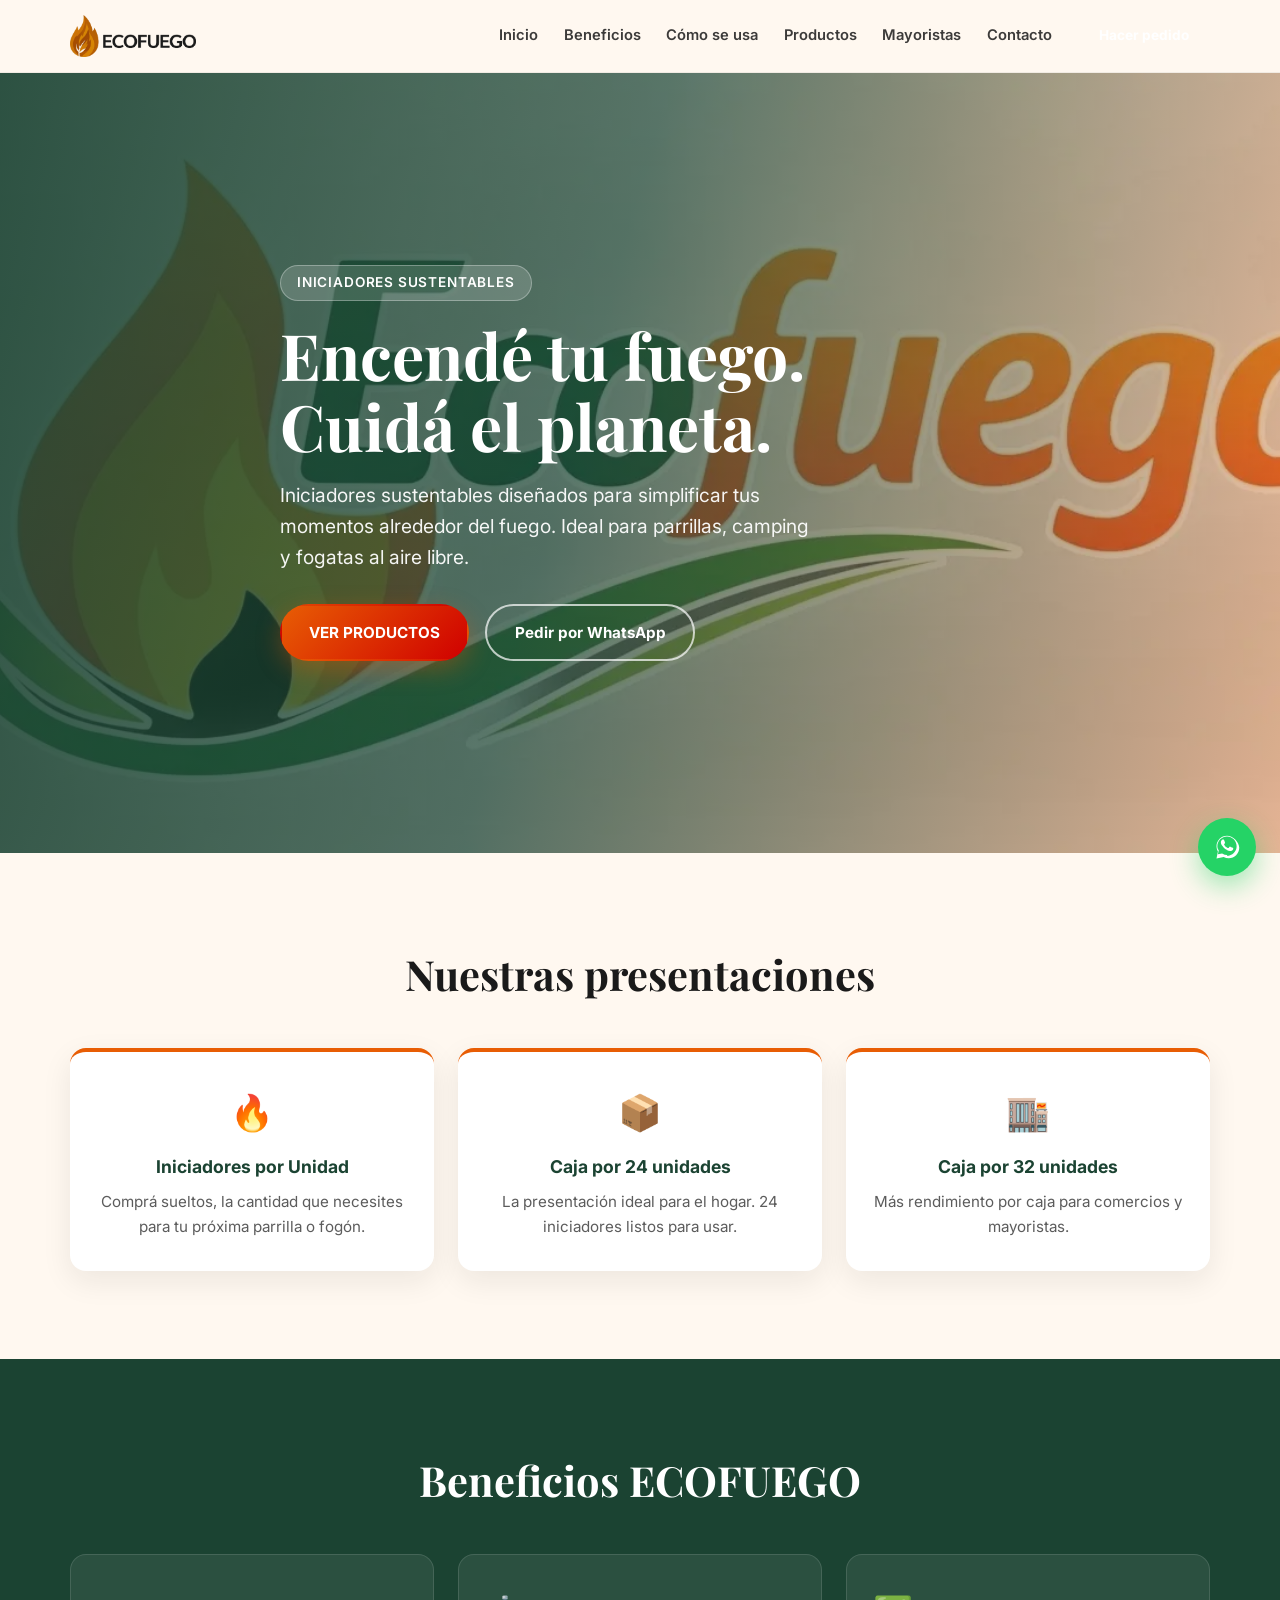
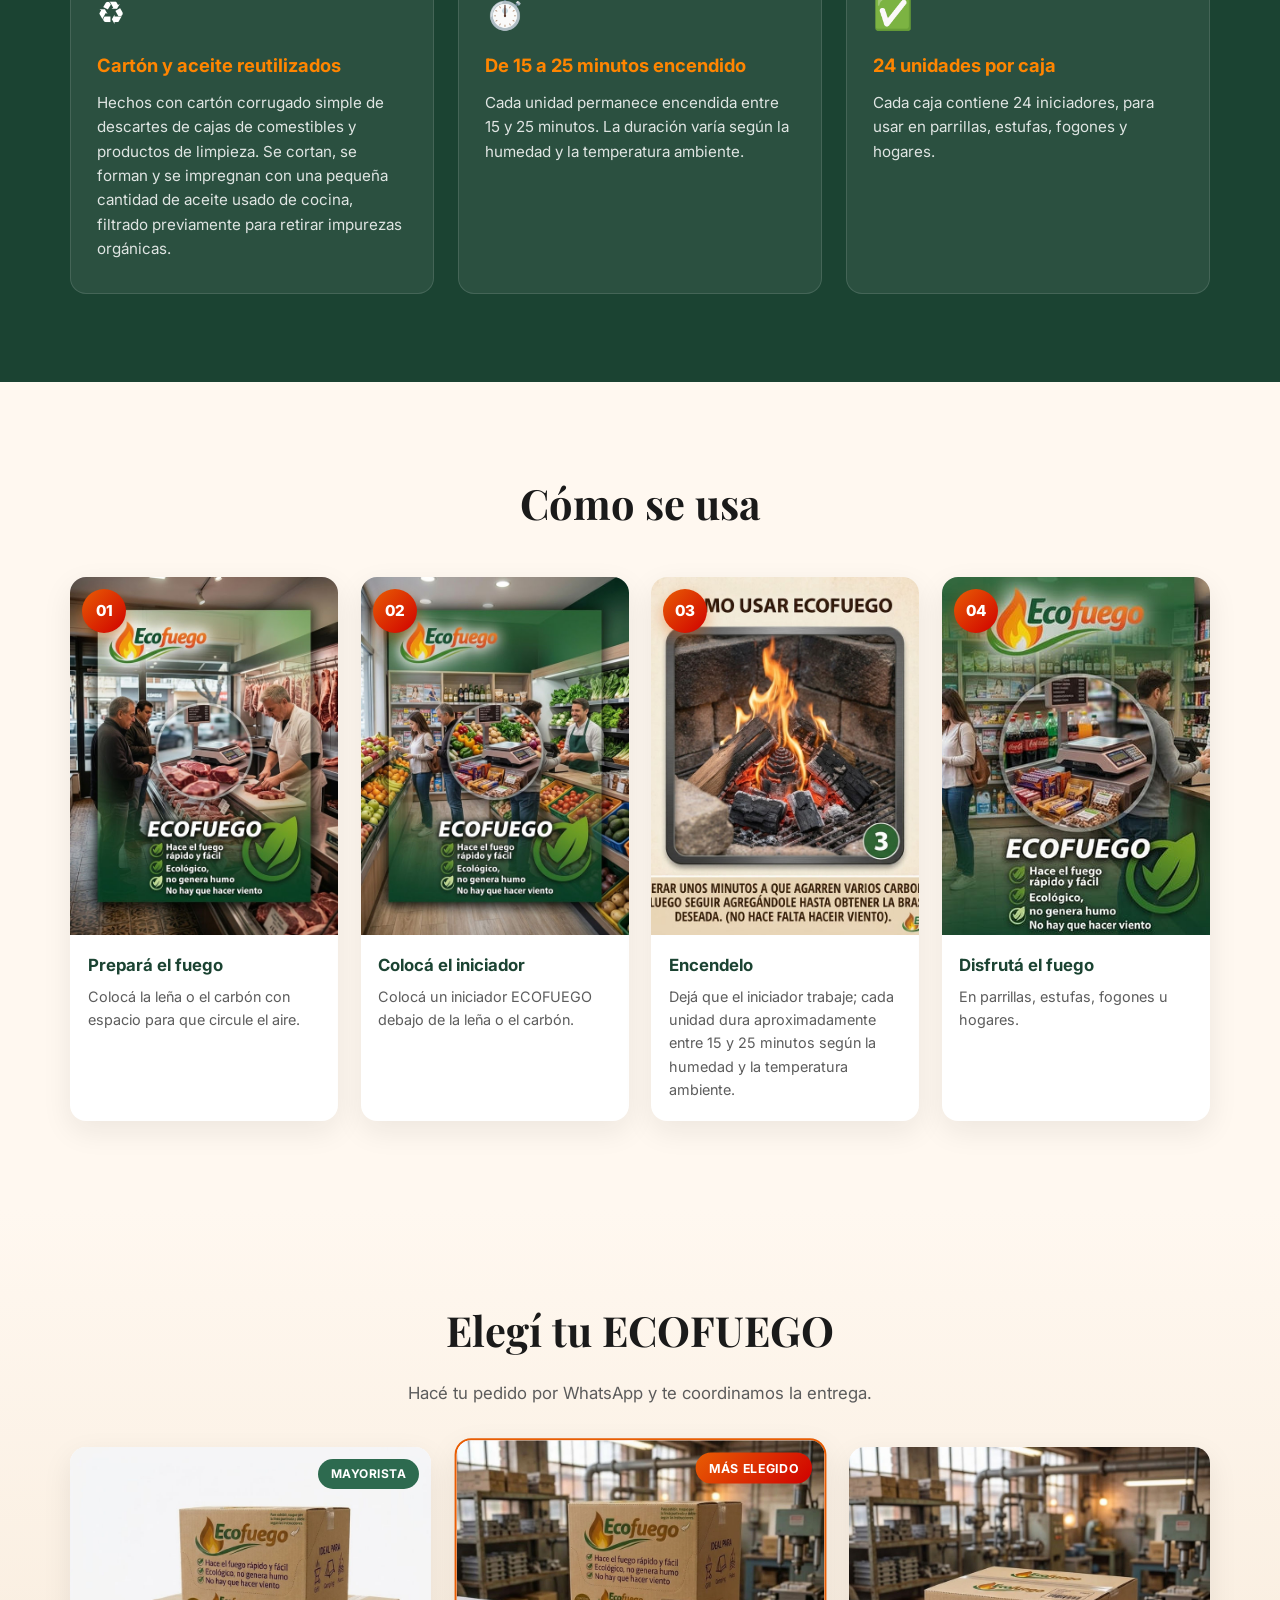
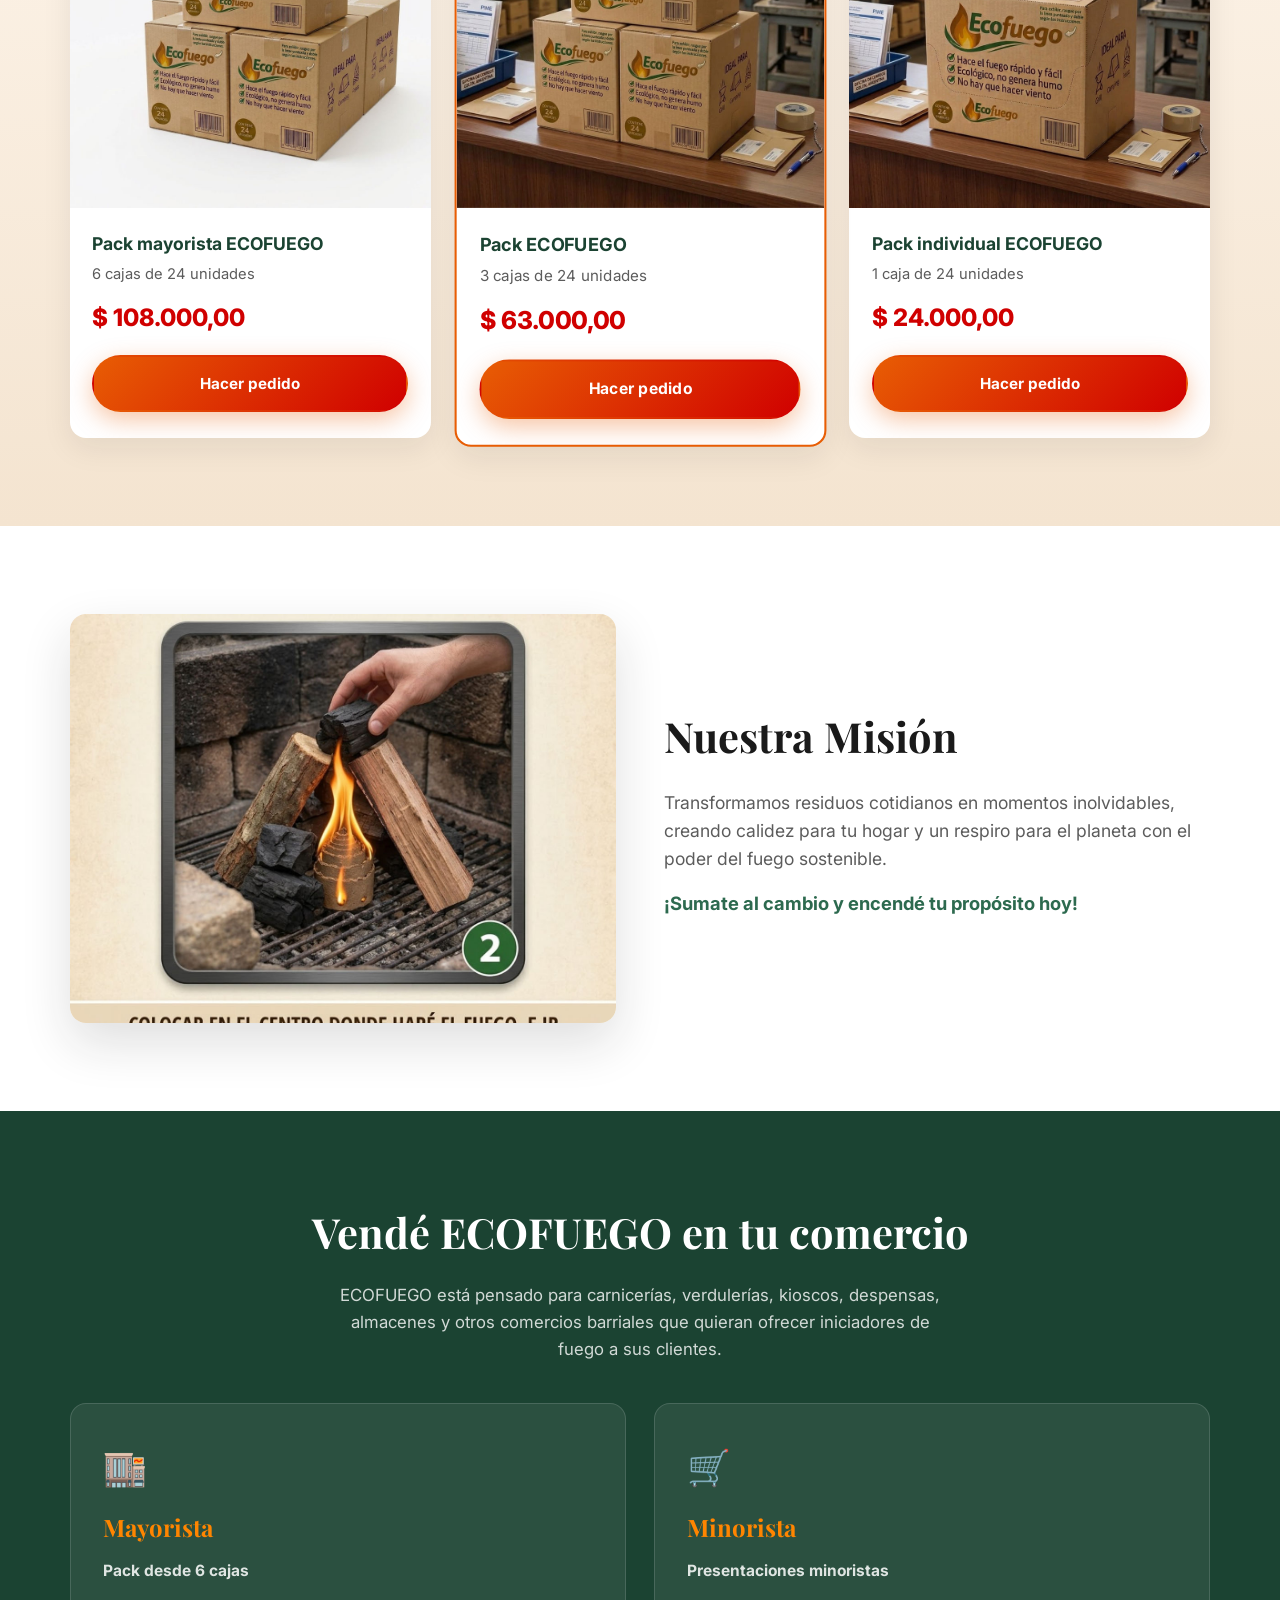
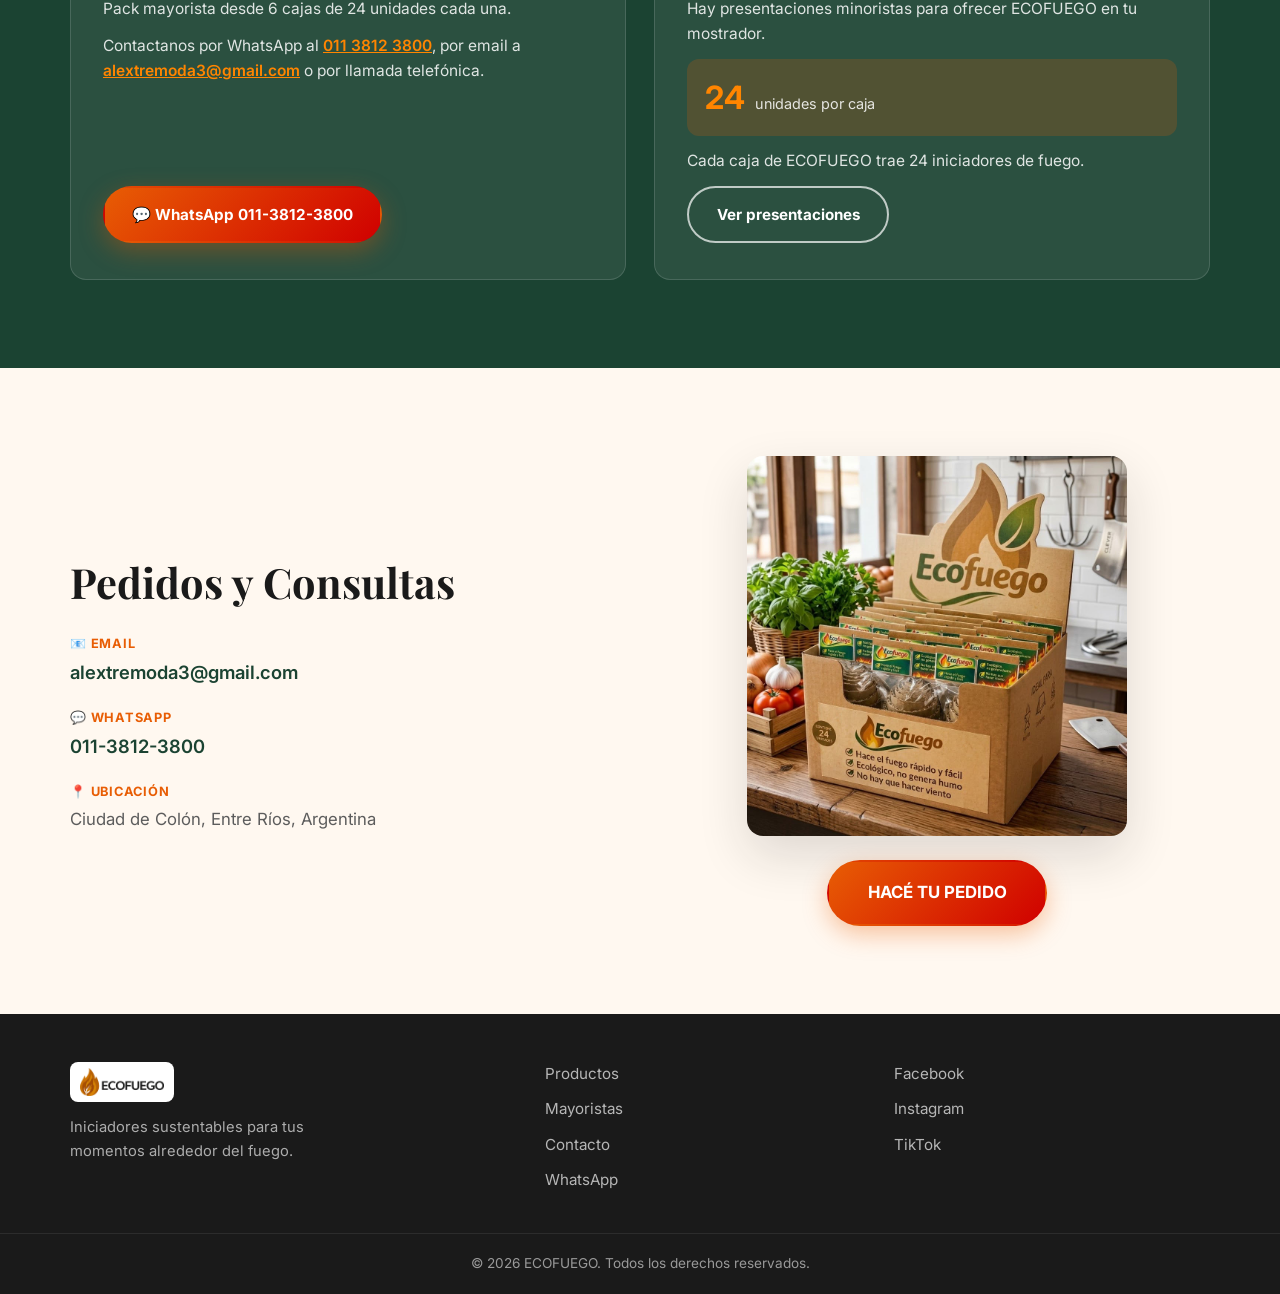
==== index.html @ 83bfecd5 "ECOFUEGO landing estática (migración desde Wix)" ====
<!DOCTYPE html>
<html lang="es">
<head>
  <meta charset="UTF-8">
  <meta name="viewport" content="width=device-width, initial-scale=1.0">
  <title>ECOFUEGO — Iniciadores sustentables para tu fuego</title>
  <meta name="description" content="Iniciadores sustentables diseñados para simplificar tus momentos alrededor del fuego. Ideal para parrillas, camping y fogatas al aire libre. Hechos con cartón y aceite reciclado.">
  <meta property="og:title" content="ECOFUEGO — Iniciadores sustentables">
  <meta property="og:description" content="Cartón y aceite reutilizados. De 15 a 25 minutos de encendido. 24 unidades por caja.">
  <meta property="og:image" content="assets/pack-6.jpg">
  <meta property="og:type" content="website">
  <link rel="icon" type="image/png" href="assets/logo.png">
  <link rel="preconnect" href="https://fonts.googleapis.com">
  <link rel="preconnect" href="https://fonts.gstatic.com" crossorigin>
  <link href="https://fonts.googleapis.com/css2?family=Inter:wght@400;500;600;700;800&family=Playfair+Display:wght@700;800&display=swap" rel="stylesheet">
  <link rel="stylesheet" href="css/styles.css">
</head>
<body>

  <header class="header" id="header">
    <div class="container header__inner">
      <a href="#inicio" class="header__logo">
        <img src="assets/logo.png" alt="ECOFUEGO" width="140" height="46">
      </a>
      <nav class="nav" id="nav">
        <a href="#inicio" class="nav__link">Inicio</a>
        <a href="#beneficios" class="nav__link">Beneficios</a>
        <a href="#como-se-usa" class="nav__link">Cómo se usa</a>
        <a href="#productos" class="nav__link">Productos</a>
        <a href="#mayoristas" class="nav__link">Mayoristas</a>
        <a href="#contacto" class="nav__link">Contacto</a>
        <a href="https://wa.me/5491138123800?text=Hola%20ECOFUEGO%2C%20quiero%20hacer%20un%20pedido" class="btn btn--sm nav__cta" target="_blank" rel="noopener">Hacer pedido</a>
      </nav>
      <button class="header__burger" id="burger" aria-label="Abrir menú" aria-expanded="false">
        <span></span><span></span><span></span>
      </button>
    </div>
  </header>

  <main>

    <!-- HERO -->
    <section class="hero" id="inicio">
      <div class="hero__bg">
        <img src="assets/hero.webp" alt="" aria-hidden="true">
      </div>
      <div class="container hero__content">
        <p class="hero__eyebrow">Iniciadores sustentables</p>
        <h1 class="hero__title">Encendé tu fuego.<br>Cuidá el planeta.</h1>
        <p class="hero__text">Iniciadores sustentables diseñados para simplificar tus momentos alrededor del fuego. Ideal para parrillas, camping y fogatas al aire libre.</p>
        <div class="hero__actions">
          <a href="#productos" class="btn btn--primary">VER PRODUCTOS</a>
          <a href="https://wa.me/5491138123800?text=Hola%20ECOFUEGO%2C%20quiero%20hacer%20un%20pedido" class="btn btn--ghost" target="_blank" rel="noopener">Pedir por WhatsApp</a>
        </div>
      </div>
    </section>

    <!-- PRESENTACIONES -->
    <section class="section presentations" id="presentaciones">
      <div class="container">
        <h2 class="section__title">Nuestras presentaciones</h2>
        <div class="presentations__grid">
          <article class="presentation-card">
            <div class="presentation-card__icon">🔥</div>
            <h3>Iniciadores por Unidad</h3>
            <p>Comprá sueltos, la cantidad que necesites para tu próxima parrilla o fogón.</p>
          </article>
          <article class="presentation-card">
            <div class="presentation-card__icon">📦</div>
            <h3>Caja por 24 unidades</h3>
            <p>La presentación ideal para el hogar. 24 iniciadores listos para usar.</p>
          </article>
          <article class="presentation-card">
            <div class="presentation-card__icon">🏬</div>
            <h3>Caja por 32 unidades</h3>
            <p>Más rendimiento por caja para comercios y mayoristas.</p>
          </article>
        </div>
      </div>
    </section>

    <!-- BENEFICIOS -->
    <section class="section section--dark benefits" id="beneficios">
      <div class="container">
        <h2 class="section__title section__title--light">Beneficios ECOFUEGO</h2>
        <div class="benefits__grid">
          <article class="benefit-card">
            <div class="benefit-card__num">♻️</div>
            <h3>Cartón y aceite reutilizados</h3>
            <p>Hechos con cartón corrugado simple de descartes de cajas de comestibles y productos de limpieza. Se cortan, se forman y se impregnan con una pequeña cantidad de aceite usado de cocina, filtrado previamente para retirar impurezas orgánicas.</p>
          </article>
          <article class="benefit-card">
            <div class="benefit-card__num">⏱️</div>
            <h3>De 15 a 25 minutos encendido</h3>
            <p>Cada unidad permanece encendida entre 15 y 25 minutos. La duración varía según la humedad y la temperatura ambiente.</p>
          </article>
          <article class="benefit-card">
            <div class="benefit-card__num">✅</div>
            <h3>24 unidades por caja</h3>
            <p>Cada caja contiene 24 iniciadores, para usar en parrillas, estufas, fogones y hogares.</p>
          </article>
        </div>
      </div>
    </section>

    <!-- CÓMO SE USA -->
    <section class="section how" id="como-se-usa">
      <div class="container">
        <h2 class="section__title">Cómo se usa</h2>
        <div class="how__grid">
          <article class="how-step">
            <div class="how-step__img">
              <img src="assets/how-1.jpg" alt="Prepará el fuego" loading="lazy">
              <span class="how-step__num">01</span>
            </div>
            <h3>Prepará el fuego</h3>
            <p>Colocá la leña o el carbón con espacio para que circule el aire.</p>
          </article>
          <article class="how-step">
            <div class="how-step__img">
              <img src="assets/how-2.jpg" alt="Colocá el iniciador" loading="lazy">
              <span class="how-step__num">02</span>
            </div>
            <h3>Colocá el iniciador</h3>
            <p>Colocá un iniciador ECOFUEGO debajo de la leña o el carbón.</p>
          </article>
          <article class="how-step">
            <div class="how-step__img">
              <img src="assets/how-3.jpg" alt="Encendelo" loading="lazy">
              <span class="how-step__num">03</span>
            </div>
            <h3>Encendelo</h3>
            <p>Dejá que el iniciador trabaje; cada unidad dura aproximadamente entre 15 y 25 minutos según la humedad y la temperatura ambiente.</p>
          </article>
          <article class="how-step">
            <div class="how-step__img">
              <img src="assets/how-4.jpg" alt="Disfrutá el fuego" loading="lazy">
              <span class="how-step__num">04</span>
            </div>
            <h3>Disfrutá el fuego</h3>
            <p>En parrillas, estufas, fogones u hogares.</p>
          </article>
        </div>
      </div>
    </section>

    <!-- PRODUCTOS -->
    <section class="section section--warm products" id="productos">
      <div class="container">
        <h2 class="section__title">Elegí tu ECOFUEGO</h2>
        <p class="section__subtitle">Hacé tu pedido por WhatsApp y te coordinamos la entrega.</p>
        <div class="products__grid">
          <article class="product-card">
            <div class="product-card__img">
              <img src="assets/pack-6.jpg" alt="Pack mayorista ECOFUEGO - 6 cajas de 24 unidades" loading="lazy">
              <span class="product-card__badge">Mayorista</span>
            </div>
            <div class="product-card__body">
              <h3>Pack mayorista ECOFUEGO</h3>
              <p class="product-card__desc">6 cajas de 24 unidades</p>
              <p class="product-card__price">$ 108.000,00</p>
              <a href="https://wa.me/5491138123800?text=Hola%20ECOFUEGO%2C%20quiero%20el%20Pack%20mayorista%20(6%20cajas)" class="btn btn--primary btn--block" target="_blank" rel="noopener">Hacer pedido</a>
            </div>
          </article>
          <article class="product-card product-card--featured">
            <div class="product-card__img">
              <img src="assets/pack-3.jpg" alt="Pack ECOFUEGO - 3 cajas de 24 unidades" loading="lazy">
              <span class="product-card__badge product-card__badge--hot">Más elegido</span>
            </div>
            <div class="product-card__body">
              <h3>Pack ECOFUEGO</h3>
              <p class="product-card__desc">3 cajas de 24 unidades</p>
              <p class="product-card__price">$ 63.000,00</p>
              <a href="https://wa.me/5491138123800?text=Hola%20ECOFUEGO%2C%20quiero%20el%20Pack%20(3%20cajas)" class="btn btn--primary btn--block" target="_blank" rel="noopener">Hacer pedido</a>
            </div>
          </article>
          <article class="product-card">
            <div class="product-card__img">
              <img src="assets/pack-1.jpg" alt="Pack individual ECOFUEGO - 1 caja" loading="lazy">
            </div>
            <div class="product-card__body">
              <h3>Pack individual ECOFUEGO</h3>
              <p class="product-card__desc">1 caja de 24 unidades</p>
              <p class="product-card__price">$ 24.000,00</p>
              <a href="https://wa.me/5491138123800?text=Hola%20ECOFUEGO%2C%20quiero%201%20caja" class="btn btn--primary btn--block" target="_blank" rel="noopener">Hacer pedido</a>
            </div>
          </article>
        </div>
      </div>
    </section>

    <!-- MISIÓN -->
    <section class="section mission">
      <div class="container mission__grid">
        <div class="mission__img">
          <img src="assets/mission.jpg" alt="Ecofuego - fuego sostenible" loading="lazy">
        </div>
        <div class="mission__text">
          <h2 class="section__title section__title--left">Nuestra Misión</h2>
          <p>Transformamos residuos cotidianos en momentos inolvidables, creando calidez para tu hogar y un respiro para el planeta con el poder del fuego sostenible.</p>
          <p class="mission__cta">¡Sumate al cambio y encendé tu propósito hoy!</p>
        </div>
      </div>
    </section>

    <!-- MAYORISTAS / COMERCIOS -->
    <section class="section section--dark wholesale" id="mayoristas">
      <div class="container">
        <h2 class="section__title section__title--light">Vendé ECOFUEGO en tu comercio</h2>
        <p class="section__subtitle section__subtitle--light">ECOFUEGO está pensado para carnicerías, verdulerías, kioscos, despensas, almacenes y otros comercios barriales que quieran ofrecer iniciadores de fuego a sus clientes.</p>
        <div class="wholesale__grid">
          <article class="wholesale-card">
            <div class="wholesale-card__icon">🏬</div>
            <h3>Mayorista</h3>
            <p class="wholesale-card__highlight">Pack desde 6 cajas</p>
            <p>Pack mayorista desde 6 cajas de 24 unidades cada una.</p>
            <p>Contactanos por WhatsApp al <a href="https://wa.me/5491138123800" target="_blank" rel="noopener">011 3812 3800</a>, por email a <a href="mailto:alextremoda3@gmail.com">alextremoda3@gmail.com</a> o por llamada telefónica.</p>
            <a href="https://wa.me/5491138123800?text=Hola%20ECOFUEGO%2C%20quiero%20info%20mayorista" class="btn btn--primary" target="_blank" rel="noopener">💬 WhatsApp 011-3812-3800</a>
          </article>
          <article class="wholesale-card">
            <div class="wholesale-card__icon">🛒</div>
            <h3>Minorista</h3>
            <p class="wholesale-card__highlight">Presentaciones minoristas</p>
            <p>Hay presentaciones minoristas para ofrecer ECOFUEGO en tu mostrador.</p>
            <div class="wholesale-card__stat">
              <strong>24</strong>
              <span>unidades por caja</span>
            </div>
            <p>Cada caja de ECOFUEGO trae 24 iniciadores de fuego.</p>
            <a href="#productos" class="btn btn--ghost">Ver presentaciones</a>
          </article>
        </div>
      </div>
    </section>

    <!-- CONTACTO -->
    <section class="section contact" id="contacto">
      <div class="container contact__grid">
        <div class="contact__info">
          <h2 class="section__title section__title--left">Pedidos y Consultas</h2>
          <ul class="contact__list">
            <li>
              <span class="contact__label">📧 Email</span>
              <a href="mailto:alextremoda3@gmail.com">alextremoda3@gmail.com</a>
            </li>
            <li>
              <span class="contact__label">💬 WhatsApp</span>
              <a href="https://wa.me/5491138123800" target="_blank" rel="noopener">011-3812-3800</a>
            </li>
            <li>
              <span class="contact__label">📍 Ubicación</span>
              <span>Ciudad de Colón, Entre Ríos, Argentina</span>
            </li>
          </ul>
        </div>
        <div class="contact__cta">
          <img src="assets/product-extra.jpg" alt="ECOFUEGO" loading="lazy" class="contact__img">
          <a href="https://wa.me/5491138123800?text=Hola%20ECOFUEGO%2C%20quiero%20hacer%20un%20pedido" class="btn btn--primary btn--lg" target="_blank" rel="noopener">HACÉ TU PEDIDO</a>
        </div>
      </div>
    </section>

  </main>

  <footer class="footer">
    <div class="container footer__inner">
      <div class="footer__brand">
        <img src="assets/logo.png" alt="ECOFUEGO" width="120" height="40">
        <p>Iniciadores sustentables para tus momentos alrededor del fuego.</p>
      </div>
      <div class="footer__links">
        <a href="#productos">Productos</a>
        <a href="#mayoristas">Mayoristas</a>
        <a href="#contacto">Contacto</a>
        <a href="https://wa.me/5491138123800" target="_blank" rel="noopener">WhatsApp</a>
      </div>
      <div class="footer__social">
        <a href="#" aria-label="Facebook" rel="noopener">Facebook</a>
        <a href="#" aria-label="Instagram" rel="noopener">Instagram</a>
        <a href="#" aria-label="TikTok" rel="noopener">TikTok</a>
      </div>
    </div>
    <div class="footer__bottom">
      <div class="container">
        <p>© 2026 ECOFUEGO. Todos los derechos reservados.</p>
      </div>
    </div>
  </footer>

  <!-- WhatsApp flotante -->
  <a href="https://wa.me/5491138123800?text=Hola%20ECOFUEGO%2C%20quiero%20hacer%20un%20pedido" class="whatsapp-float" target="_blank" rel="noopener" aria-label="Escribir por WhatsApp">
    <svg viewBox="0 0 32 32" width="28" height="28" fill="currentColor" aria-hidden="true"><path d="M16 3C9.4 3 4 8.4 4 15c0 2.1.6 4.2 1.6 6L4 29l8.2-1.6c1.8.9 3.7 1.4 5.8 1.4 6.6 0 12-5.4 12-12S22.6 3 16 3zm0 22c-1.8 0-3.6-.5-5.1-1.4l-.4-.2-4.9 1 1-4.7-.2-.4C5.4 18 5 16.5 5 15 5 9 10 4 16 4s11 5 11 11-5 11-11 11zm6.1-8.3c-.3-.2-2-1-2.3-1.1-.3-.1-.5-.2-.8.2-.2.3-.9 1.1-1.1 1.3-.2.2-.4.2-.7.1-.3-.2-1.4-.5-2.6-1.6-1-.9-1.6-1.9-1.8-2.3-.2-.3 0-.5.1-.7l.5-.6c.2-.2.2-.3.3-.6.1-.2 0-.4 0-.6-.1-.2-.8-2-1.1-2.7-.3-.7-.6-.6-.8-.6h-.7c-.2 0-.6.1-.9.4-.3.3-1.2 1.2-1.2 2.9s1.2 3.4 1.4 3.6c.2.2 2.5 3.8 6 5.3.8.4 1.5.6 2 .7.8.3 1.6.2 2.2.1.7-.1 2-.8 2.3-1.6.3-.8.3-1.5.2-1.6-.1-.2-.3-.3-.6-.4z"/></svg>
  </a>

  <script src="js/main.js"></script>
</body>
</html>
---- css/styles.css ----
/* ===== ECOFUEGO — styles ===== */
:root {
  --fire: #e85d04;
  --fire-dark: #d00000;
  --ember: #ff8500;
  --green: #2d6a4f;
  --green-dark: #1b4332;
  --cream: #fff8f0;
  --sand: #f4e4d0;
  --ink: #1a1a1a;
  --muted: #5c5c5c;
  --white: #ffffff;
  --radius: 16px;
  --shadow: 0 10px 30px rgba(26, 26, 26, 0.08);
  --shadow-lg: 0 20px 50px rgba(26, 26, 26, 0.14);
  --font-body: "Inter", system-ui, sans-serif;
  --font-display: "Playfair Display", Georgia, serif;
}

* { margin: 0; padding: 0; box-sizing: border-box; }

html { scroll-behavior: smooth; }

body {
  font-family: var(--font-body);
  color: var(--ink);
  background: var(--cream);
  line-height: 1.6;
  -webkit-font-smoothing: antialiased;
}

img { max-width: 100%; display: block; }
a { color: inherit; }

.container {
  width: min(1140px, 92%);
  margin-inline: auto;
}

/* ===== Buttons ===== */
.btn {
  display: inline-flex;
  align-items: center;
  justify-content: center;
  gap: 0.5rem;
  padding: 0.9rem 1.7rem;
  border-radius: 999px;
  font-weight: 700;
  font-size: 0.95rem;
  text-decoration: none;
  border: 2px solid transparent;
  cursor: pointer;
  transition: transform 0.2s, box-shadow 0.2s, background 0.2s, color 0.2s;
}
.btn:hover { transform: translateY(-2px); }
.btn--primary {
  background: linear-gradient(135deg, var(--fire), var(--fire-dark));
  color: var(--white);
  box-shadow: 0 8px 24px rgba(232, 93, 4, 0.35);
}
.btn--primary:hover { box-shadow: 0 12px 30px rgba(232, 93, 4, 0.45); }
.btn--ghost {
  background: transparent;
  color: var(--white);
  border-color: rgba(255, 255, 255, 0.7);
}
.btn--ghost:hover { background: rgba(255, 255, 255, 0.12); }
.btn--sm { padding: 0.55rem 1.2rem; font-size: 0.85rem; }
.btn--lg { padding: 1.1rem 2.4rem; font-size: 1.05rem; }
.btn--block { width: 100%; }

/* ===== Header ===== */
.header {
  position: sticky;
  top: 0;
  z-index: 100;
  background: rgba(255, 248, 240, 0.92);
  backdrop-filter: blur(12px);
  border-bottom: 1px solid rgba(26, 26, 26, 0.06);
}
.header__inner {
  display: flex;
  align-items: center;
  justify-content: space-between;
  height: 72px;
}
.header__logo img { height: 42px; width: auto; }
.nav {
  display: flex;
  align-items: center;
  gap: 1.6rem;
}
.nav__link {
  text-decoration: none;
  font-weight: 600;
  font-size: 0.92rem;
  color: var(--ink);
  opacity: 0.85;
  transition: color 0.2s, opacity 0.2s;
}
.nav__link:hover { color: var(--fire); opacity: 1; }
.nav__cta { color: var(--white) !important; opacity: 1; }

.header__burger {
  display: none;
  flex-direction: column;
  gap: 5px;
  background: none;
  border: 0;
  cursor: pointer;
  padding: 8px;
}
.header__burger span {
  width: 26px;
  height: 3px;
  background: var(--ink);
  border-radius: 2px;
  transition: transform 0.25s, opacity 0.25s;
}
.header__burger.is-active span:nth-child(1) { transform: translateY(8px) rotate(45deg); }
.header__burger.is-active span:nth-child(2) { opacity: 0; }
.header__burger.is-active span:nth-child(3) { transform: translateY(-8px) rotate(-45deg); }

/* ===== Hero ===== */
.hero {
  position: relative;
  min-height: clamp(520px, 88vh, 780px);
  display: flex;
  align-items: center;
  color: var(--white);
  overflow: hidden;
}
.hero__bg {
  position: absolute;
  inset: 0;
  z-index: 0;
}
.hero__bg img {
  width: 100%;
  height: 100%;
  object-fit: cover;
}
.hero__bg::after {
  content: "";
  position: absolute;
  inset: 0;
  background: linear-gradient(105deg, rgba(27, 67, 50, 0.92) 0%, rgba(27, 67, 50, 0.72) 45%, rgba(232, 93, 4, 0.35) 100%);
}
.hero__content {
  position: relative;
  z-index: 1;
  padding-block: 5rem;
  max-width: 720px;
}
.hero__eyebrow {
  display: inline-block;
  background: rgba(255, 255, 255, 0.16);
  border: 1px solid rgba(255, 255, 255, 0.3);
  padding: 0.4rem 1rem;
  border-radius: 999px;
  font-size: 0.85rem;
  font-weight: 600;
  letter-spacing: 0.06em;
  text-transform: uppercase;
  margin-bottom: 1.2rem;
}
.hero__title {
  font-family: var(--font-display);
  font-size: clamp(2.4rem, 6vw, 4rem);
  line-height: 1.1;
  margin-bottom: 1.2rem;
}
.hero__text {
  font-size: clamp(1rem, 2vw, 1.2rem);
  opacity: 0.94;
  margin-bottom: 2rem;
  max-width: 540px;
}
.hero__actions {
  display: flex;
  flex-wrap: wrap;
  gap: 1rem;
}

/* ===== Sections ===== */
.section { padding-block: clamp(3.5rem, 7vw, 5.5rem); }
.section--dark {
  background: var(--green-dark);
  color: var(--white);
}
.section--warm {
  background: linear-gradient(180deg, var(--cream), var(--sand));
}
.section__title {
  font-family: var(--font-display);
  font-size: clamp(1.8rem, 4vw, 2.6rem);
  text-align: center;
  margin-bottom: 2.5rem;
  color: var(--ink);
}
.section__title--light { color: var(--white); }
.section__title--left { text-align: left; margin-bottom: 1.2rem; }
.section__subtitle {
  text-align: center;
  color: var(--muted);
  max-width: 620px;
  margin: -1.5rem auto 2.5rem;
  font-size: 1.05rem;
}
.section__subtitle--light { color: rgba(255, 255, 255, 0.8); }

/* ===== Presentaciones ===== */
.presentations__grid {
  display: grid;
  grid-template-columns: repeat(3, 1fr);
  gap: 1.5rem;
}
.presentation-card {
  background: var(--white);
  border-radius: var(--radius);
  padding: 2rem 1.6rem;
  text-align: center;
  box-shadow: var(--shadow);
  transition: transform 0.25s, box-shadow 0.25s;
  border-top: 4px solid var(--fire);
}
.presentation-card:hover {
  transform: translateY(-6px);
  box-shadow: var(--shadow-lg);
}
.presentation-card__icon {
  font-size: 2.2rem;
  margin-bottom: 0.8rem;
}
.presentation-card h3 {
  font-size: 1.1rem;
  margin-bottom: 0.6rem;
  color: var(--green-dark);
}
.presentation-card p {
  color: var(--muted);
  font-size: 0.95rem;
}

/* ===== Beneficios ===== */
.benefits__grid {
  display: grid;
  grid-template-columns: repeat(3, 1fr);
  gap: 1.5rem;
}
.benefit-card {
  background: rgba(255, 255, 255, 0.07);
  border: 1px solid rgba(255, 255, 255, 0.12);
  border-radius: var(--radius);
  padding: 2rem 1.6rem;
  transition: background 0.25s;
}
.benefit-card:hover { background: rgba(255, 255, 255, 0.12); }
.benefit-card__num { font-size: 2rem; margin-bottom: 0.8rem; }
.benefit-card h3 {
  font-size: 1.15rem;
  margin-bottom: 0.7rem;
  color: var(--ember);
}
.benefit-card p {
  font-size: 0.95rem;
  color: rgba(255, 255, 255, 0.85);
}

/* ===== Cómo se usa ===== */
.how__grid {
  display: grid;
  grid-template-columns: repeat(4, 1fr);
  gap: 1.4rem;
}
.how-step {
  background: var(--white);
  border-radius: var(--radius);
  overflow: hidden;
  box-shadow: var(--shadow);
  transition: transform 0.25s;
}
.how-step:hover { transform: translateY(-6px); }
.how-step__img {
  position: relative;
  aspect-ratio: 3 / 4;
  overflow: hidden;
}
.how-step__img img {
  width: 100%;
  height: 100%;
  object-fit: cover;
}
.how-step__num {
  position: absolute;
  top: 12px;
  left: 12px;
  background: linear-gradient(135deg, var(--fire), var(--fire-dark));
  color: var(--white);
  font-weight: 800;
  font-size: 0.95rem;
  width: 44px;
  height: 44px;
  border-radius: 50%;
  display: grid;
  place-items: center;
  box-shadow: 0 6px 16px rgba(232, 93, 4, 0.4);
}
.how-step h3 {
  font-size: 1.05rem;
  padding: 1.1rem 1.1rem 0.4rem;
  color: var(--green-dark);
}
.how-step p {
  font-size: 0.9rem;
  color: var(--muted);
  padding: 0 1.1rem 1.3rem;
}

/* ===== Productos ===== */
.products__grid {
  display: grid;
  grid-template-columns: repeat(3, 1fr);
  gap: 1.8rem;
}
.product-card {
  background: var(--white);
  border-radius: var(--radius);
  overflow: hidden;
  box-shadow: var(--shadow);
  display: flex;
  flex-direction: column;
  transition: transform 0.25s, box-shadow 0.25s;
}
.product-card:hover {
  transform: translateY(-8px);
  box-shadow: var(--shadow-lg);
}
.product-card--featured {
  border: 2px solid var(--fire);
  transform: scale(1.03);
}
.product-card--featured:hover { transform: scale(1.03) translateY(-8px); }
.product-card__img {
  position: relative;
  aspect-ratio: 1;
  overflow: hidden;
  background: var(--sand);
}
.product-card__img img {
  width: 100%;
  height: 100%;
  object-fit: cover;
  transition: transform 0.4s;
}
.product-card:hover .product-card__img img { transform: scale(1.05); }
.product-card__badge {
  position: absolute;
  top: 12px;
  right: 12px;
  background: var(--green);
  color: var(--white);
  font-size: 0.75rem;
  font-weight: 700;
  padding: 0.35rem 0.8rem;
  border-radius: 999px;
  text-transform: uppercase;
  letter-spacing: 0.04em;
}
.product-card__badge--hot {
  background: linear-gradient(135deg, var(--fire), var(--fire-dark));
}
.product-card__body {
  padding: 1.4rem 1.4rem 1.6rem;
  display: flex;
  flex-direction: column;
  flex: 1;
}
.product-card__body h3 {
  font-size: 1.1rem;
  color: var(--green-dark);
  margin-bottom: 0.3rem;
}
.product-card__desc {
  color: var(--muted);
  font-size: 0.92rem;
  margin-bottom: 0.8rem;
}
.product-card__price {
  font-size: 1.5rem;
  font-weight: 800;
  color: var(--fire-dark);
  margin-bottom: 1.1rem;
}
.product-card__body .btn { margin-top: auto; }

/* ===== Misión ===== */
.mission { background: var(--white); }
.mission__grid {
  display: grid;
  grid-template-columns: 1fr 1fr;
  gap: 3rem;
  align-items: center;
}
.mission__img img {
  border-radius: var(--radius);
  box-shadow: var(--shadow-lg);
  width: 100%;
  height: 100%;
  object-fit: cover;
  aspect-ratio: 4 / 3;
}
.mission__text p {
  font-size: 1.1rem;
  color: var(--muted);
  margin-bottom: 1rem;
}
.mission__cta {
  font-weight: 700;
  color: var(--green) !important;
  font-size: 1.15rem !important;
}

/* ===== Wholesale ===== */
.wholesale__grid {
  display: grid;
  grid-template-columns: 1fr 1fr;
  gap: 1.8rem;
}
.wholesale-card {
  background: rgba(255, 255, 255, 0.07);
  border: 1px solid rgba(255, 255, 255, 0.14);
  border-radius: var(--radius);
  padding: 2.2rem 2rem;
  display: flex;
  flex-direction: column;
  gap: 0.8rem;
}
.wholesale-card__icon { font-size: 2.2rem; }
.wholesale-card h3 {
  font-family: var(--font-display);
  font-size: 1.5rem;
  color: var(--ember);
}
.wholesale-card__highlight {
  font-weight: 700;
  font-size: 1.05rem;
}
.wholesale-card p {
  color: rgba(255, 255, 255, 0.85);
  font-size: 0.97rem;
}
.wholesale-card a:not(.btn) {
  color: var(--ember);
  font-weight: 600;
}
.wholesale-card .btn { margin-top: auto; align-self: flex-start; }
.wholesale-card__stat {
  display: flex;
  align-items: baseline;
  gap: 0.6rem;
  background: rgba(232, 93, 4, 0.2);
  border-radius: 12px;
  padding: 0.8rem 1.1rem;
}
.wholesale-card__stat strong {
  font-size: 2rem;
  color: var(--ember);
}
.wholesale-card__stat span {
  color: rgba(255, 255, 255, 0.85);
  font-size: 0.9rem;
}

/* ===== Contacto ===== */
.contact { background: var(--cream); }
.contact__grid {
  display: grid;
  grid-template-columns: 1fr 1fr;
  gap: 3rem;
  align-items: center;
}
.contact__list {
  list-style: none;
  display: flex;
  flex-direction: column;
  gap: 1.3rem;
}
.contact__label {
  display: block;
  font-size: 0.8rem;
  font-weight: 700;
  text-transform: uppercase;
  letter-spacing: 0.06em;
  color: var(--fire);
  margin-bottom: 0.2rem;
}
.contact__list a {
  font-size: 1.15rem;
  font-weight: 600;
  color: var(--green-dark);
  text-decoration: none;
}
.contact__list a:hover { color: var(--fire); }
.contact__list span:not(.contact__label) {
  font-size: 1.05rem;
  color: var(--muted);
}
.contact__cta {
  display: flex;
  flex-direction: column;
  align-items: center;
  gap: 1.5rem;
}
.contact__img {
  border-radius: var(--radius);
  box-shadow: var(--shadow-lg);
  max-width: 380px;
  width: 100%;
  aspect-ratio: 1;
  object-fit: cover;
}

/* ===== Footer ===== */
.footer {
  background: var(--ink);
  color: rgba(255, 255, 255, 0.85);
  padding-top: 3rem;
}
.footer__inner {
  display: grid;
  grid-template-columns: 1.4fr 1fr 1fr;
  gap: 2rem;
  padding-bottom: 2.5rem;
}
.footer__brand img {
  height: 40px;
  width: auto;
  background: var(--white);
  padding: 6px 10px;
  border-radius: 8px;
  margin-bottom: 0.9rem;
}
.footer__brand p {
  font-size: 0.92rem;
  opacity: 0.75;
  max-width: 300px;
}
.footer__links, .footer__social {
  display: flex;
  flex-direction: column;
  gap: 0.7rem;
}
.footer__links a, .footer__social a {
  text-decoration: none;
  font-size: 0.95rem;
  opacity: 0.8;
  transition: opacity 0.2s, color 0.2s;
}
.footer__links a:hover, .footer__social a:hover {
  opacity: 1;
  color: var(--ember);
}
.footer__bottom {
  border-top: 1px solid rgba(255, 255, 255, 0.12);
  padding-block: 1.2rem;
  text-align: center;
  font-size: 0.85rem;
  opacity: 0.65;
}

/* ===== WhatsApp float ===== */
.whatsapp-float {
  position: fixed;
  bottom: 24px;
  right: 24px;
  z-index: 90;
  width: 58px;
  height: 58px;
  border-radius: 50%;
  background: #25d366;
  color: var(--white);
  display: grid;
  place-items: center;
  box-shadow: 0 10px 28px rgba(37, 211, 102, 0.45);
  transition: transform 0.25s;
}
.whatsapp-float:hover { transform: scale(1.08); }

/* ===== Responsive ===== */
@media (max-width: 960px) {
  .presentations__grid,
  .benefits__grid,
  .products__grid { grid-template-columns: 1fr 1fr; }
  .how__grid { grid-template-columns: 1fr 1fr; }
  .mission__grid,
  .contact__grid,
  .wholesale__grid { grid-template-columns: 1fr; }
  .footer__inner { grid-template-columns: 1fr 1fr; }
  .product-card--featured { transform: none; }
  .product-card--featured:hover { transform: translateY(-8px); }
}

@media (max-width: 720px) {
  .nav {
    position: fixed;
    inset: 72px 0 auto 0;
    background: var(--cream);
    flex-direction: column;
    padding: 1.5rem;
    gap: 1.1rem;
    border-bottom: 1px solid rgba(26, 26, 26, 0.08);
    transform: translateY(-130%);
    opacity: 0;
    pointer-events: none;
    transition: transform 0.3s, opacity 0.3s;
    box-shadow: var(--shadow);
  }
  .nav.is-open {
    transform: translateY(0);
    opacity: 1;
    pointer-events: auto;
  }
  .header__burger { display: flex; }

  .presentations__grid,
  .benefits__grid,
  .products__grid,
  .how__grid { grid-template-columns: 1fr; }

  .footer__inner { grid-template-columns: 1fr; }
  .hero__content { padding-block: 4rem; }
}
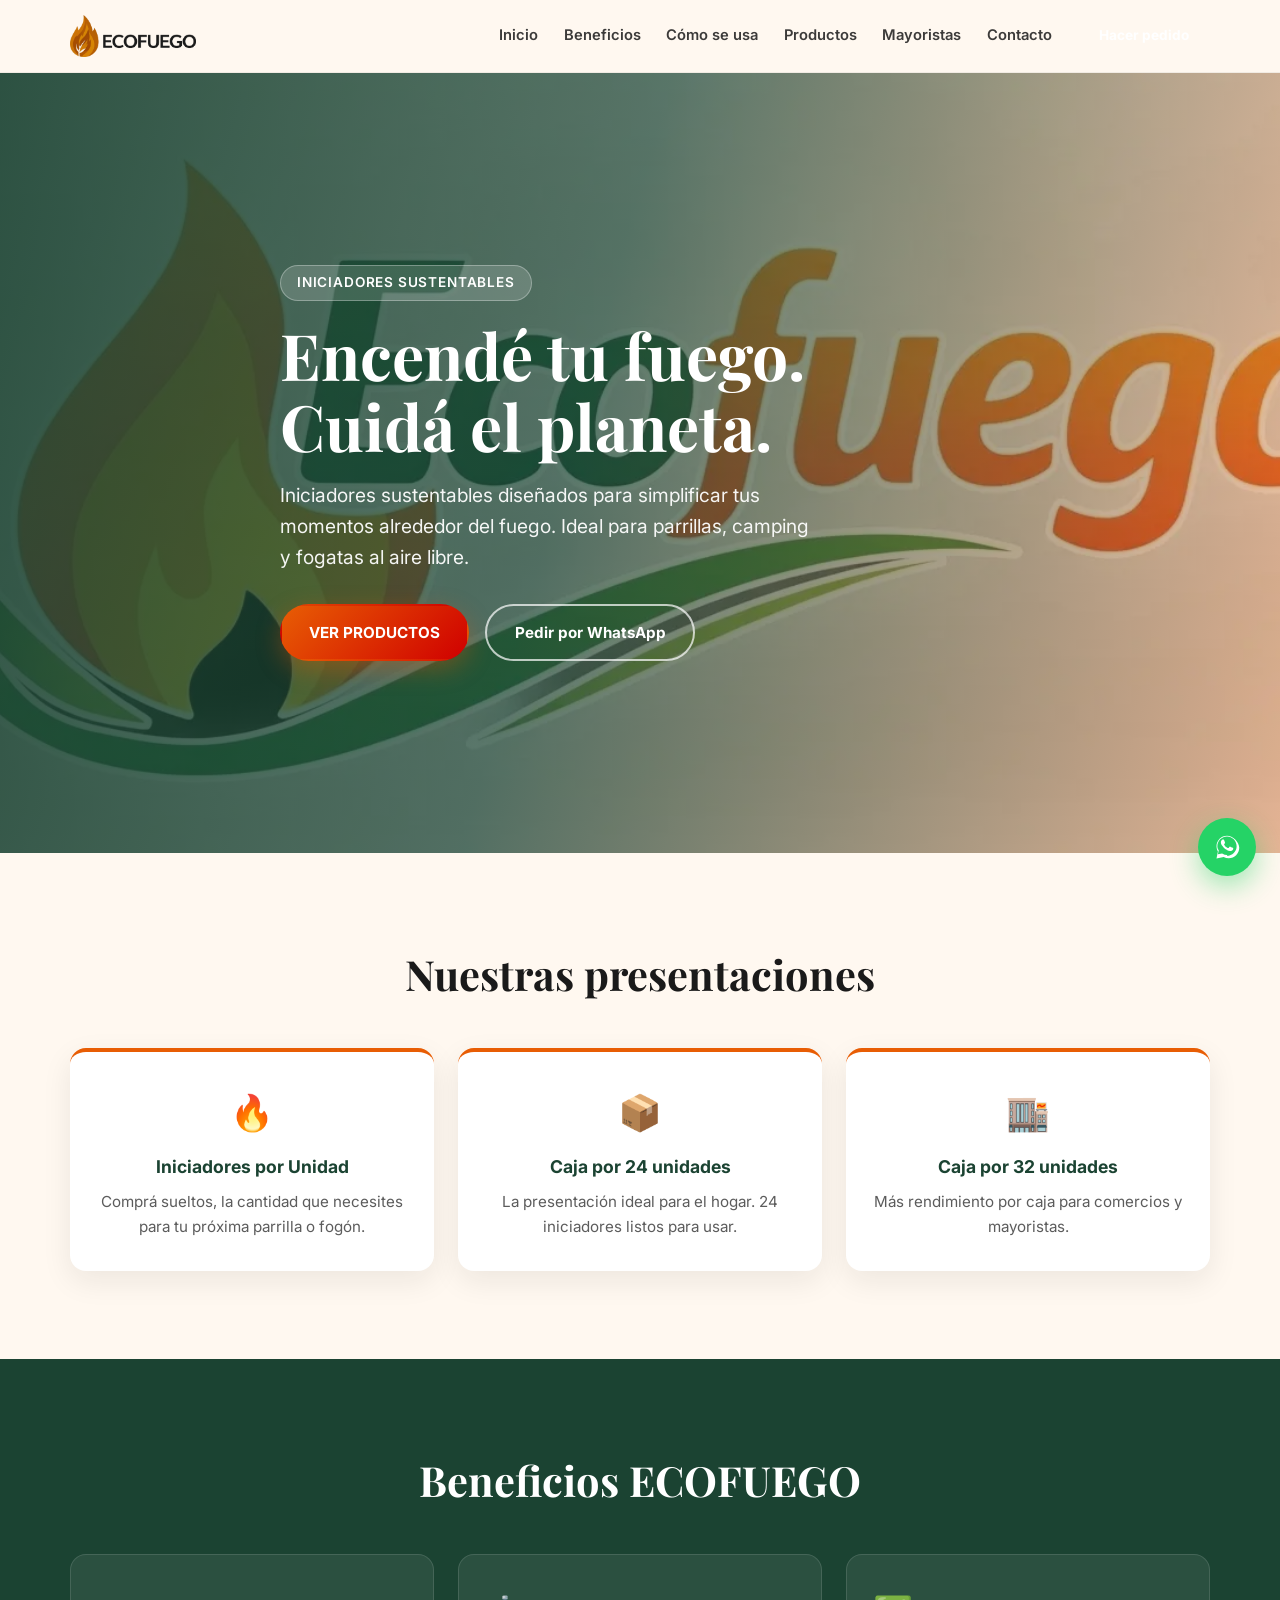
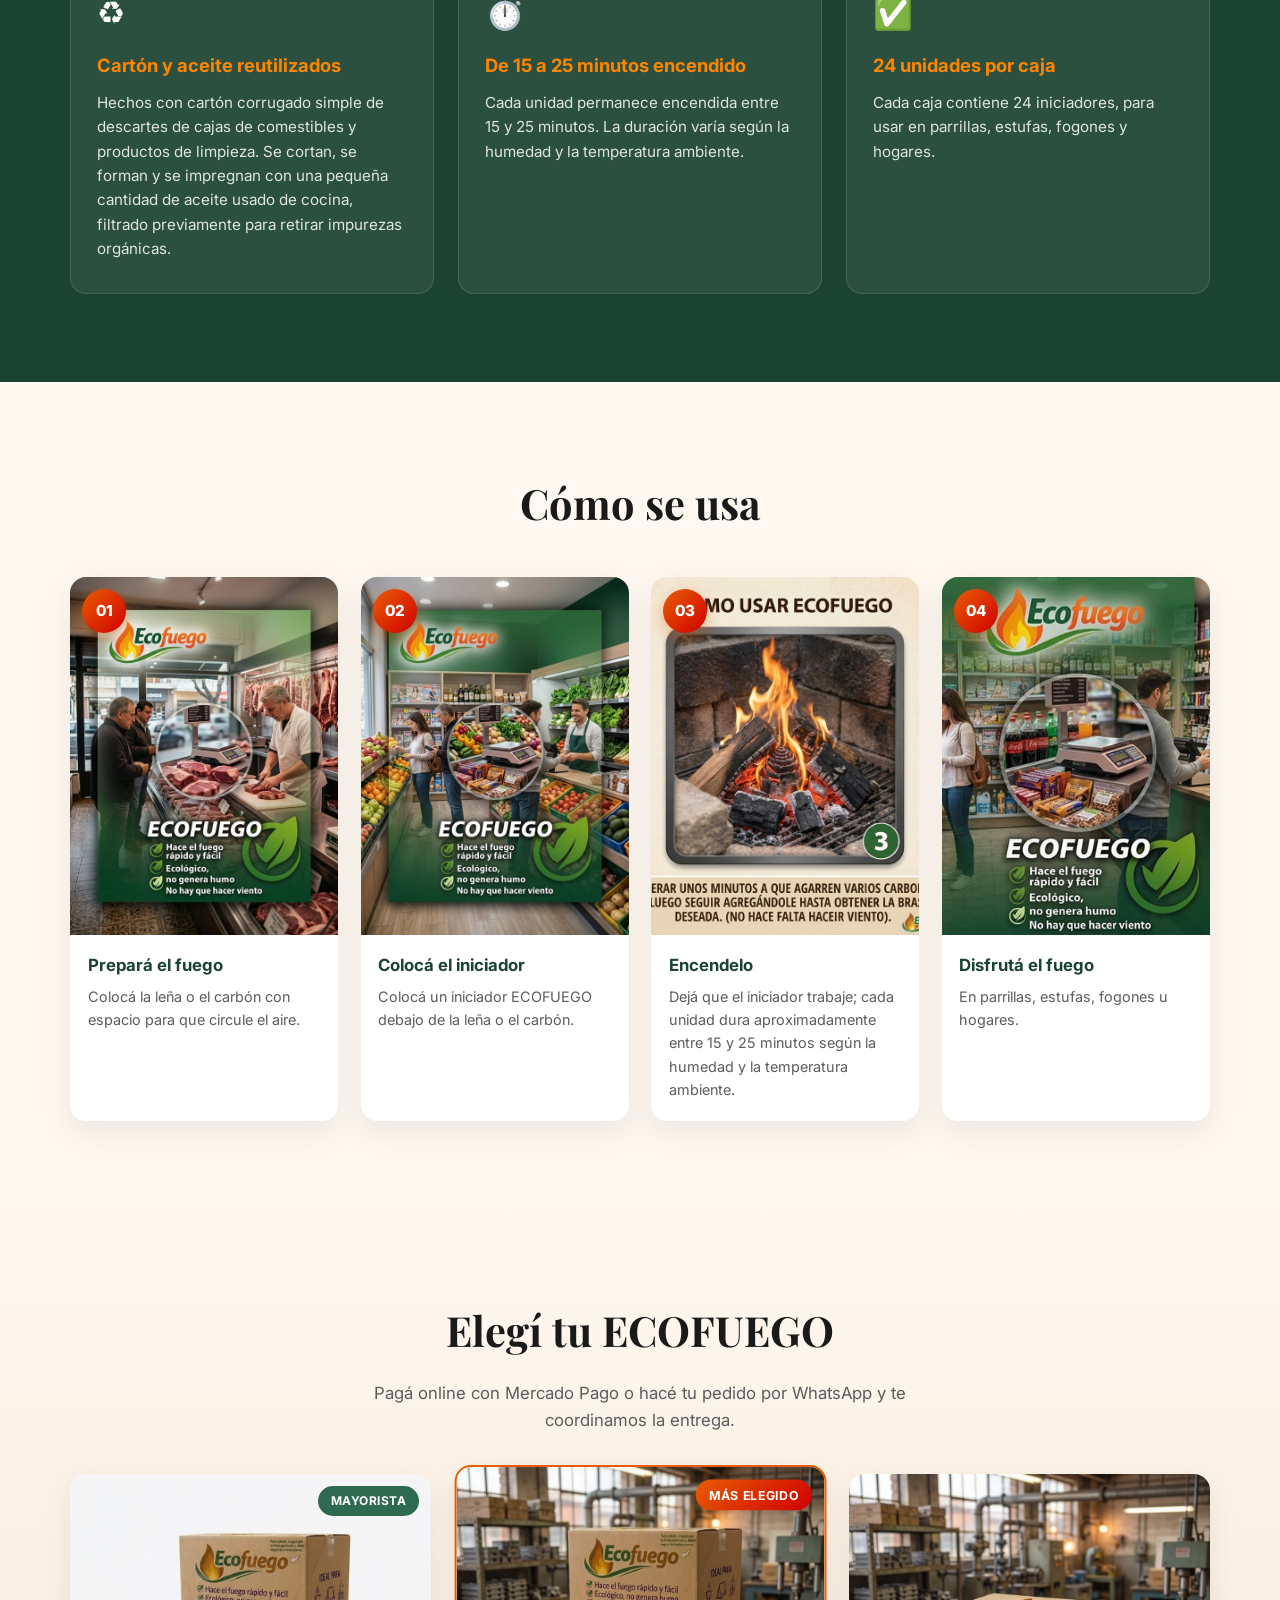
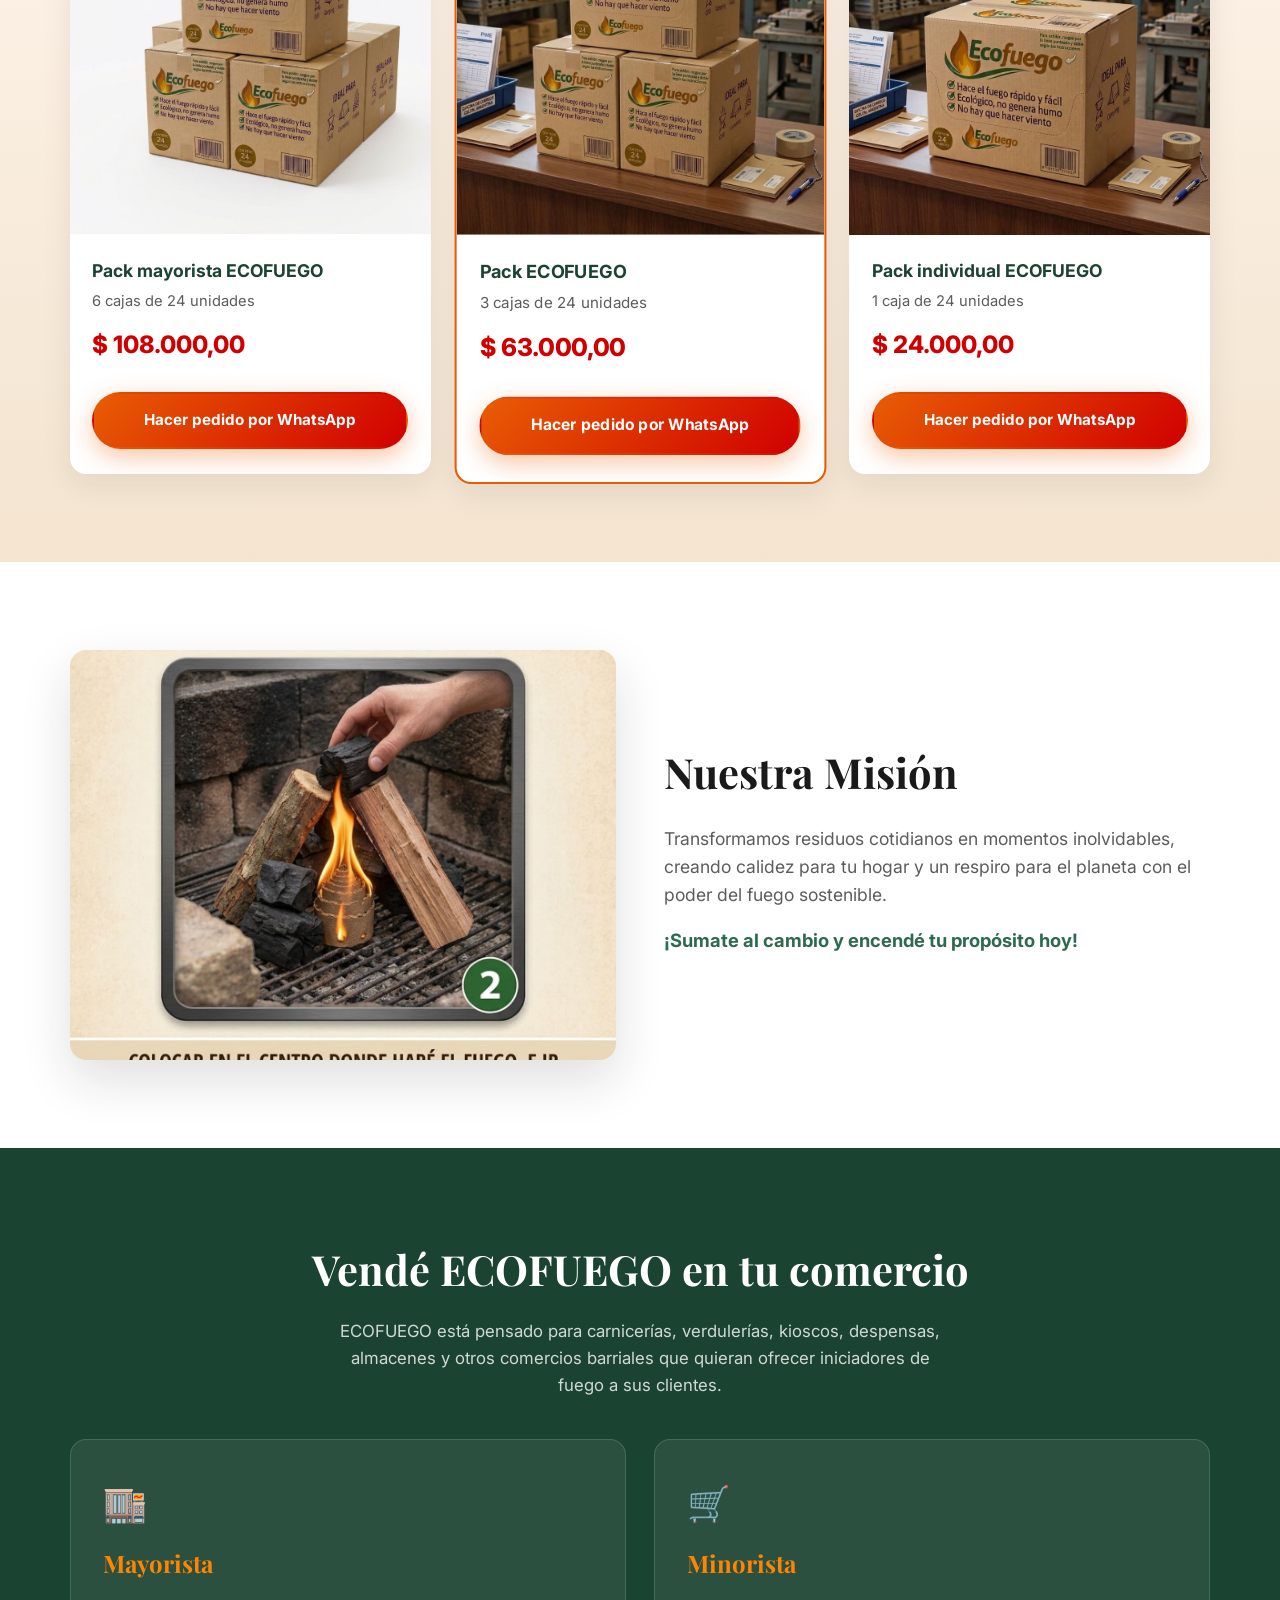
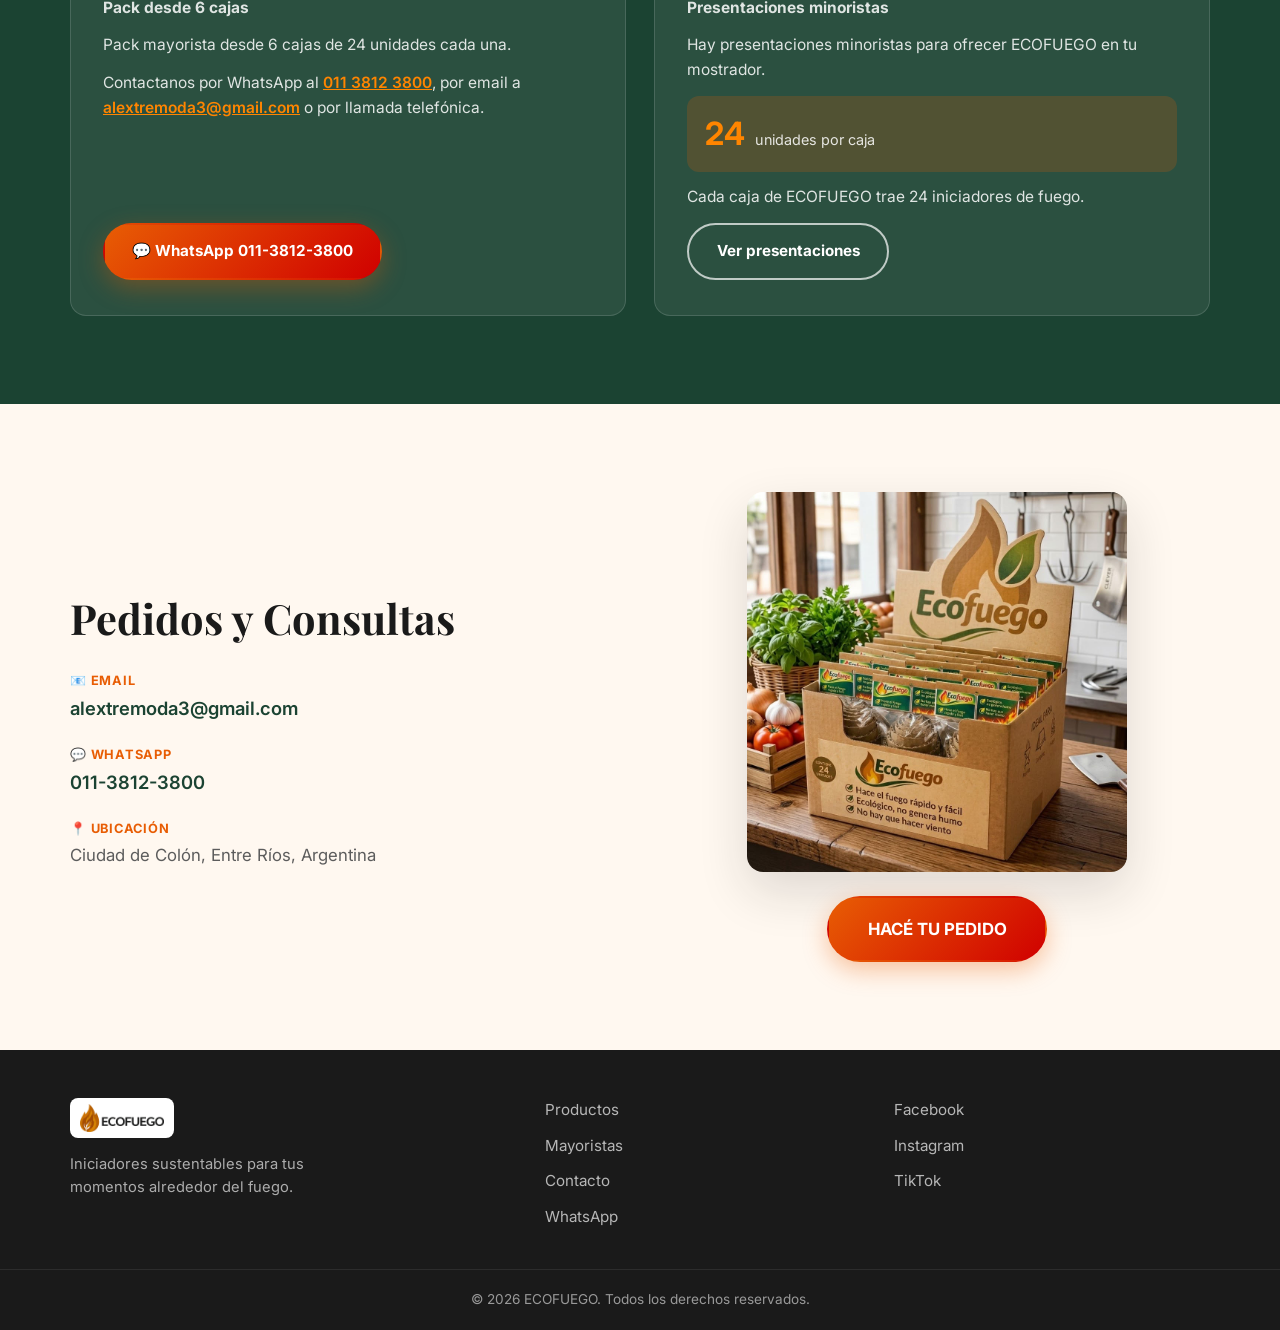
==== commit 0cbd9b40: "Agregar botones de Mercado Pago configurables (mp-config.js)" ====
--- a/index.html
+++ b/index.html
@@ -148,7 +148,7 @@
     <section class="section section--warm products" id="productos">
       <div class="container">
         <h2 class="section__title">Elegí tu ECOFUEGO</h2>
-        <p class="section__subtitle">Hacé tu pedido por WhatsApp y te coordinamos la entrega.</p>
+        <p class="section__subtitle">Pagá online con Mercado Pago o hacé tu pedido por WhatsApp y te coordinamos la entrega.</p>
         <div class="products__grid">
           <article class="product-card">
             <div class="product-card__img">
@@ -159,7 +159,8 @@
               <h3>Pack mayorista ECOFUEGO</h3>
               <p class="product-card__desc">6 cajas de 24 unidades</p>
               <p class="product-card__price">$ 108.000,00</p>
-              <a href="https://wa.me/5491138123800?text=Hola%20ECOFUEGO%2C%20quiero%20el%20Pack%20mayorista%20(6%20cajas)" class="btn btn--primary btn--block" target="_blank" rel="noopener">Hacer pedido</a>
+              <a href="#" class="btn btn--mp btn--block" data-mp="pack6" hidden target="_blank" rel="noopener">💳 Pagar con Mercado Pago</a>
+              <a href="https://wa.me/5491138123800?text=Hola%20ECOFUEGO%2C%20quiero%20el%20Pack%20mayorista%20(6%20cajas)" class="btn btn--primary btn--block" target="_blank" rel="noopener">Hacer pedido por WhatsApp</a>
             </div>
           </article>
           <article class="product-card product-card--featured">
@@ -171,7 +172,8 @@
               <h3>Pack ECOFUEGO</h3>
               <p class="product-card__desc">3 cajas de 24 unidades</p>
               <p class="product-card__price">$ 63.000,00</p>
-              <a href="https://wa.me/5491138123800?text=Hola%20ECOFUEGO%2C%20quiero%20el%20Pack%20(3%20cajas)" class="btn btn--primary btn--block" target="_blank" rel="noopener">Hacer pedido</a>
+              <a href="#" class="btn btn--mp btn--block" data-mp="pack3" hidden target="_blank" rel="noopener">💳 Pagar con Mercado Pago</a>
+              <a href="https://wa.me/5491138123800?text=Hola%20ECOFUEGO%2C%20quiero%20el%20Pack%20(3%20cajas)" class="btn btn--primary btn--block" target="_blank" rel="noopener">Hacer pedido por WhatsApp</a>
             </div>
           </article>
           <article class="product-card">
@@ -182,7 +184,8 @@
               <h3>Pack individual ECOFUEGO</h3>
               <p class="product-card__desc">1 caja de 24 unidades</p>
               <p class="product-card__price">$ 24.000,00</p>
-              <a href="https://wa.me/5491138123800?text=Hola%20ECOFUEGO%2C%20quiero%201%20caja" class="btn btn--primary btn--block" target="_blank" rel="noopener">Hacer pedido</a>
+              <a href="#" class="btn btn--mp btn--block" data-mp="caja1" hidden target="_blank" rel="noopener">💳 Pagar con Mercado Pago</a>
+              <a href="https://wa.me/5491138123800?text=Hola%20ECOFUEGO%2C%20quiero%201%20caja" class="btn btn--primary btn--block" target="_blank" rel="noopener">Hacer pedido por WhatsApp</a>
             </div>
           </article>
         </div>
@@ -292,6 +295,7 @@
     <svg viewBox="0 0 32 32" width="28" height="28" fill="currentColor" aria-hidden="true"><path d="M16 3C9.4 3 4 8.4 4 15c0 2.1.6 4.2 1.6 6L4 29l8.2-1.6c1.8.9 3.7 1.4 5.8 1.4 6.6 0 12-5.4 12-12S22.6 3 16 3zm0 22c-1.8 0-3.6-.5-5.1-1.4l-.4-.2-4.9 1 1-4.7-.2-.4C5.4 18 5 16.5 5 15 5 9 10 4 16 4s11 5 11 11-5 11-11 11zm6.1-8.3c-.3-.2-2-1-2.3-1.1-.3-.1-.5-.2-.8.2-.2.3-.9 1.1-1.1 1.3-.2.2-.4.2-.7.1-.3-.2-1.4-.5-2.6-1.6-1-.9-1.6-1.9-1.8-2.3-.2-.3 0-.5.1-.7l.5-.6c.2-.2.2-.3.3-.6.1-.2 0-.4 0-.6-.1-.2-.8-2-1.1-2.7-.3-.7-.6-.6-.8-.6h-.7c-.2 0-.6.1-.9.4-.3.3-1.2 1.2-1.2 2.9s1.2 3.4 1.4 3.6c.2.2 2.5 3.8 6 5.3.8.4 1.5.6 2 .7.8.3 1.6.2 2.2.1.7-.1 2-.8 2.3-1.6.3-.8.3-1.5.2-1.6-.1-.2-.3-.3-.6-.4z"/></svg>
   </a>
 
+  <script src="js/mp-config.js"></script>
   <script src="js/main.js"></script>
 </body>
 </html>
--- a/css/styles.css
+++ b/css/styles.css
@@ -68,6 +68,14 @@
 .btn--sm { padding: 0.55rem 1.2rem; font-size: 0.85rem; }
 .btn--lg { padding: 1.1rem 2.4rem; font-size: 1.05rem; }
 .btn--block { width: 100%; }
+.btn--mp {
+  background: linear-gradient(135deg, #009ee3, #007eb5);
+  color: var(--white);
+  box-shadow: 0 8px 24px rgba(0, 158, 227, 0.35);
+}
+.btn--mp:hover { box-shadow: 0 12px 30px rgba(0, 158, 227, 0.45); }
+.btn[hidden] { display: none; }
+.product-card__body .btn + .btn { margin-top: 0.6rem; }
 
 /* ===== Header ===== */
 .header {
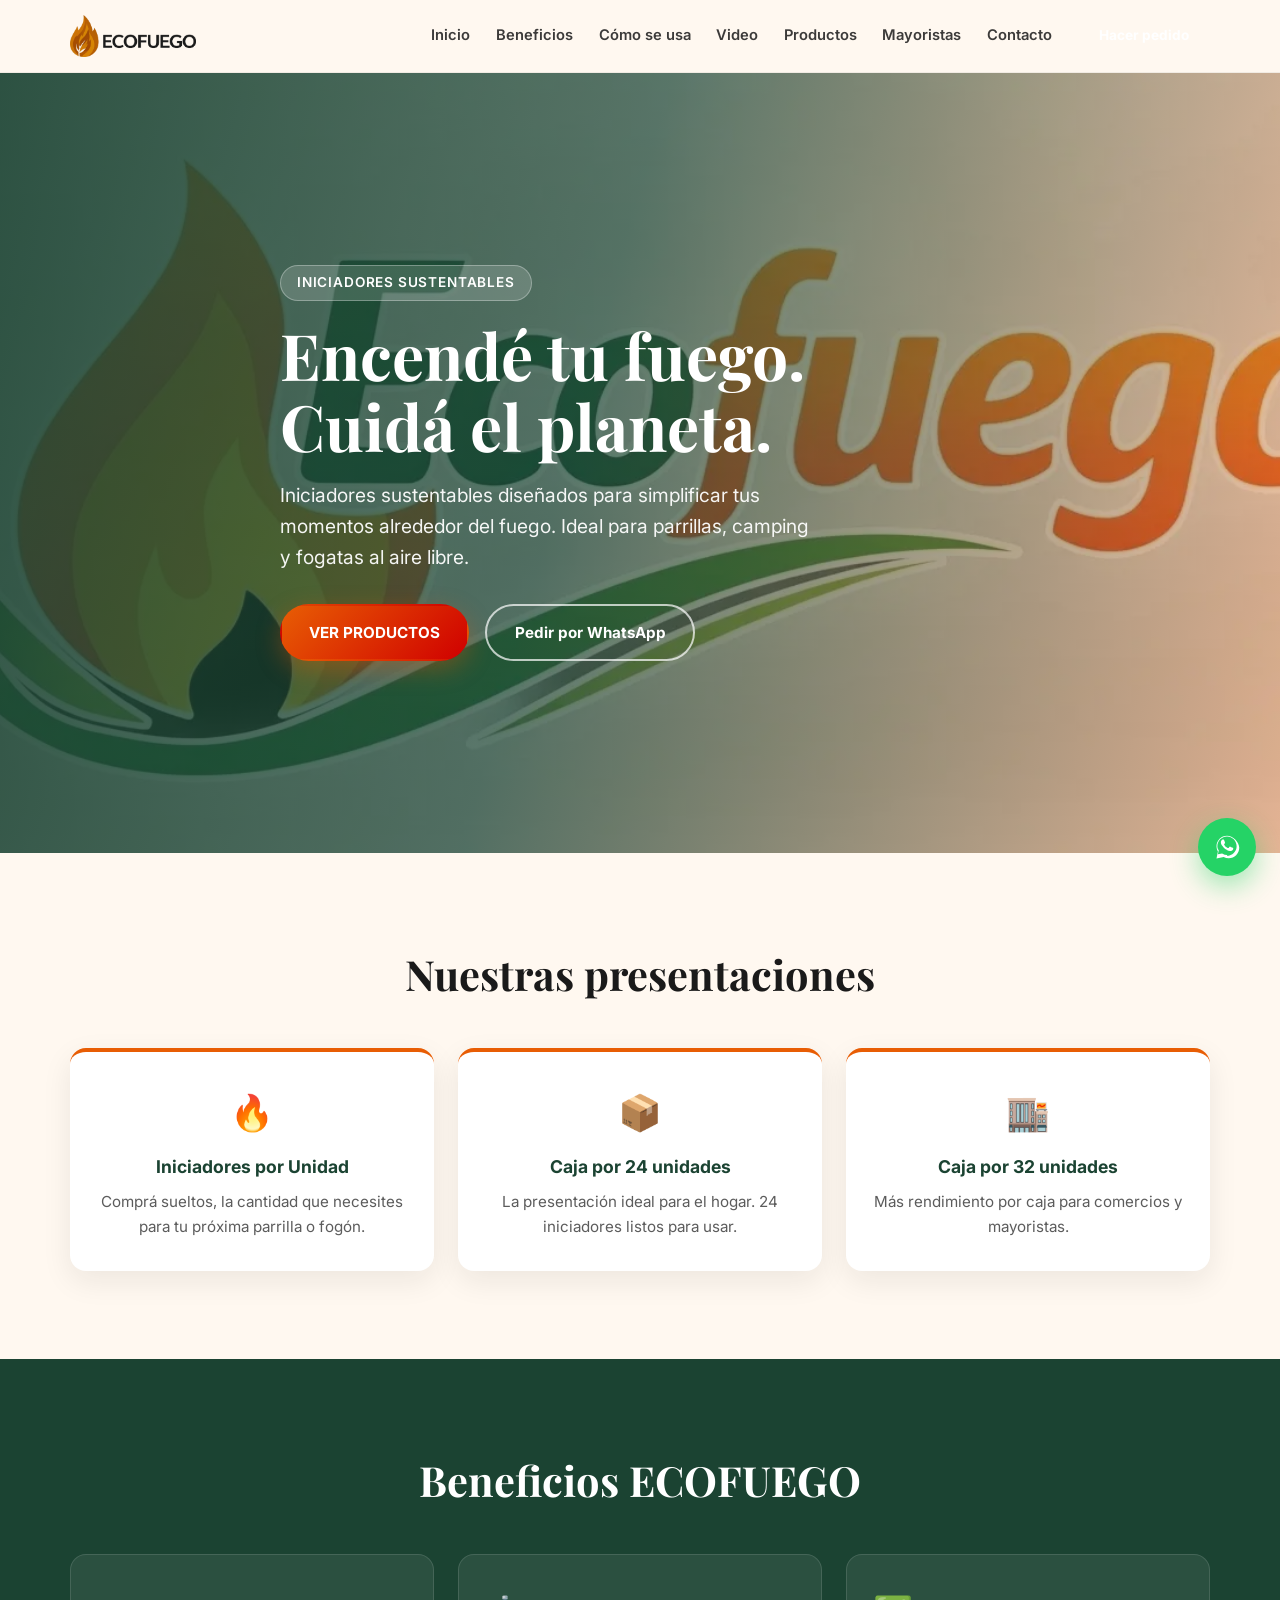
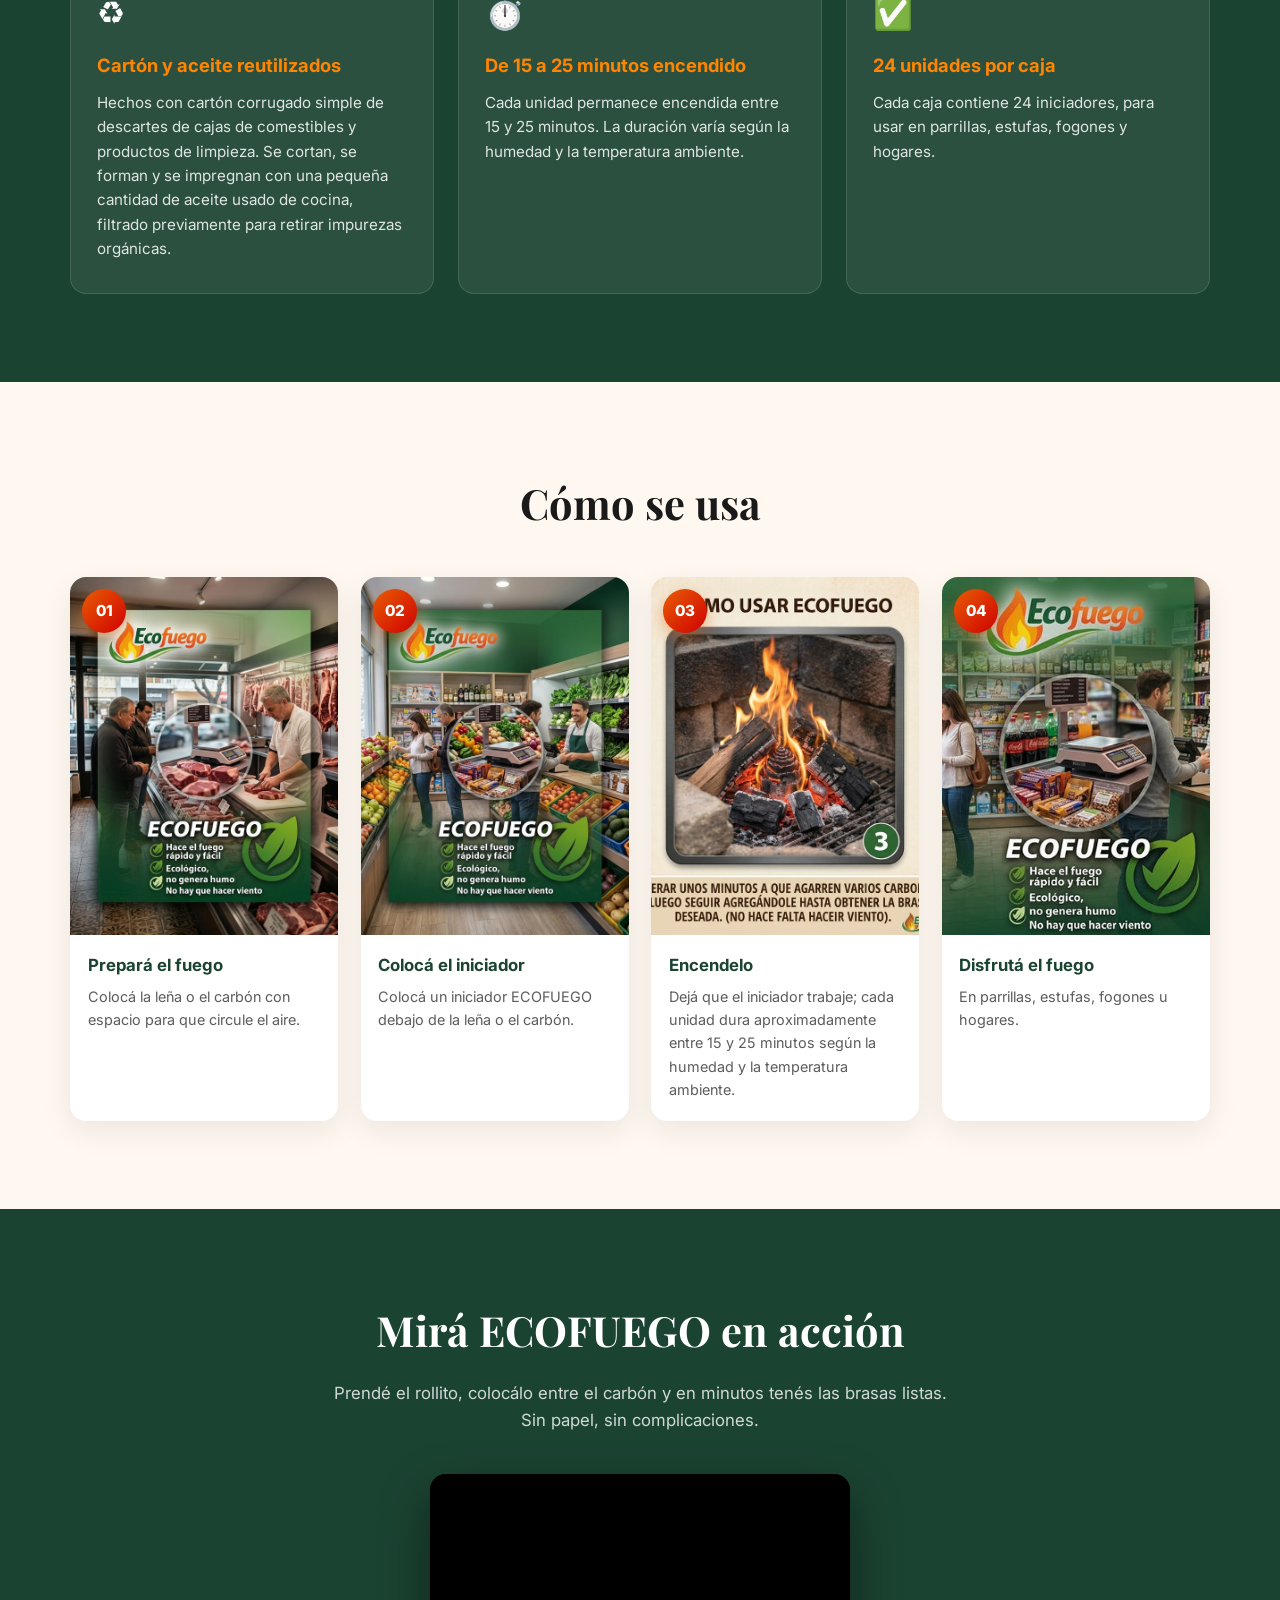
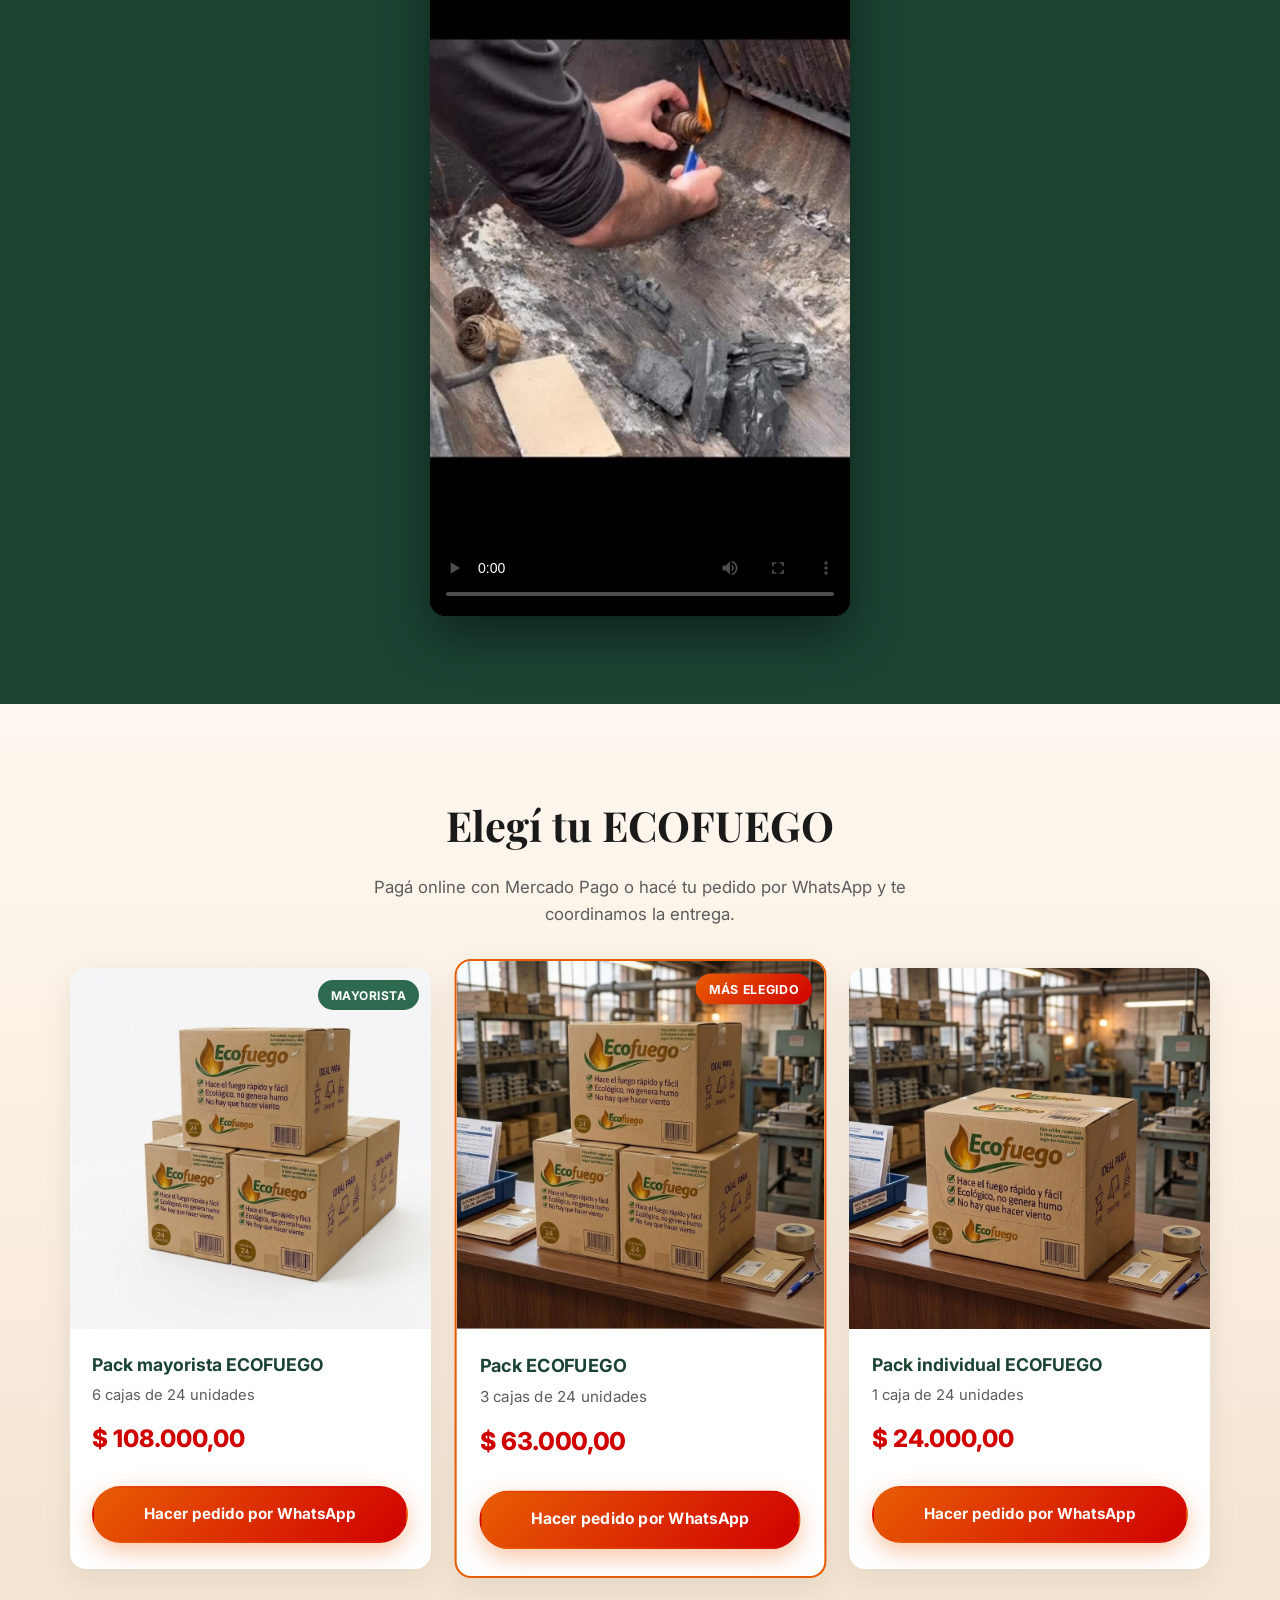
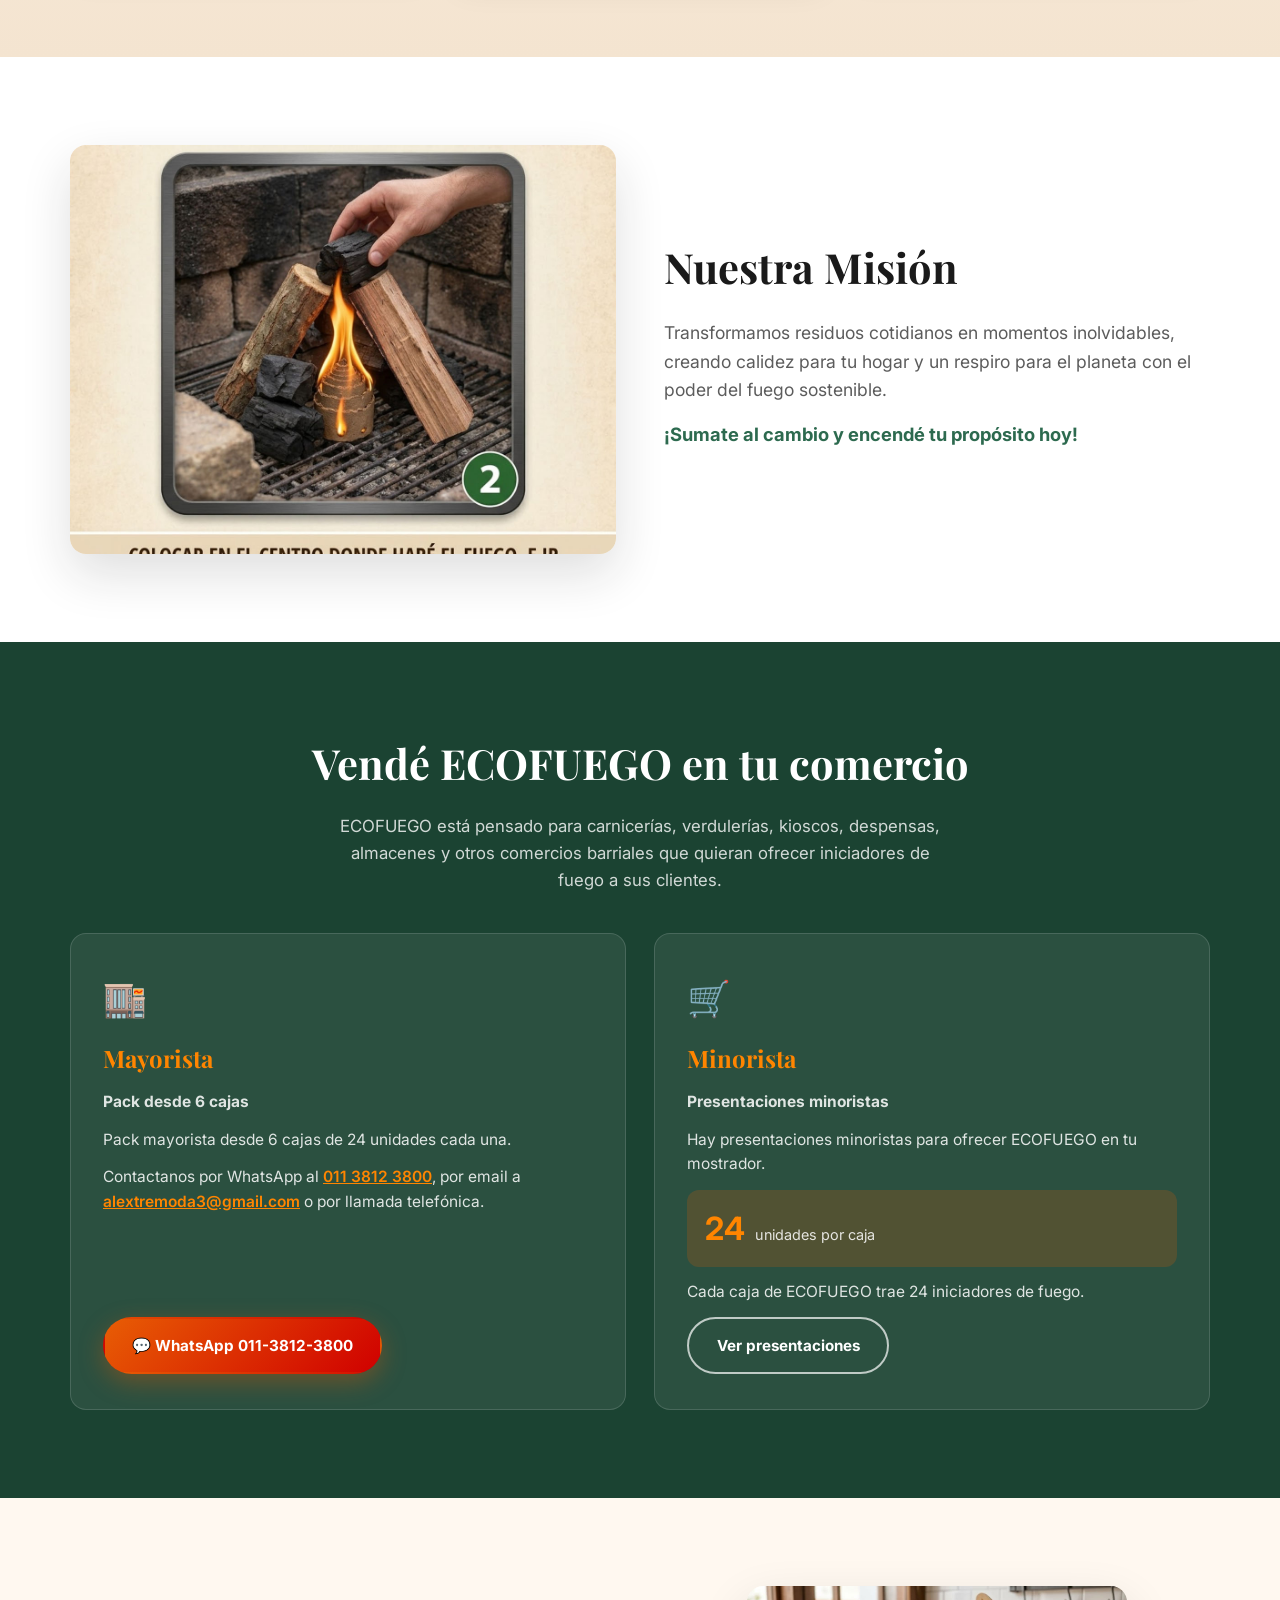
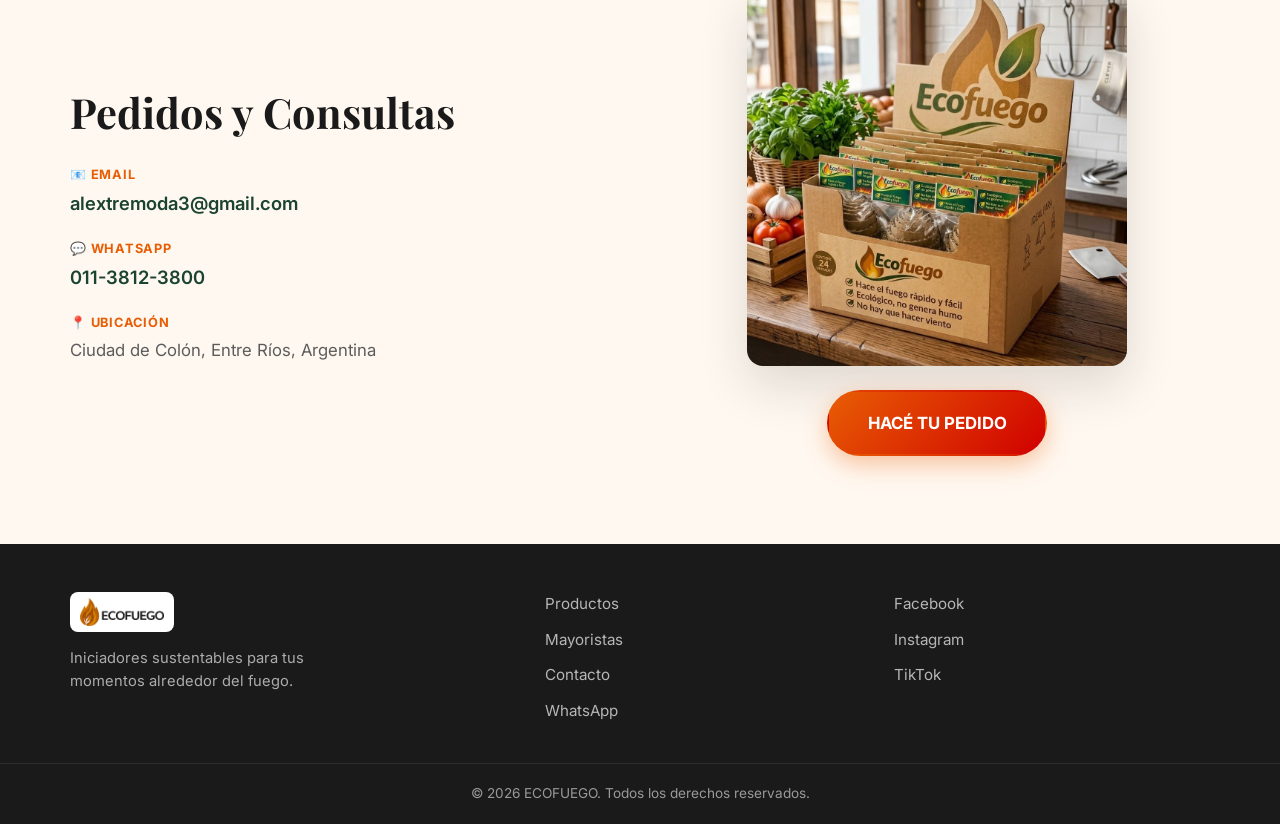
==== commit 8614271f: "Agregar seccion video demo (comprimido 5.2MB→1.5MB + poster)" ====
--- a/index.html
+++ b/index.html
@@ -26,6 +26,7 @@
         <a href="#inicio" class="nav__link">Inicio</a>
         <a href="#beneficios" class="nav__link">Beneficios</a>
         <a href="#como-se-usa" class="nav__link">Cómo se usa</a>
+        <a href="#video" class="nav__link">Video</a>
         <a href="#productos" class="nav__link">Productos</a>
         <a href="#mayoristas" class="nav__link">Mayoristas</a>
         <a href="#contacto" class="nav__link">Contacto</a>
@@ -140,6 +141,20 @@
             <h3>Disfrutá el fuego</h3>
             <p>En parrillas, estufas, fogones u hogares.</p>
           </article>
+        </div>
+      </div>
+    </section>
+
+    <!-- VIDEO -->
+    <section class="section section--dark video" id="video">
+      <div class="container">
+        <h2 class="section__title section__title--light">Mirá ECOFUEGO en acción</h2>
+        <p class="section__subtitle section__subtitle--light">Prendé el rollito, colocálo entre el carbón y en minutos tenés las brasas listas. Sin papel, sin complicaciones.</p>
+        <div class="video__wrap">
+          <video class="video__player" controls playsinline preload="metadata" poster="assets/demo-poster.jpg">
+            <source src="assets/demo.mp4" type="video/mp4">
+            Tu navegador no soporta la reproducción de video.
+          </video>
         </div>
       </div>
     </section>
--- a/css/styles.css
+++ b/css/styles.css
@@ -639,3 +639,16 @@
   .footer__inner { grid-template-columns: 1fr; }
   .hero__content { padding-block: 4rem; }
 }
+
+/* ===== Video demo ===== */
+.video__wrap {
+  max-width: 420px;
+  margin: 2.5rem auto 0;
+}
+.video__player {
+  display: block;
+  width: 100%;
+  border-radius: 16px;
+  box-shadow: 0 20px 50px rgba(0, 0, 0, 0.45);
+  background: #000;
+}
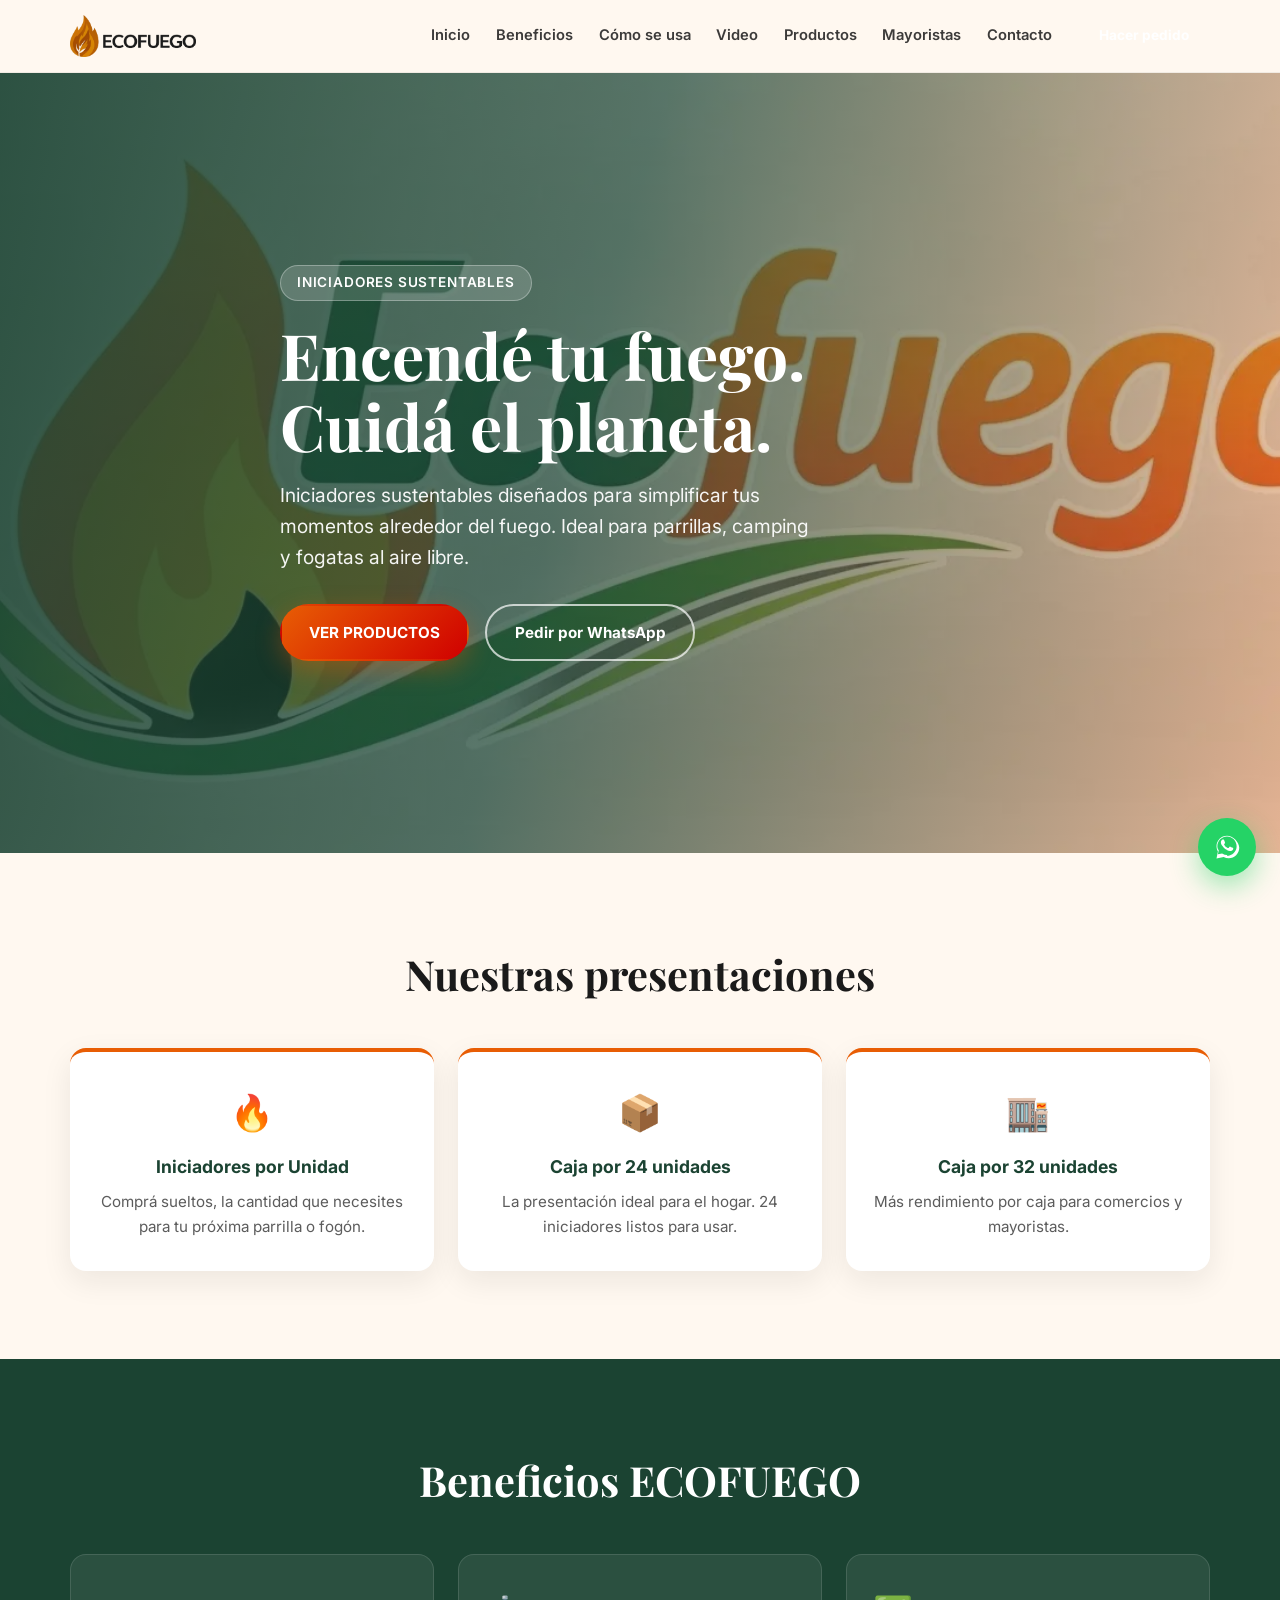
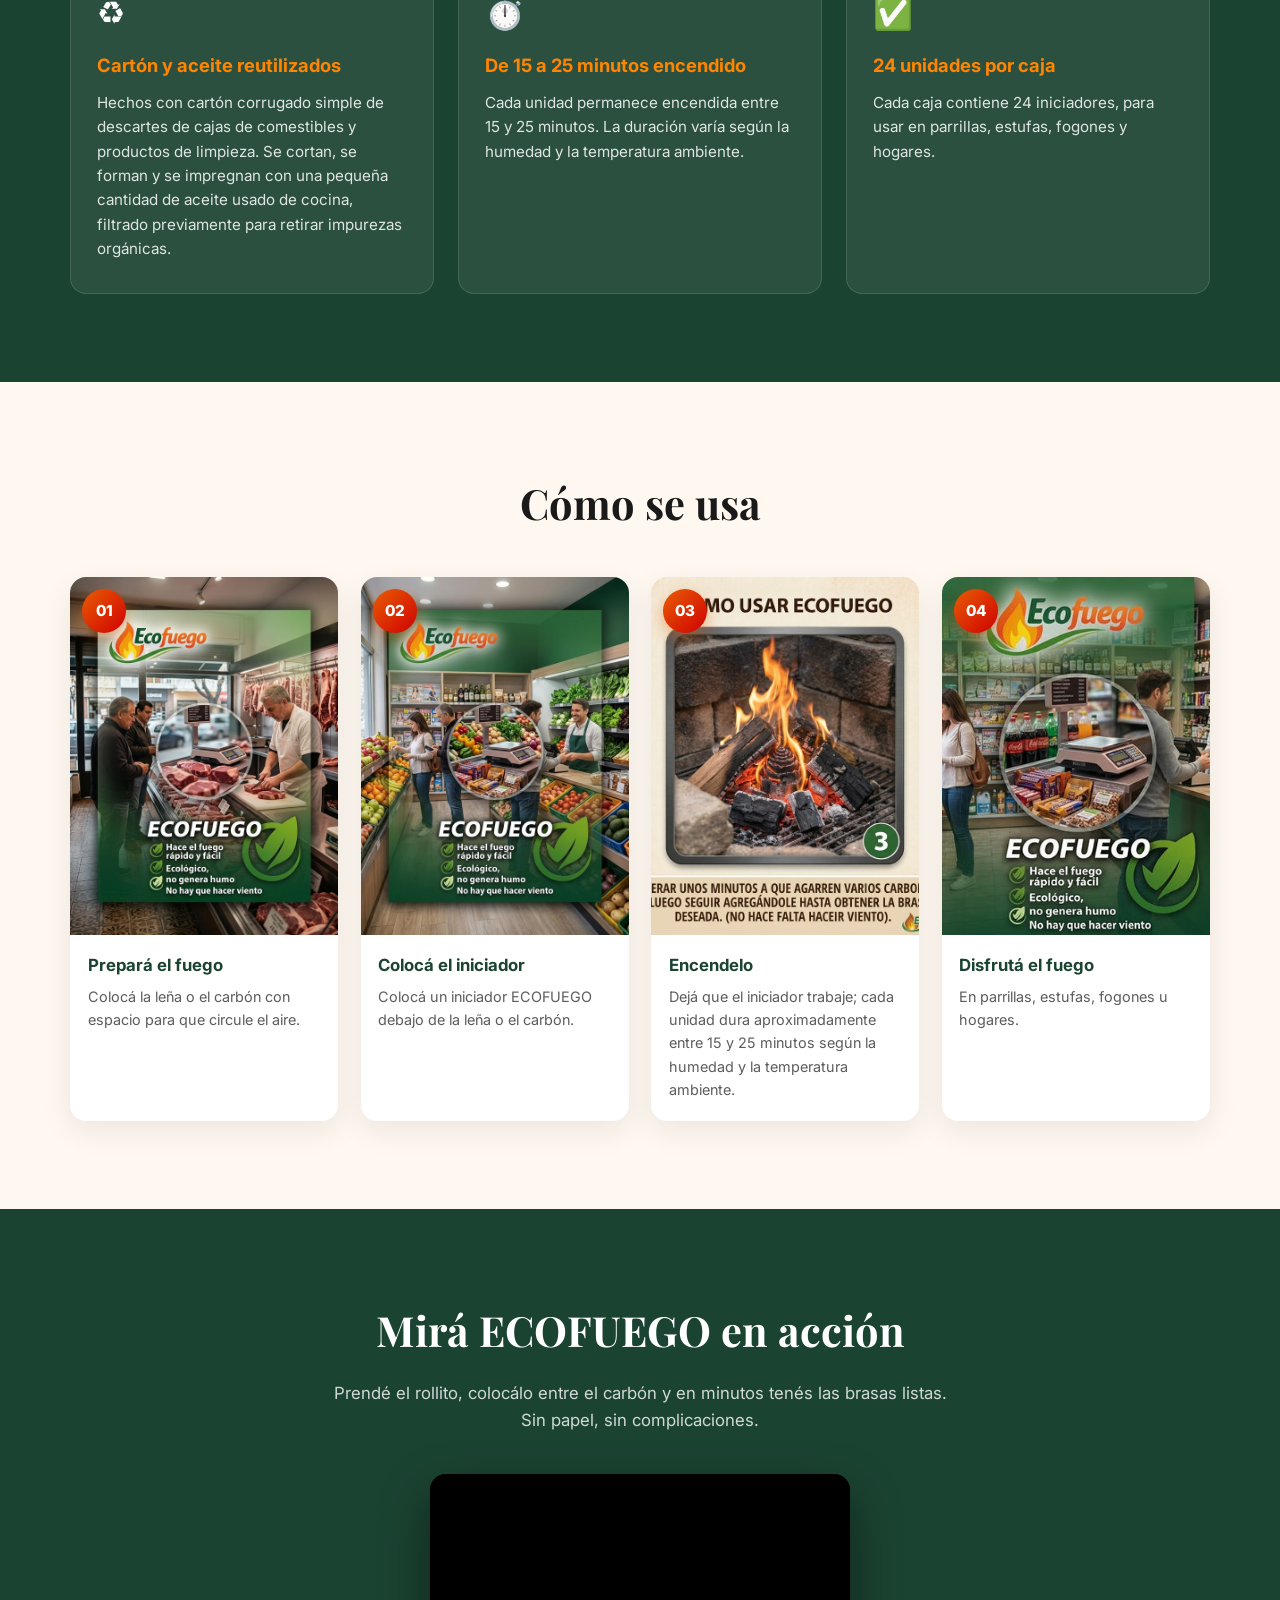
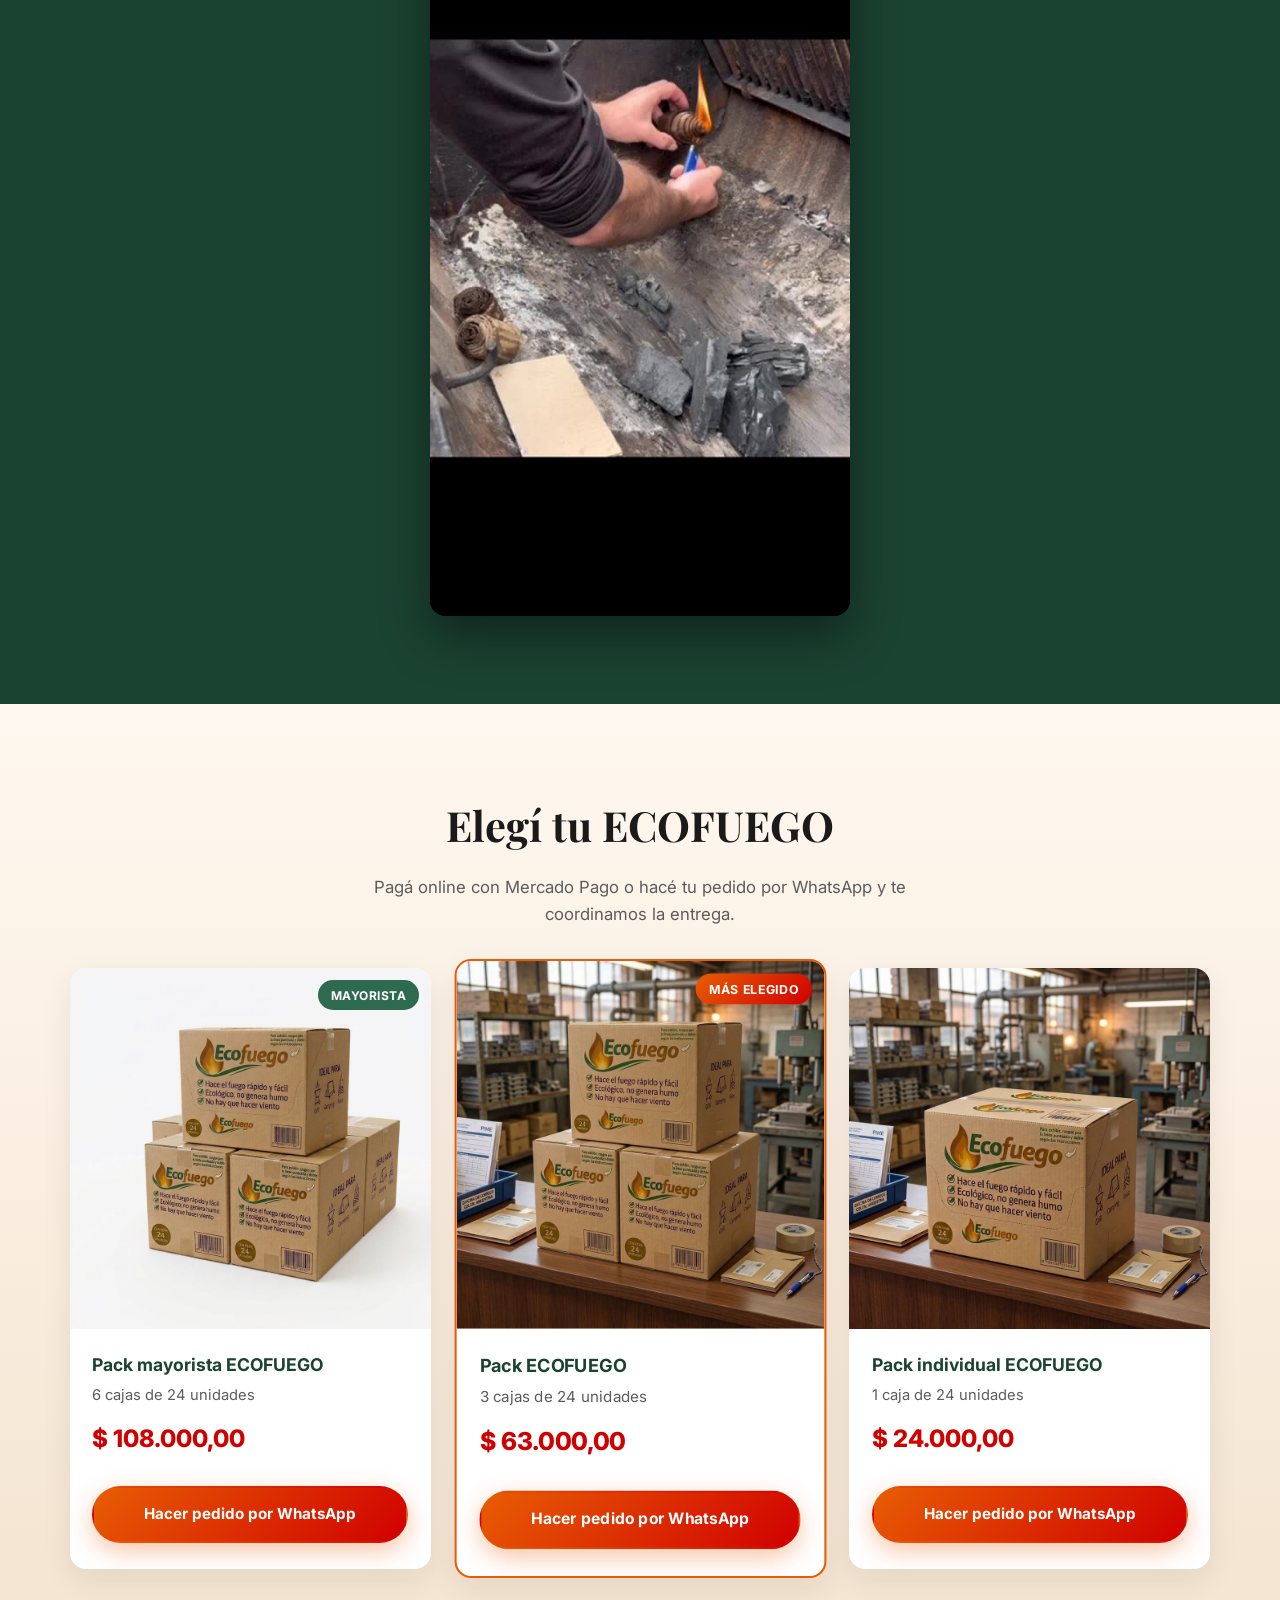
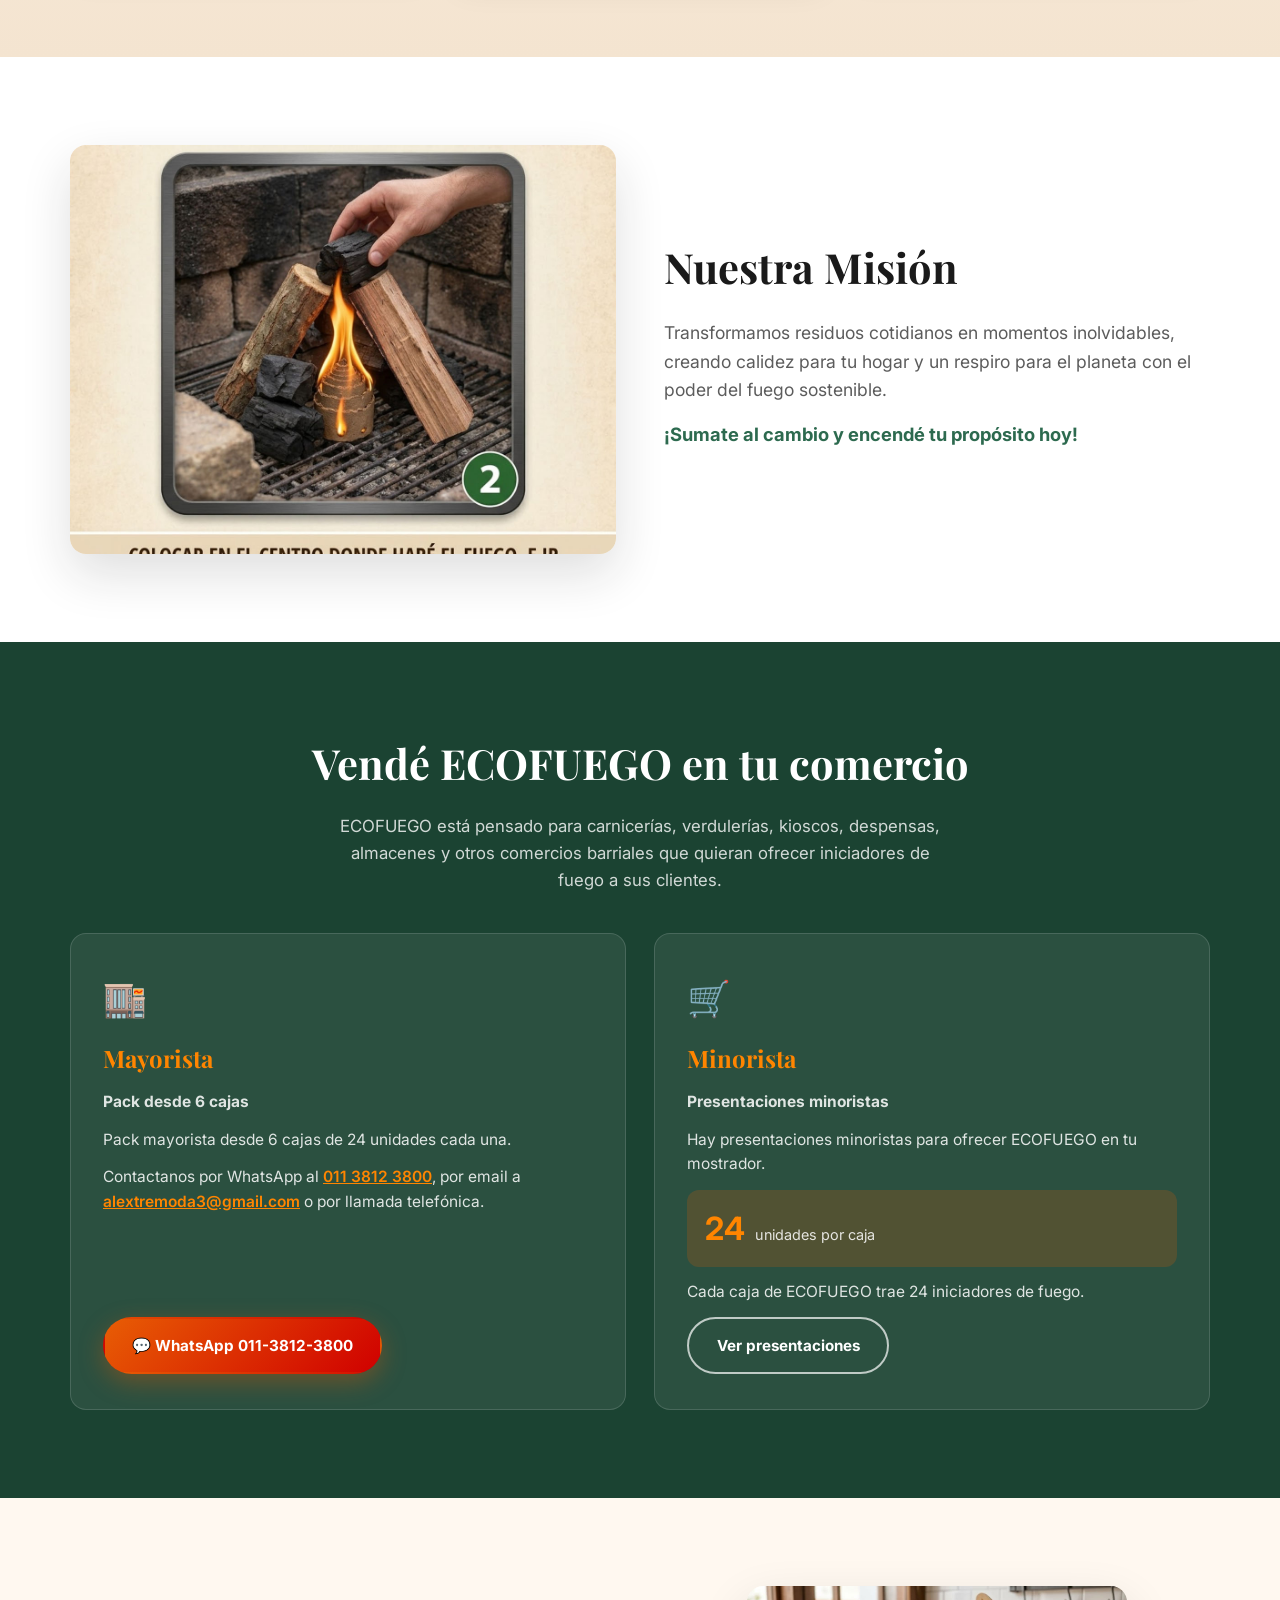
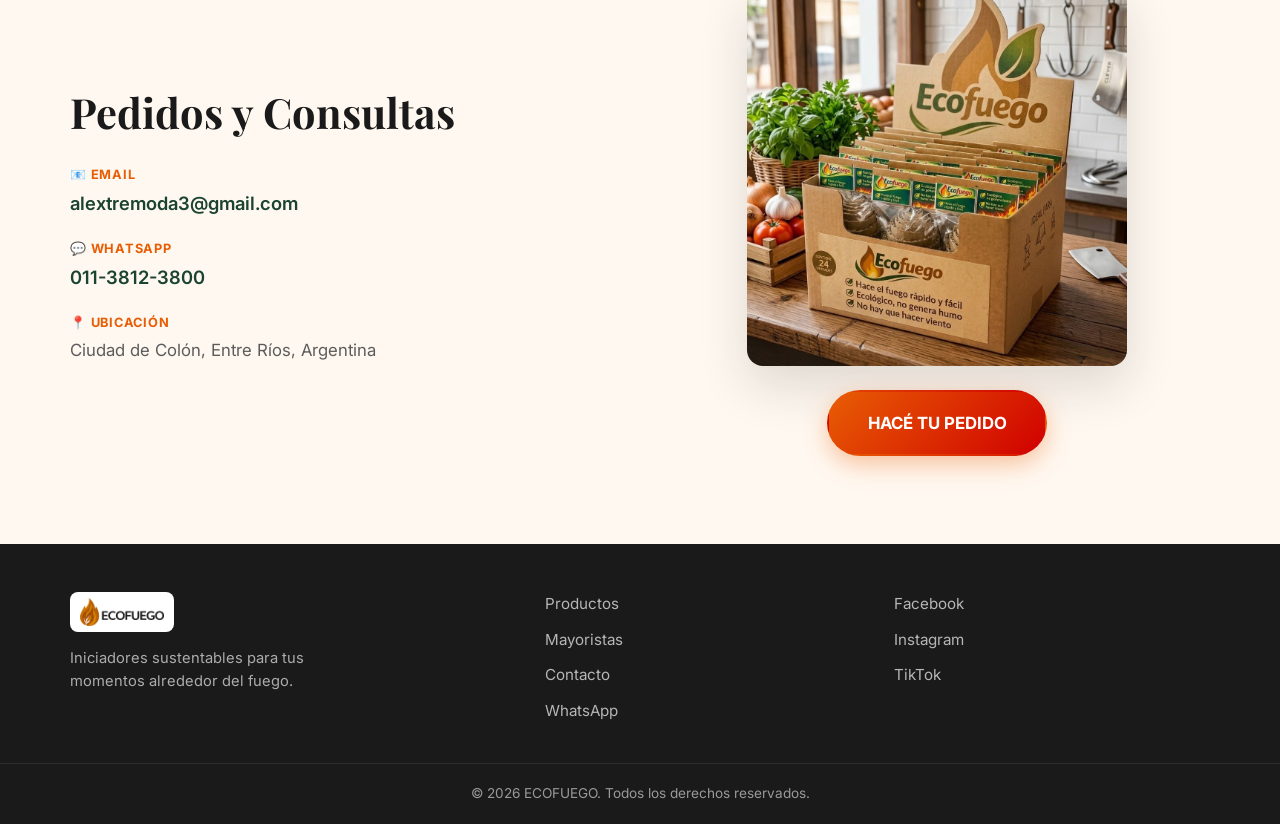
==== commit e2151472: "Preview profesional para WhatsApp: og-image 1200x630 + meta tags OG/Twitter absolutas" ====
--- a/index.html
+++ b/index.html
@@ -3,12 +3,28 @@
 <head>
   <meta charset="UTF-8">
   <meta name="viewport" content="width=device-width, initial-scale=1.0">
-  <title>ECOFUEGO — Iniciadores sustentables para tu fuego</title>
-  <meta name="description" content="Iniciadores sustentables diseñados para simplificar tus momentos alrededor del fuego. Ideal para parrillas, camping y fogatas al aire libre. Hechos con cartón y aceite reciclado.">
-  <meta property="og:title" content="ECOFUEGO — Iniciadores sustentables">
-  <meta property="og:description" content="Cartón y aceite reutilizados. De 15 a 25 minutos de encendido. 24 unidades por caja.">
-  <meta property="og:image" content="assets/pack-6.jpg">
+  <title>ECOFUEGO — Iniciadores de fuego ecológicos</title>
+  <meta name="description" content="Iniciadores de fuego ecológicos hechos con cartón y aceite reciclado. Prendé la parrilla sin papel ni olor. 24 unidades por caja. Envíos a todo el país.">
+  <link rel="canonical" href="https://ecofuegogreen.pages.dev/">
+  <meta name="theme-color" content="#1a120c">
+
+  <!-- Open Graph (WhatsApp / Facebook) -->
   <meta property="og:type" content="website">
+  <meta property="og:site_name" content="ECOFUEGO">
+  <meta property="og:locale" content="es_AR">
+  <meta property="og:url" content="https://ecofuegogreen.pages.dev/">
+  <meta property="og:title" content="ECOFUEGO — Iniciadores de fuego ecológicos">
+  <meta property="og:description" content="Prendé la parrilla o el fogón en minutos: cartón y aceite reciclado, 24 unidades por caja, sin humo ni olor. Envíos a todo el país 🌿">
+  <meta property="og:image" content="https://ecofuegogreen.pages.dev/assets/og-image.jpg">
+  <meta property="og:image:width" content="1200">
+  <meta property="og:image:height" content="630">
+  <meta property="og:image:alt" content="Cajitas ECOFUEGO - iniciadores de fuego ecologicos">
+
+  <!-- Twitter / X -->
+  <meta name="twitter:card" content="summary_large_image">
+  <meta name="twitter:title" content="ECOFUEGO — Iniciadores de fuego ecológicos">
+  <meta name="twitter:description" content="Prendé la parrilla en minutos: cartón y aceite reciclado, 24 unidades por caja. Envíos a todo el país 🌿">
+  <meta name="twitter:image" content="https://ecofuegogreen.pages.dev/assets/og-image.jpg">
   <link rel="icon" type="image/png" href="assets/logo.png">
   <link rel="preconnect" href="https://fonts.googleapis.com">
   <link rel="preconnect" href="https://fonts.gstatic.com" crossorigin>
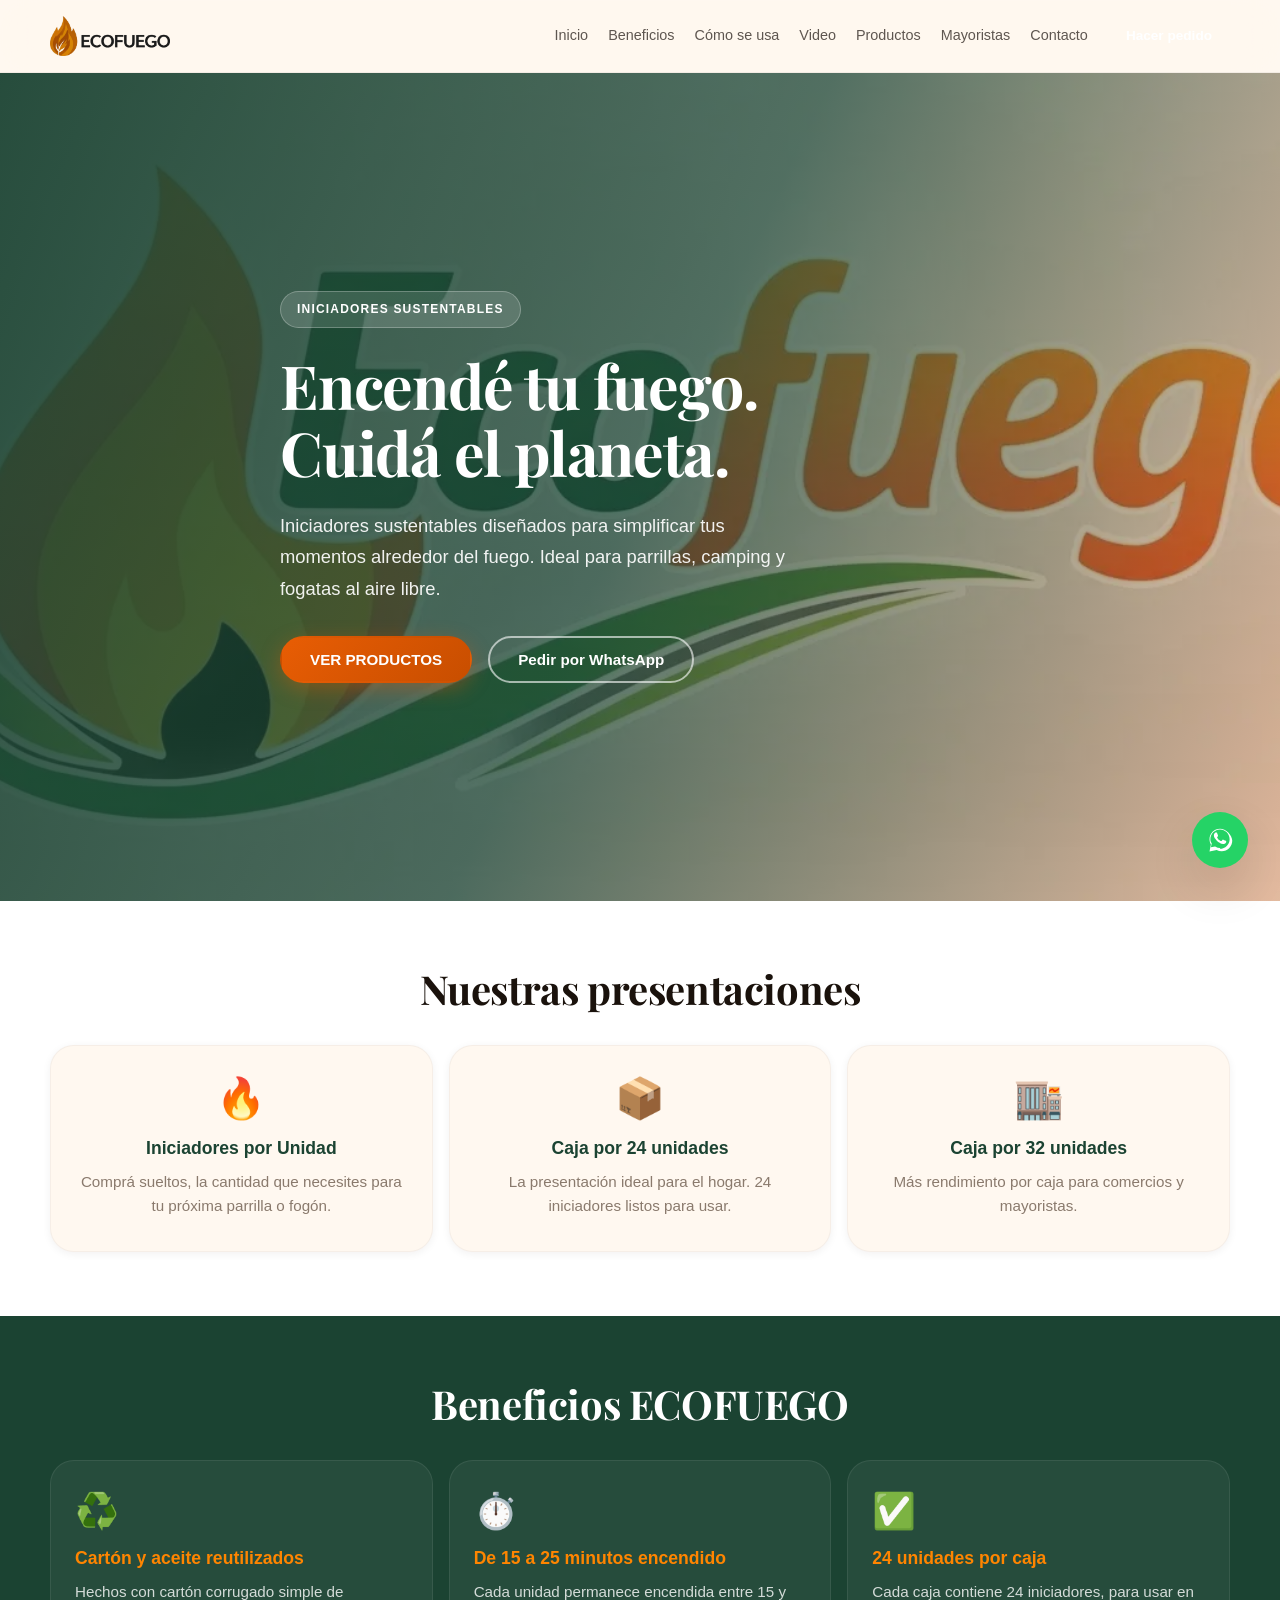
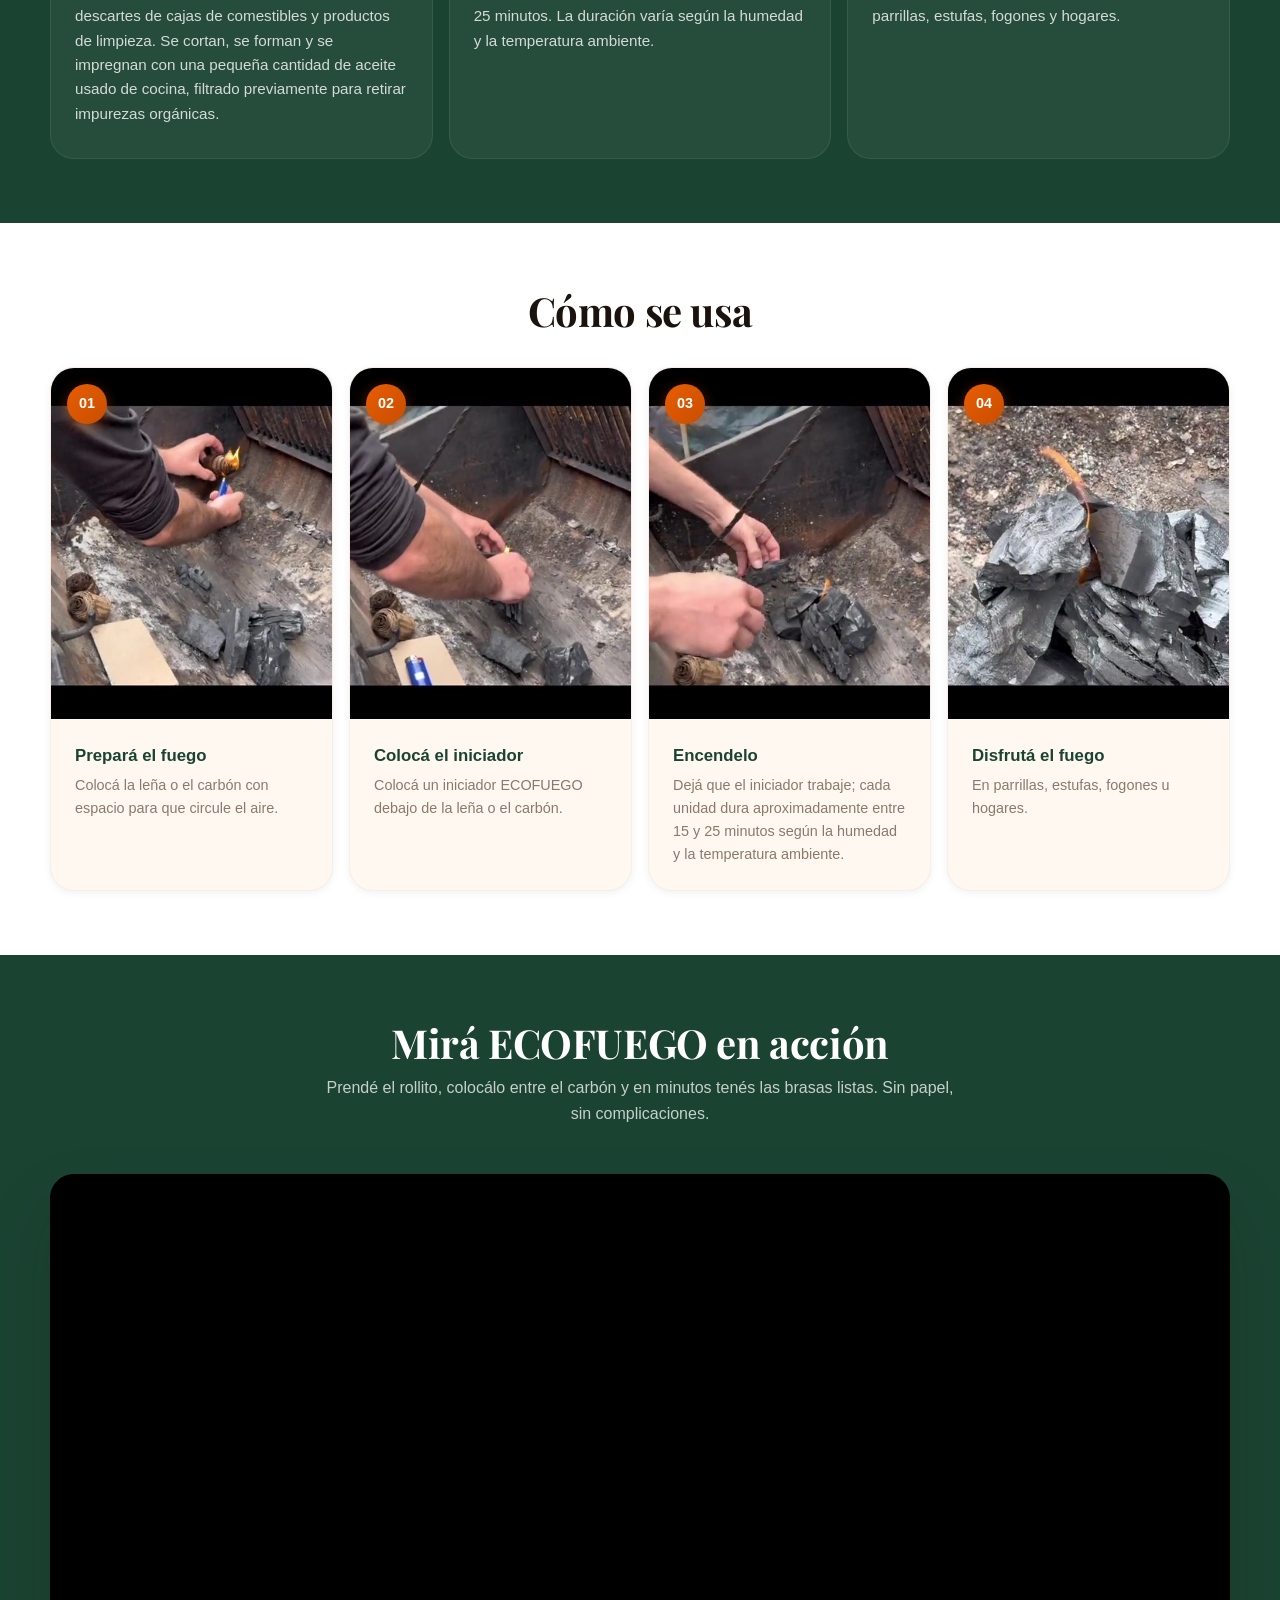
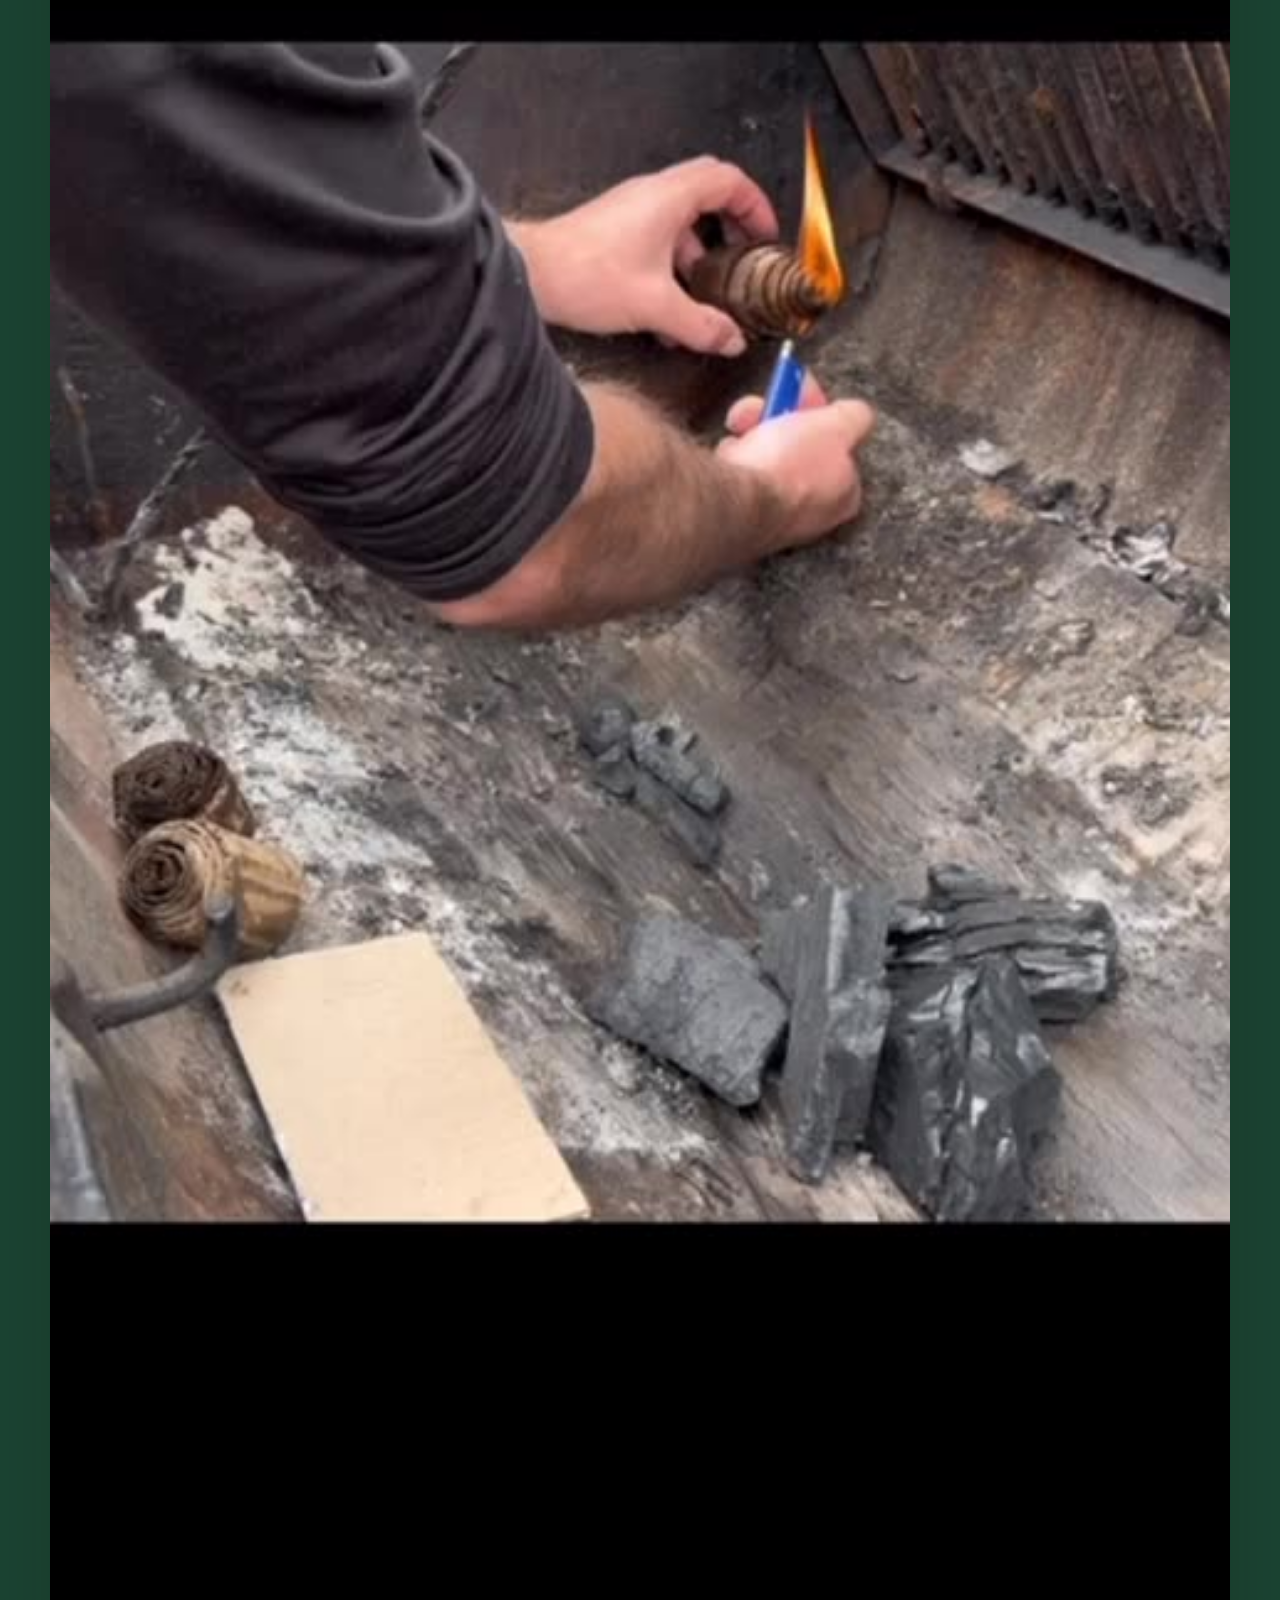
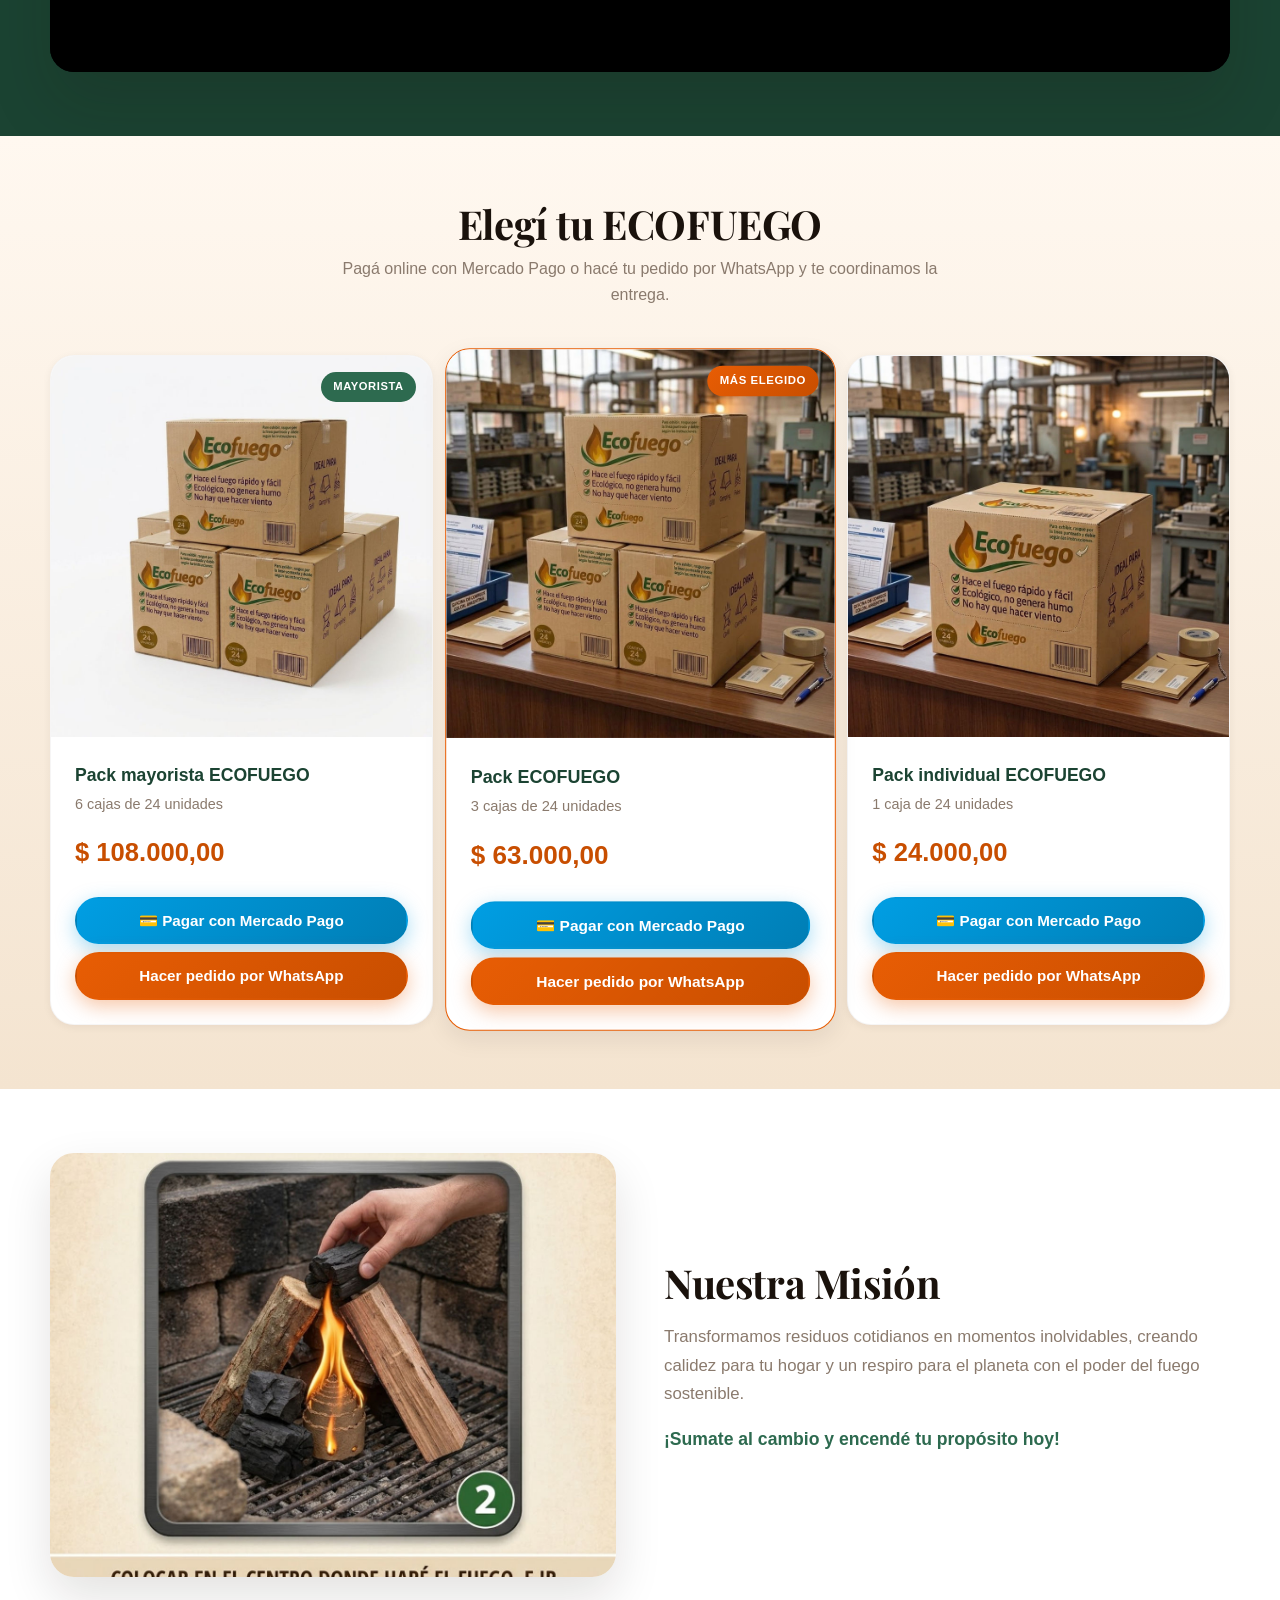
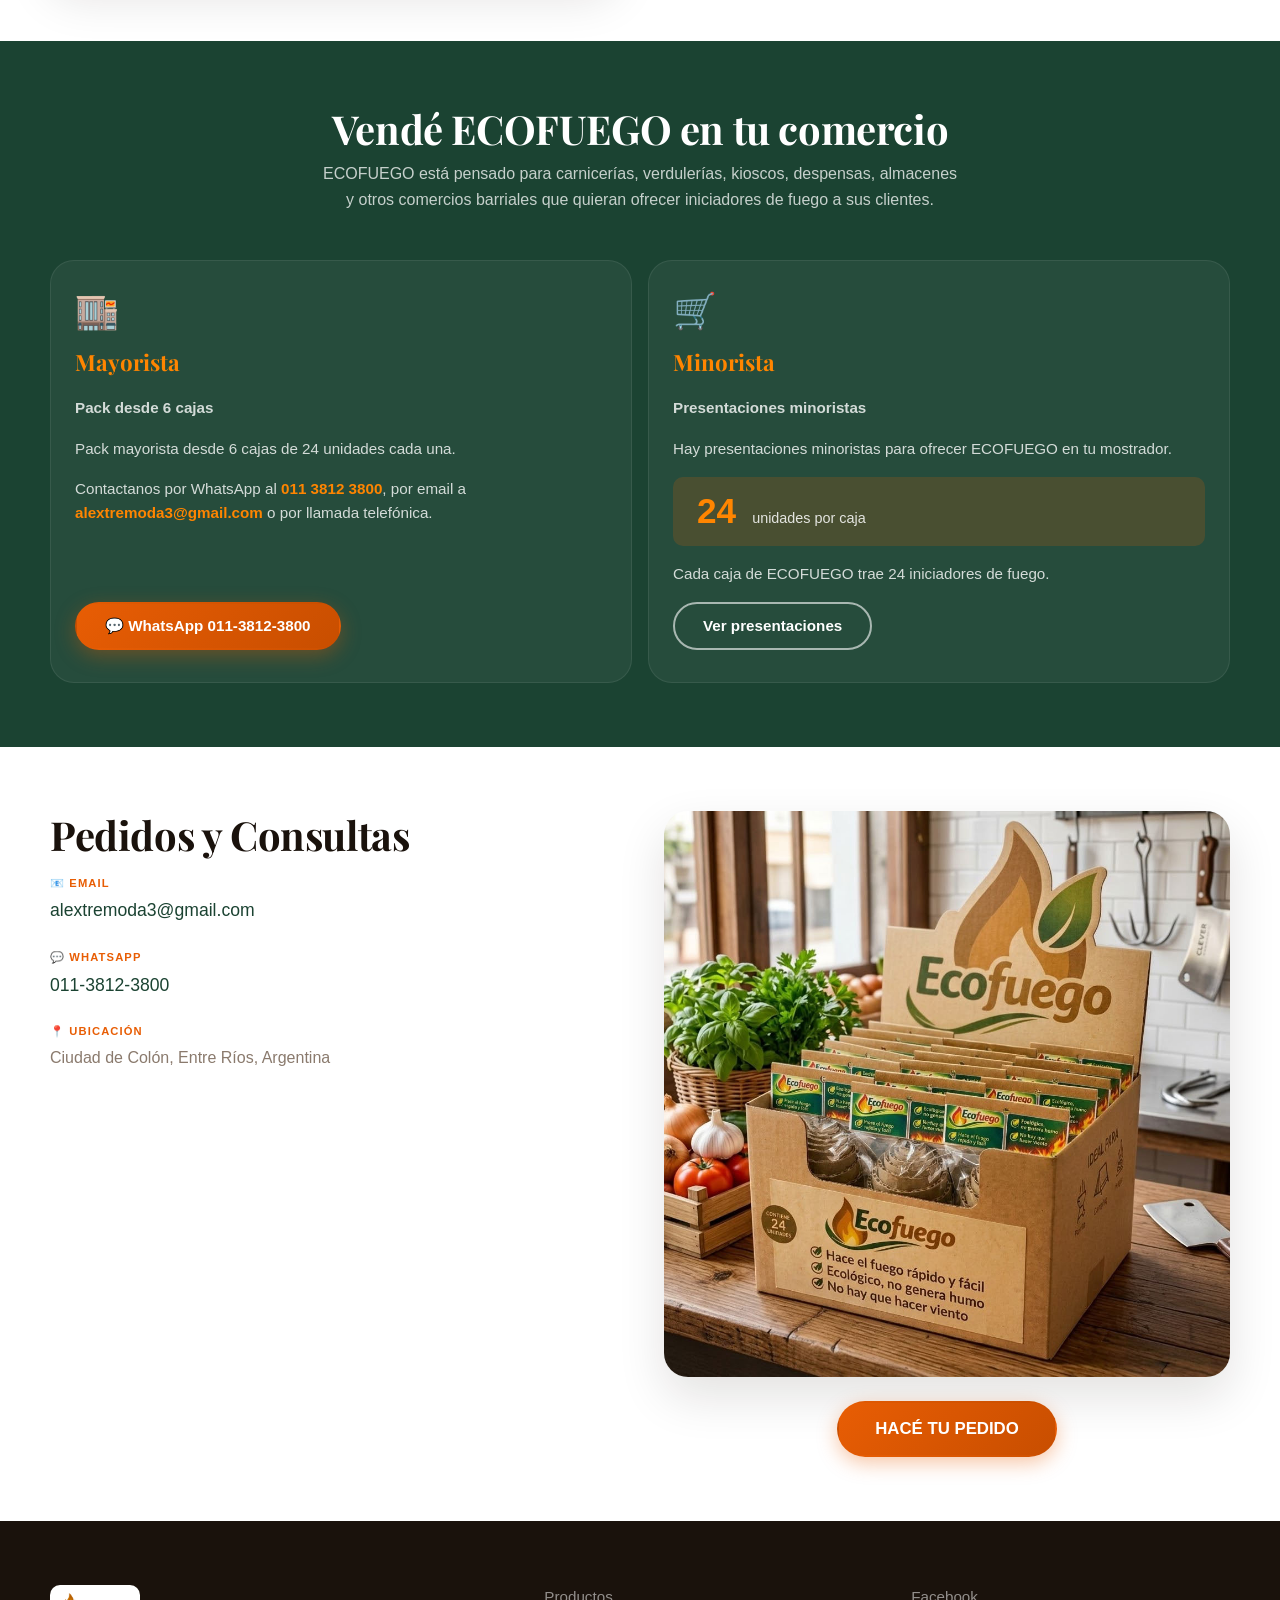
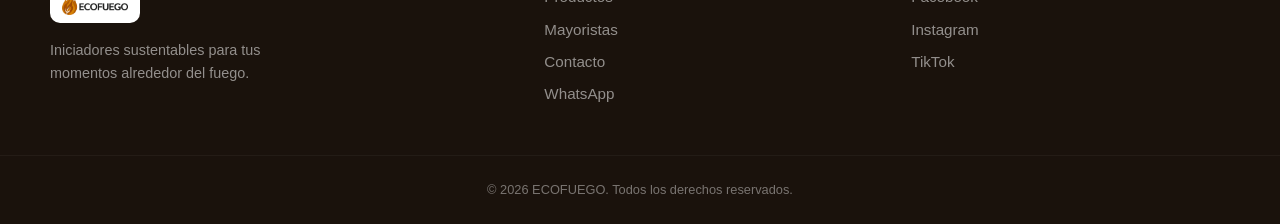
==== commit 90e4dd25: "Rediseño mobile-first Apple-style + fix imágenes cómo se usa + og-image ecofuego.com.ar + links MP -" ====
--- a/index.html
+++ b/index.html
@@ -5,17 +5,17 @@
   <meta name="viewport" content="width=device-width, initial-scale=1.0">
   <title>ECOFUEGO — Iniciadores de fuego ecológicos</title>
   <meta name="description" content="Iniciadores de fuego ecológicos hechos con cartón y aceite reciclado. Prendé la parrilla sin papel ni olor. 24 unidades por caja. Envíos a todo el país.">
-  <link rel="canonical" href="https://ecofuegogreen.pages.dev/">
+  <link rel="canonical" href="https://ecofuego.com.ar/">
   <meta name="theme-color" content="#1a120c">
 
   <!-- Open Graph (WhatsApp / Facebook) -->
   <meta property="og:type" content="website">
   <meta property="og:site_name" content="ECOFUEGO">
   <meta property="og:locale" content="es_AR">
-  <meta property="og:url" content="https://ecofuegogreen.pages.dev/">
+  <meta property="og:url" content="https://ecofuego.com.ar/">
   <meta property="og:title" content="ECOFUEGO — Iniciadores de fuego ecológicos">
   <meta property="og:description" content="Prendé la parrilla o el fogón en minutos: cartón y aceite reciclado, 24 unidades por caja, sin humo ni olor. Envíos a todo el país 🌿">
-  <meta property="og:image" content="https://ecofuegogreen.pages.dev/assets/og-image.jpg">
+  <meta property="og:image" content="https://ecofuego.com.ar/assets/og-image.jpg">
   <meta property="og:image:width" content="1200">
   <meta property="og:image:height" content="630">
   <meta property="og:image:alt" content="Cajitas ECOFUEGO - iniciadores de fuego ecologicos">
@@ -24,7 +24,7 @@
   <meta name="twitter:card" content="summary_large_image">
   <meta name="twitter:title" content="ECOFUEGO — Iniciadores de fuego ecológicos">
   <meta name="twitter:description" content="Prendé la parrilla en minutos: cartón y aceite reciclado, 24 unidades por caja. Envíos a todo el país 🌿">
-  <meta name="twitter:image" content="https://ecofuegogreen.pages.dev/assets/og-image.jpg">
+  <meta name="twitter:image" content="https://ecofuego.com.ar/assets/og-image.jpg">
   <link rel="icon" type="image/png" href="assets/logo.png">
   <link rel="preconnect" href="https://fonts.googleapis.com">
   <link rel="preconnect" href="https://fonts.gstatic.com" crossorigin>
@@ -130,32 +130,40 @@
               <img src="assets/how-1.jpg" alt="Prepará el fuego" loading="lazy">
               <span class="how-step__num">01</span>
             </div>
-            <h3>Prepará el fuego</h3>
-            <p>Colocá la leña o el carbón con espacio para que circule el aire.</p>
+            <div class="how-step__content">
+              <h3>Prepará el fuego</h3>
+              <p>Colocá la leña o el carbón con espacio para que circule el aire.</p>
+            </div>
           </article>
           <article class="how-step">
             <div class="how-step__img">
               <img src="assets/how-2.jpg" alt="Colocá el iniciador" loading="lazy">
               <span class="how-step__num">02</span>
             </div>
-            <h3>Colocá el iniciador</h3>
-            <p>Colocá un iniciador ECOFUEGO debajo de la leña o el carbón.</p>
+            <div class="how-step__content">
+              <h3>Colocá el iniciador</h3>
+              <p>Colocá un iniciador ECOFUEGO debajo de la leña o el carbón.</p>
+            </div>
           </article>
           <article class="how-step">
             <div class="how-step__img">
               <img src="assets/how-3.jpg" alt="Encendelo" loading="lazy">
               <span class="how-step__num">03</span>
             </div>
-            <h3>Encendelo</h3>
-            <p>Dejá que el iniciador trabaje; cada unidad dura aproximadamente entre 15 y 25 minutos según la humedad y la temperatura ambiente.</p>
+            <div class="how-step__content">
+              <h3>Encendelo</h3>
+              <p>Dejá que el iniciador trabaje; cada unidad dura aproximadamente entre 15 y 25 minutos según la humedad y la temperatura ambiente.</p>
+            </div>
           </article>
           <article class="how-step">
             <div class="how-step__img">
               <img src="assets/how-4.jpg" alt="Disfrutá el fuego" loading="lazy">
               <span class="how-step__num">04</span>
             </div>
-            <h3>Disfrutá el fuego</h3>
-            <p>En parrillas, estufas, fogones u hogares.</p>
+            <div class="how-step__content">
+              <h3>Disfrutá el fuego</h3>
+              <p>En parrillas, estufas, fogones u hogares.</p>
+            </div>
           </article>
         </div>
       </div>
--- a/css/styles.css
+++ b/css/styles.css
@@ -1,40 +1,78 @@
-/* ===== ECOFUEGO — styles ===== */
+/* ===== ECOFUEGO — Apple-style mobile-first ===== */
 :root {
   --fire: #e85d04;
-  --fire-dark: #d00000;
+  --fire-dark: #c84e00;
+  --fire-light: #ff7b2a;
   --ember: #ff8500;
   --green: #2d6a4f;
   --green-dark: #1b4332;
+  --green-light: #40916c;
   --cream: #fff8f0;
   --sand: #f4e4d0;
-  --ink: #1a1a1a;
-  --muted: #5c5c5c;
+  --ink: #1a120c;
+  --ink-soft: #3d2e24;
+  --muted: #8a7a6d;
   --white: #ffffff;
+  --radius-sm: 10px;
   --radius: 16px;
-  --shadow: 0 10px 30px rgba(26, 26, 26, 0.08);
-  --shadow-lg: 0 20px 50px rgba(26, 26, 26, 0.14);
-  --font-body: "Inter", system-ui, sans-serif;
+  --radius-lg: 24px;
+  --shadow-sm: 0 2px 8px rgba(26, 18, 12, 0.06);
+  --shadow: 0 8px 24px rgba(26, 18, 12, 0.08);
+  --shadow-lg: 0 20px 48px rgba(26, 18, 12, 0.12);
+  --shadow-xl: 0 32px 64px rgba(26, 18, 12, 0.16);
+  --font-body: -apple-system, BlinkMacSystemFont, "Segoe UI", Roboto, "Helvetica Neue", Arial, sans-serif;
   --font-display: "Playfair Display", Georgia, serif;
-}
-
-* { margin: 0; padding: 0; box-sizing: border-box; }
-
-html { scroll-behavior: smooth; }
+  --space-xs: 4px;
+  --space-sm: 8px;
+  --space-md: 16px;
+  --space-lg: 24px;
+  --space-xl: 32px;
+  --space-2xl: 48px;
+  --space-3xl: 64px;
+  --header-h: 72px;
+}
+
+@media (prefers-reduced-motion: reduce) {
+  *, *::before, *::after {
+    animation-duration: 0.01ms !important;
+    animation-iteration-count: 1 !important;
+    transition-duration: 0.01ms !important;
+    scroll-behavior: auto !important;
+  }
+}
+
+*, *::before, *::after { box-sizing: border-box; margin: 0; padding: 0; }
+
+html {
+  scroll-behavior: smooth;
+  -webkit-text-size-adjust: 100%;
+  text-rendering: optimizeLegibility;
+}
 
 body {
   font-family: var(--font-body);
+  font-size: 16px;
+  line-height: 1.6;
   color: var(--ink);
   background: var(--cream);
-  line-height: 1.6;
   -webkit-font-smoothing: antialiased;
-}
-
-img { max-width: 100%; display: block; }
-a { color: inherit; }
+  -moz-osx-font-smoothing: grayscale;
+}
+
+img { max-width: 100%; height: auto; display: block; }
+a { color: inherit; text-decoration: none; }
+button { font-family: inherit; }
 
 .container {
-  width: min(1140px, 92%);
+  width: min(100% - 32px, 1180px);
   margin-inline: auto;
+}
+
+/* ===== Focus visible ===== */
+:focus-visible {
+  outline: 3px solid var(--fire);
+  outline-offset: 3px;
+  border-radius: 4px;
 }
 
 /* ===== Buttons ===== */
@@ -42,73 +80,74 @@
   display: inline-flex;
   align-items: center;
   justify-content: center;
-  gap: 0.5rem;
-  padding: 0.9rem 1.7rem;
-  border-radius: 999px;
-  font-weight: 700;
+  gap: 10px;
+  padding: 14px 28px;
+  border-radius: 100px;
+  font-weight: 600;
   font-size: 0.95rem;
+  line-height: 1;
   text-decoration: none;
   border: 2px solid transparent;
   cursor: pointer;
-  transition: transform 0.2s, box-shadow 0.2s, background 0.2s, color 0.2s;
-}
-.btn:hover { transform: translateY(-2px); }
+  transition: transform 0.15s ease, box-shadow 0.15s ease, background 0.15s ease, color 0.15s ease;
+  touch-action: manipulation;
+  white-space: nowrap;
+}
+.btn:active { transform: scale(0.98); }
 .btn--primary {
   background: linear-gradient(135deg, var(--fire), var(--fire-dark));
   color: var(--white);
-  box-shadow: 0 8px 24px rgba(232, 93, 4, 0.35);
-}
-.btn--primary:hover { box-shadow: 0 12px 30px rgba(232, 93, 4, 0.45); }
+  box-shadow: 0 6px 20px rgba(232, 93, 4, 0.35);
+}
+.btn--primary:hover { box-shadow: 0 10px 28px rgba(232, 93, 4, 0.45); }
 .btn--ghost {
   background: transparent;
   color: var(--white);
-  border-color: rgba(255, 255, 255, 0.7);
-}
-.btn--ghost:hover { background: rgba(255, 255, 255, 0.12); }
-.btn--sm { padding: 0.55rem 1.2rem; font-size: 0.85rem; }
-.btn--lg { padding: 1.1rem 2.4rem; font-size: 1.05rem; }
-.btn--block { width: 100%; }
+  border-color: rgba(255, 255, 255, 0.6);
+}
+.btn--ghost:hover { background: rgba(255, 255, 255, 0.1); }
 .btn--mp {
   background: linear-gradient(135deg, #009ee3, #007eb5);
   color: var(--white);
-  box-shadow: 0 8px 24px rgba(0, 158, 227, 0.35);
-}
-.btn--mp:hover { box-shadow: 0 12px 30px rgba(0, 158, 227, 0.45); }
-.btn[hidden] { display: none; }
-.product-card__body .btn + .btn { margin-top: 0.6rem; }
+  box-shadow: 0 6px 20px rgba(0, 158, 227, 0.35);
+}
+.btn--mp:hover { box-shadow: 0 10px 28px rgba(0, 158, 227, 0.45); }
+.btn--sm { padding: 10px 20px; font-size: 0.85rem; }
+.btn--lg { padding: 18px 36px; font-size: 1.05rem; }
+.btn--block { width: 100%; }
+.btn[hidden] { display: none !important; }
 
 /* ===== Header ===== */
 .header {
   position: sticky;
   top: 0;
   z-index: 100;
-  background: rgba(255, 248, 240, 0.92);
-  backdrop-filter: blur(12px);
-  border-bottom: 1px solid rgba(26, 26, 26, 0.06);
+  background: rgba(255, 248, 240, 0.9);
+  backdrop-filter: saturate(180%) blur(20px);
+  border-bottom: 1px solid rgba(26, 18, 12, 0.05);
 }
 .header__inner {
   display: flex;
   align-items: center;
   justify-content: space-between;
-  height: 72px;
-}
-.header__logo img { height: 42px; width: auto; }
+  height: var(--header-h);
+}
+.header__logo img { height: 40px; width: auto; }
 .nav {
   display: flex;
   align-items: center;
-  gap: 1.6rem;
+  gap: 20px;
 }
 .nav__link {
-  text-decoration: none;
-  font-weight: 600;
-  font-size: 0.92rem;
+  font-weight: 500;
+  font-size: 0.9rem;
   color: var(--ink);
-  opacity: 0.85;
-  transition: color 0.2s, opacity 0.2s;
-}
-.nav__link:hover { color: var(--fire); opacity: 1; }
-.nav__cta { color: var(--white) !important; opacity: 1; }
-
+  opacity: 0.7;
+  transition: opacity 0.15s, color 0.15s;
+  padding: 6px 0;
+}
+.nav__link:hover { opacity: 1; color: var(--fire); }
+.nav__cta { opacity: 1; color: var(--white) !important; padding: 8px 16px; }
 .header__burger {
   display: none;
   flex-direction: column;
@@ -117,81 +156,77 @@
   border: 0;
   cursor: pointer;
   padding: 8px;
+  width: 44px;
+  height: 44px;
+  justify-content: center;
 }
 .header__burger span {
-  width: 26px;
-  height: 3px;
+  width: 22px;
+  height: 2.5px;
   background: var(--ink);
   border-radius: 2px;
   transition: transform 0.25s, opacity 0.25s;
 }
-.header__burger.is-active span:nth-child(1) { transform: translateY(8px) rotate(45deg); }
+.header__burger.is-active span:nth-child(1) { transform: translateY(7px) rotate(45deg); }
 .header__burger.is-active span:nth-child(2) { opacity: 0; }
-.header__burger.is-active span:nth-child(3) { transform: translateY(-8px) rotate(-45deg); }
+.header__burger.is-active span:nth-child(3) { transform: translateY(-7px) rotate(-45deg); }
 
 /* ===== Hero ===== */
 .hero {
   position: relative;
-  min-height: clamp(520px, 88vh, 780px);
+  min-height: calc(100vh - var(--header-h));
+  min-height: calc(100dvh - var(--header-h));
   display: flex;
   align-items: center;
   color: var(--white);
   overflow: hidden;
-}
-.hero__bg {
-  position: absolute;
-  inset: 0;
-  z-index: 0;
-}
-.hero__bg img {
-  width: 100%;
-  height: 100%;
-  object-fit: cover;
-}
+  isolation: isolate;
+}
+.hero__bg { position: absolute; inset: 0; z-index: -1; }
+.hero__bg img { width: 100%; height: 100%; object-fit: cover; }
 .hero__bg::after {
   content: "";
   position: absolute;
   inset: 0;
-  background: linear-gradient(105deg, rgba(27, 67, 50, 0.92) 0%, rgba(27, 67, 50, 0.72) 45%, rgba(232, 93, 4, 0.35) 100%);
+  background: linear-gradient(115deg, rgba(27, 67, 50, 0.95) 0%, rgba(27, 67, 50, 0.75) 50%, rgba(232, 93, 4, 0.3) 100%);
 }
 .hero__content {
   position: relative;
   z-index: 1;
-  padding-block: 5rem;
+  padding: var(--space-3xl) var(--space-md);
   max-width: 720px;
+  width: 100%;
 }
 .hero__eyebrow {
   display: inline-block;
-  background: rgba(255, 255, 255, 0.16);
-  border: 1px solid rgba(255, 255, 255, 0.3);
-  padding: 0.4rem 1rem;
-  border-radius: 999px;
-  font-size: 0.85rem;
+  background: rgba(255, 255, 255, 0.14);
+  border: 1px solid rgba(255, 255, 255, 0.25);
+  padding: 8px 16px;
+  border-radius: 100px;
+  font-size: 0.75rem;
   font-weight: 600;
-  letter-spacing: 0.06em;
+  letter-spacing: 0.1em;
   text-transform: uppercase;
-  margin-bottom: 1.2rem;
+  margin-bottom: var(--space-lg);
 }
 .hero__title {
   font-family: var(--font-display);
-  font-size: clamp(2.4rem, 6vw, 4rem);
+  font-size: clamp(2.2rem, 7vw, 3.8rem);
   line-height: 1.1;
-  margin-bottom: 1.2rem;
+  letter-spacing: -0.02em;
+  margin-bottom: var(--space-lg);
 }
 .hero__text {
-  font-size: clamp(1rem, 2vw, 1.2rem);
-  opacity: 0.94;
-  margin-bottom: 2rem;
-  max-width: 540px;
-}
-.hero__actions {
-  display: flex;
-  flex-wrap: wrap;
-  gap: 1rem;
-}
+  font-size: clamp(1rem, 2.5vw, 1.15rem);
+  opacity: 0.92;
+  margin-bottom: var(--space-xl);
+  max-width: 520px;
+  line-height: 1.7;
+}
+.hero__actions { display: flex; flex-wrap: wrap; gap: var(--space-md); }
 
 /* ===== Sections ===== */
-.section { padding-block: clamp(3.5rem, 7vw, 5.5rem); }
+.section { padding: var(--space-3xl) var(--space-md); }
 .section--dark {
   background: var(--green-dark);
   color: var(--white);
@@ -201,154 +236,168 @@
 }
 .section__title {
   font-family: var(--font-display);
-  font-size: clamp(1.8rem, 4vw, 2.6rem);
+  font-size: clamp(1.75rem, 5vw, 2.5rem);
+  line-height: 1.2;
   text-align: center;
-  margin-bottom: 2.5rem;
+  margin-bottom: var(--space-xl);
   color: var(--ink);
+  letter-spacing: -0.01em;
 }
 .section__title--light { color: var(--white); }
-.section__title--left { text-align: left; margin-bottom: 1.2rem; }
+.section__title--left { text-align: left; margin-bottom: var(--space-md); }
 .section__subtitle {
   text-align: center;
   color: var(--muted);
-  max-width: 620px;
-  margin: -1.5rem auto 2.5rem;
-  font-size: 1.05rem;
-}
-.section__subtitle--light { color: rgba(255, 255, 255, 0.8); }
+  max-width: 640px;
+  margin: -24px auto var(--space-2xl);
+  font-size: 1rem;
+  line-height: 1.6;
+}
+.section__subtitle--light { color: rgba(255, 255, 255, 0.75); }
 
 /* ===== Presentaciones ===== */
+.presentations { background: var(--white); }
 .presentations__grid {
   display: grid;
-  grid-template-columns: repeat(3, 1fr);
-  gap: 1.5rem;
+  grid-template-columns: 1fr;
+  gap: var(--space-md);
 }
 .presentation-card {
-  background: var(--white);
-  border-radius: var(--radius);
-  padding: 2rem 1.6rem;
+  background: var(--cream);
+  border-radius: var(--radius-lg);
+  padding: var(--space-xl) var(--space-lg);
   text-align: center;
+  box-shadow: var(--shadow-sm);
+  border: 1px solid rgba(26, 18, 12, 0.04);
+  transition: transform 0.2s ease, box-shadow 0.2s ease, border-color 0.2s ease;
+}
+.presentation-card:hover {
+  transform: translateY(-4px);
   box-shadow: var(--shadow);
-  transition: transform 0.25s, box-shadow 0.25s;
-  border-top: 4px solid var(--fire);
-}
-.presentation-card:hover {
-  transform: translateY(-6px);
-  box-shadow: var(--shadow-lg);
-}
-.presentation-card__icon {
-  font-size: 2.2rem;
-  margin-bottom: 0.8rem;
-}
+  border-color: rgba(232, 93, 4, 0.2);
+}
+.presentation-card__icon { font-size: 2.5rem; margin-bottom: var(--space-md); line-height: 1; }
 .presentation-card h3 {
   font-size: 1.1rem;
-  margin-bottom: 0.6rem;
+  font-weight: 600;
   color: var(--green-dark);
-}
-.presentation-card p {
-  color: var(--muted);
-  font-size: 0.95rem;
-}
+  margin-bottom: var(--space-sm);
+}
+.presentation-card p { color: var(--muted); font-size: 0.95rem; }
 
 /* ===== Beneficios ===== */
 .benefits__grid {
   display: grid;
-  grid-template-columns: repeat(3, 1fr);
-  gap: 1.5rem;
+  grid-template-columns: 1fr;
+  gap: var(--space-md);
 }
 .benefit-card {
-  background: rgba(255, 255, 255, 0.07);
-  border: 1px solid rgba(255, 255, 255, 0.12);
-  border-radius: var(--radius);
-  padding: 2rem 1.6rem;
-  transition: background 0.25s;
-}
-.benefit-card:hover { background: rgba(255, 255, 255, 0.12); }
-.benefit-card__num { font-size: 2rem; margin-bottom: 0.8rem; }
+  background: rgba(255, 255, 255, 0.05);
+  border: 1px solid rgba(255, 255, 255, 0.08);
+  border-radius: var(--radius-lg);
+  padding: var(--space-xl) var(--space-lg);
+  transition: background 0.2s ease, border-color 0.2s ease;
+}
+.benefit-card:hover { background: rgba(255, 255, 255, 0.08); border-color: rgba(255, 255, 255, 0.15); }
+.benefit-card__num { font-size: 2.2rem; margin-bottom: var(--space-md); line-height: 1; }
 .benefit-card h3 {
-  font-size: 1.15rem;
-  margin-bottom: 0.7rem;
+  font-size: 1.1rem;
+  font-weight: 600;
   color: var(--ember);
-}
-.benefit-card p {
-  font-size: 0.95rem;
-  color: rgba(255, 255, 255, 0.85);
-}
+  margin-bottom: var(--space-sm);
+}
+.benefit-card p { font-size: 0.95rem; color: rgba(255, 255, 255, 0.8); line-height: 1.6; }
 
 /* ===== Cómo se usa ===== */
+.how { background: var(--white); }
 .how__grid {
   display: grid;
-  grid-template-columns: repeat(4, 1fr);
-  gap: 1.4rem;
+  grid-template-columns: 1fr;
+  gap: var(--space-md);
 }
 .how-step {
-  background: var(--white);
-  border-radius: var(--radius);
+  background: var(--cream);
+  border-radius: var(--radius-lg);
   overflow: hidden;
-  box-shadow: var(--shadow);
-  transition: transform 0.25s;
-}
-.how-step:hover { transform: translateY(-6px); }
+  box-shadow: var(--shadow-sm);
+  border: 1px solid rgba(26, 18, 12, 0.04);
+  transition: transform 0.2s ease, box-shadow 0.2s ease;
+}
+.how-step:hover { transform: translateY(-4px); box-shadow: var(--shadow); }
 .how-step__img {
   position: relative;
-  aspect-ratio: 3 / 4;
+  aspect-ratio: 4 / 5;
   overflow: hidden;
 }
 .how-step__img img {
   width: 100%;
   height: 100%;
   object-fit: cover;
-}
+  transition: transform 0.4s ease;
+}
+.how-step:hover .how-step__img img { transform: scale(1.03); }
 .how-step__num {
   position: absolute;
-  top: 12px;
-  left: 12px;
+  top: var(--space-md);
+  left: var(--space-md);
   background: linear-gradient(135deg, var(--fire), var(--fire-dark));
   color: var(--white);
-  font-weight: 800;
-  font-size: 0.95rem;
-  width: 44px;
-  height: 44px;
+  font-weight: 700;
+  font-size: 0.9rem;
+  width: 40px;
+  height: 40px;
   border-radius: 50%;
   display: grid;
   place-items: center;
-  box-shadow: 0 6px 16px rgba(232, 93, 4, 0.4);
-}
+  box-shadow: 0 4px 14px rgba(232, 93, 4, 0.4);
+}
+.how-step__content { padding: var(--space-lg); }
 .how-step h3 {
   font-size: 1.05rem;
-  padding: 1.1rem 1.1rem 0.4rem;
+  font-weight: 600;
   color: var(--green-dark);
-}
-.how-step p {
-  font-size: 0.9rem;
-  color: var(--muted);
-  padding: 0 1.1rem 1.3rem;
+  margin-bottom: var(--space-xs);
+}
+.how-step p { font-size: 0.9rem; color: var(--muted); line-height: 1.6; }
+
+/* ===== Video ===== */
+.video__wrap { max-width: 100%; margin-top: var(--space-2xl); }
+.video__player {
+  display: block;
+  width: 100%;
+  border-radius: var(--radius-lg);
+  box-shadow: var(--shadow-xl);
+  background: var(--ink);
+  aspect-ratio: 9 / 16;
+  object-fit: cover;
 }
 
 /* ===== Productos ===== */
 .products__grid {
   display: grid;
-  grid-template-columns: repeat(3, 1fr);
-  gap: 1.8rem;
+  grid-template-columns: 1fr;
+  gap: var(--space-md);
 }
 .product-card {
   background: var(--white);
-  border-radius: var(--radius);
+  border-radius: var(--radius-lg);
   overflow: hidden;
-  box-shadow: var(--shadow);
+  box-shadow: var(--shadow-sm);
+  border: 1px solid rgba(26, 18, 12, 0.04);
   display: flex;
   flex-direction: column;
-  transition: transform 0.25s, box-shadow 0.25s;
+  transition: transform 0.2s ease, box-shadow 0.2s ease, border-color 0.2s ease;
 }
 .product-card:hover {
-  transform: translateY(-8px);
+  transform: translateY(-6px);
   box-shadow: var(--shadow-lg);
+  border-color: rgba(232, 93, 4, 0.15);
 }
 .product-card--featured {
-  border: 2px solid var(--fire);
-  transform: scale(1.03);
-}
-.product-card--featured:hover { transform: scale(1.03) translateY(-8px); }
+  border-color: var(--fire);
+  box-shadow: var(--shadow);
+}
+.product-card--featured:hover { box-shadow: var(--shadow-xl); }
 .product-card__img {
   position: relative;
   aspect-ratio: 1;
@@ -359,296 +408,198 @@
   width: 100%;
   height: 100%;
   object-fit: cover;
-  transition: transform 0.4s;
-}
-.product-card:hover .product-card__img img { transform: scale(1.05); }
+  transition: transform 0.5s ease;
+}
+.product-card:hover .product-card__img img { transform: scale(1.04); }
 .product-card__badge {
   position: absolute;
-  top: 12px;
-  right: 12px;
+  top: var(--space-md);
+  right: var(--space-md);
   background: var(--green);
   color: var(--white);
-  font-size: 0.75rem;
+  font-size: 0.7rem;
   font-weight: 700;
-  padding: 0.35rem 0.8rem;
-  border-radius: 999px;
+  padding: 6px 12px;
+  border-radius: 100px;
   text-transform: uppercase;
-  letter-spacing: 0.04em;
-}
-.product-card__badge--hot {
-  background: linear-gradient(135deg, var(--fire), var(--fire-dark));
-}
-.product-card__body {
-  padding: 1.4rem 1.4rem 1.6rem;
-  display: flex;
-  flex-direction: column;
-  flex: 1;
-}
-.product-card__body h3 {
-  font-size: 1.1rem;
-  color: var(--green-dark);
-  margin-bottom: 0.3rem;
-}
-.product-card__desc {
-  color: var(--muted);
-  font-size: 0.92rem;
-  margin-bottom: 0.8rem;
-}
-.product-card__price {
-  font-size: 1.5rem;
-  font-weight: 800;
-  color: var(--fire-dark);
-  margin-bottom: 1.1rem;
-}
+  letter-spacing: 0.05em;
+}
+.product-card__badge--hot { background: linear-gradient(135deg, var(--fire), var(--fire-dark)); }
+.product-card__body { padding: var(--space-lg); display: flex; flex-direction: column; flex: 1; }
+.product-card__body h3 { font-size: 1.1rem; font-weight: 600; color: var(--green-dark); margin-bottom: var(--space-xs); }
+.product-card__desc { color: var(--muted); font-size: 0.9rem; margin-bottom: var(--space-md); }
+.product-card__price { font-size: 1.6rem; font-weight: 700; color: var(--fire-dark); margin-bottom: var(--space-lg); }
 .product-card__body .btn { margin-top: auto; }
+.product-card__body .btn + .btn { margin-top: var(--space-sm); }
 
 /* ===== Misión ===== */
 .mission { background: var(--white); }
 .mission__grid {
   display: grid;
-  grid-template-columns: 1fr 1fr;
-  gap: 3rem;
-  align-items: center;
-}
-.mission__img img {
-  border-radius: var(--radius);
-  box-shadow: var(--shadow-lg);
-  width: 100%;
-  height: 100%;
-  object-fit: cover;
-  aspect-ratio: 4 / 3;
-}
-.mission__text p {
-  font-size: 1.1rem;
-  color: var(--muted);
-  margin-bottom: 1rem;
-}
-.mission__cta {
-  font-weight: 700;
-  color: var(--green) !important;
-  font-size: 1.15rem !important;
-}
-
-/* ===== Wholesale ===== */
+  grid-template-columns: 1fr;
+  gap: var(--space-2xl);
+}
+.mission__img { border-radius: var(--radius-lg); overflow: hidden; box-shadow: var(--shadow-lg); }
+.mission__img img { width: 100%; height: auto; aspect-ratio: 4 / 3; object-fit: cover; }
+.mission__text { display: flex; flex-direction: column; justify-content: center; }
+.mission__text p { font-size: 1.05rem; color: var(--muted); line-height: 1.7; margin-bottom: var(--space-md); }
+.mission__cta { font-weight: 600; color: var(--green) !important; font-size: 1.1rem !important; }
+
+/* ===== Mayoristas ===== */
 .wholesale__grid {
   display: grid;
-  grid-template-columns: 1fr 1fr;
-  gap: 1.8rem;
+  grid-template-columns: 1fr;
+  gap: var(--space-md);
 }
 .wholesale-card {
-  background: rgba(255, 255, 255, 0.07);
-  border: 1px solid rgba(255, 255, 255, 0.14);
-  border-radius: var(--radius);
-  padding: 2.2rem 2rem;
+  background: rgba(255, 255, 255, 0.05);
+  border: 1px solid rgba(255, 255, 255, 0.08);
+  border-radius: var(--radius-lg);
+  padding: var(--space-xl) var(--space-lg);
   display: flex;
   flex-direction: column;
-  gap: 0.8rem;
-}
-.wholesale-card__icon { font-size: 2.2rem; }
+  gap: var(--space-md);
+  transition: background 0.2s ease, border-color 0.2s ease;
+}
+.wholesale-card:hover { background: rgba(255, 255, 255, 0.08); border-color: rgba(255, 255, 255, 0.15); }
+.wholesale-card__icon { font-size: 2.2rem; line-height: 1; }
 .wholesale-card h3 {
   font-family: var(--font-display);
-  font-size: 1.5rem;
+  font-size: 1.4rem;
   color: var(--ember);
 }
-.wholesale-card__highlight {
-  font-weight: 700;
-  font-size: 1.05rem;
-}
-.wholesale-card p {
-  color: rgba(255, 255, 255, 0.85);
-  font-size: 0.97rem;
-}
-.wholesale-card a:not(.btn) {
-  color: var(--ember);
-  font-weight: 600;
-}
+.wholesale-card__highlight { font-weight: 600; font-size: 1rem; color: rgba(255, 255, 255, 0.9); }
+.wholesale-card p { color: rgba(255, 255, 255, 0.8); font-size: 0.95rem; line-height: 1.6; }
+.wholesale-card a:not(.btn) { color: var(--ember); font-weight: 600; }
 .wholesale-card .btn { margin-top: auto; align-self: flex-start; }
 .wholesale-card__stat {
   display: flex;
   align-items: baseline;
-  gap: 0.6rem;
-  background: rgba(232, 93, 4, 0.2);
-  border-radius: 12px;
-  padding: 0.8rem 1.1rem;
-}
-.wholesale-card__stat strong {
-  font-size: 2rem;
-  color: var(--ember);
-}
-.wholesale-card__stat span {
-  color: rgba(255, 255, 255, 0.85);
-  font-size: 0.9rem;
-}
+  gap: var(--space-md);
+  background: rgba(232, 93, 4, 0.18);
+  border-radius: var(--radius-sm);
+  padding: var(--space-md) var(--space-lg);
+}
+.wholesale-card__stat strong { font-size: 2.2rem; color: var(--ember); line-height: 1; }
+.wholesale-card__stat span { color: rgba(255, 255, 255, 0.85); font-size: 0.9rem; }
 
 /* ===== Contacto ===== */
-.contact { background: var(--cream); }
+.contact { background: var(--white); }
 .contact__grid {
   display: grid;
-  grid-template-columns: 1fr 1fr;
-  gap: 3rem;
-  align-items: center;
-}
-.contact__list {
-  list-style: none;
-  display: flex;
-  flex-direction: column;
-  gap: 1.3rem;
-}
+  grid-template-columns: 1fr;
+  gap: var(--space-2xl);
+  align-items: start;
+}
+.contact__list { list-style: none; display: flex; flex-direction: column; gap: var(--space-lg); }
 .contact__label {
   display: block;
-  font-size: 0.8rem;
+  font-size: 0.7rem;
   font-weight: 700;
   text-transform: uppercase;
-  letter-spacing: 0.06em;
+  letter-spacing: 0.1em;
   color: var(--fire);
-  margin-bottom: 0.2rem;
-}
-.contact__list a {
-  font-size: 1.15rem;
-  font-weight: 600;
-  color: var(--green-dark);
-  text-decoration: none;
-}
+  margin-bottom: 4px;
+}
+.contact__list a { font-size: 1.1rem; font-weight: 500; color: var(--green-dark); transition: color 0.15s; }
 .contact__list a:hover { color: var(--fire); }
-.contact__list span:not(.contact__label) {
-  font-size: 1.05rem;
-  color: var(--muted);
-}
-.contact__cta {
-  display: flex;
-  flex-direction: column;
-  align-items: center;
-  gap: 1.5rem;
-}
+.contact__list span:not(.contact__label) { font-size: 1rem; color: var(--muted); }
+.contact__cta { display: flex; flex-direction: column; align-items: center; gap: var(--space-lg); text-align: center; }
 .contact__img {
-  border-radius: var(--radius);
+  border-radius: var(--radius-lg);
   box-shadow: var(--shadow-lg);
-  max-width: 380px;
-  width: 100%;
+  max-width: 100%;
   aspect-ratio: 1;
   object-fit: cover;
 }
 
 /* ===== Footer ===== */
-.footer {
-  background: var(--ink);
-  color: rgba(255, 255, 255, 0.85);
-  padding-top: 3rem;
-}
+.footer { background: var(--ink); color: rgba(255, 255, 255, 0.75); padding-top: var(--space-3xl); }
 .footer__inner {
   display: grid;
-  grid-template-columns: 1.4fr 1fr 1fr;
-  gap: 2rem;
-  padding-bottom: 2.5rem;
-}
-.footer__brand img {
-  height: 40px;
-  width: auto;
-  background: var(--white);
-  padding: 6px 10px;
-  border-radius: 8px;
-  margin-bottom: 0.9rem;
-}
-.footer__brand p {
-  font-size: 0.92rem;
-  opacity: 0.75;
-  max-width: 300px;
-}
-.footer__links, .footer__social {
-  display: flex;
-  flex-direction: column;
-  gap: 0.7rem;
-}
-.footer__links a, .footer__social a {
-  text-decoration: none;
-  font-size: 0.95rem;
-  opacity: 0.8;
-  transition: opacity 0.2s, color 0.2s;
-}
-.footer__links a:hover, .footer__social a:hover {
-  opacity: 1;
-  color: var(--ember);
-}
-.footer__bottom {
-  border-top: 1px solid rgba(255, 255, 255, 0.12);
-  padding-block: 1.2rem;
-  text-align: center;
-  font-size: 0.85rem;
-  opacity: 0.65;
-}
-
-/* ===== WhatsApp float ===== */
+  grid-template-columns: 1fr;
+  gap: var(--space-2xl);
+  padding-bottom: var(--space-2xl);
+}
+.footer__brand img { height: 38px; width: auto; background: var(--white); padding: 8px 12px; border-radius: 10px; margin-bottom: var(--space-md); }
+.footer__brand p { font-size: 0.9rem; opacity: 0.7; max-width: 280px; line-height: 1.6; }
+.footer__links, .footer__social { display: flex; flex-direction: column; gap: var(--space-sm); }
+.footer__links a, .footer__social a { font-size: 0.95rem; opacity: 0.7; transition: opacity 0.15s, color 0.15s; }
+.footer__links a:hover, .footer__social a:hover { opacity: 1; color: var(--ember); }
+.footer__bottom { border-top: 1px solid rgba(255, 255, 255, 0.08); padding: var(--space-lg) 0; text-align: center; font-size: 0.8rem; opacity: 0.55; }
+
+/* ===== WhatsApp Float ===== */
 .whatsapp-float {
   position: fixed;
-  bottom: 24px;
-  right: 24px;
+  bottom: var(--space-xl);
+  right: var(--space-xl);
   z-index: 90;
-  width: 58px;
-  height: 58px;
+  width: 56px;
+  height: 56px;
   border-radius: 50%;
   background: #25d366;
   color: var(--white);
   display: grid;
   place-items: center;
-  box-shadow: 0 10px 28px rgba(37, 211, 102, 0.45);
-  transition: transform 0.25s;
-}
-.whatsapp-float:hover { transform: scale(1.08); }
-
-/* ===== Responsive ===== */
-@media (max-width: 960px) {
-  .presentations__grid,
-  .benefits__grid,
-  .products__grid { grid-template-columns: 1fr 1fr; }
-  .how__grid { grid-template-columns: 1fr 1fr; }
-  .mission__grid,
-  .contact__grid,
-  .wholesale__grid { grid-template-columns: 1fr; }
-  .footer__inner { grid-template-columns: 1fr 1fr; }
-  .product-card--featured { transform: none; }
-  .product-card--featured:hover { transform: translateY(-8px); }
-}
-
+  box-shadow: var(--shadow-lg);
+  transition: transform 0.2s ease, box-shadow 0.2s ease;
+}
+.whatsapp-float:hover { transform: scale(1.08); box-shadow: var(--shadow-xl); }
+.whatsapp-float:active { transform: scale(0.95); }
+.whatsapp-float svg { width: 28px; height: 28px; }
+
+/* ===== Mobile Nav Open ===== */
 @media (max-width: 720px) {
   .nav {
     position: fixed;
-    inset: 72px 0 auto 0;
+    top: var(--header-h);
+    left: 0;
+    right: 0;
     background: var(--cream);
     flex-direction: column;
-    padding: 1.5rem;
-    gap: 1.1rem;
-    border-bottom: 1px solid rgba(26, 26, 26, 0.08);
-    transform: translateY(-130%);
+    padding: var(--space-lg) var(--space-md);
+    gap: var(--space-sm);
+    border-bottom: 1px solid rgba(26, 18, 12, 0.06);
+    transform: translateY(-100%);
     opacity: 0;
     pointer-events: none;
-    transition: transform 0.3s, opacity 0.3s;
+    transition: transform 0.3s ease, opacity 0.3s ease;
     box-shadow: var(--shadow);
   }
-  .nav.is-open {
-    transform: translateY(0);
-    opacity: 1;
-    pointer-events: auto;
-  }
+  .nav.is-open { transform: translateY(0); opacity: 1; pointer-events: auto; }
+  .nav__link { font-size: 1rem; padding: var(--space-sm) 0; width: 100%; text-align: center; }
   .header__burger { display: flex; }
-
-  .presentations__grid,
-  .benefits__grid,
-  .products__grid,
-  .how__grid { grid-template-columns: 1fr; }
-
-  .footer__inner { grid-template-columns: 1fr; }
-  .hero__content { padding-block: 4rem; }
-}
-
-/* ===== Video demo ===== */
-.video__wrap {
-  max-width: 420px;
-  margin: 2.5rem auto 0;
-}
-.video__player {
-  display: block;
-  width: 100%;
-  border-radius: 16px;
-  box-shadow: 0 20px 50px rgba(0, 0, 0, 0.45);
-  background: #000;
-}
+}
+
+/* ===== Tablet ===== */
+@media (min-width: 640px) {
+  .presentations__grid { grid-template-columns: repeat(3, 1fr); }
+  .benefits__grid { grid-template-columns: repeat(3, 1fr); }
+  .how__grid { grid-template-columns: repeat(2, 1fr); }
+  .products__grid { grid-template-columns: repeat(2, 1fr); }
+  .mission__grid { grid-template-columns: 1fr 1fr; align-items: center; }
+  .contact__grid { grid-template-columns: 1fr 1fr; }
+  .wholesale__grid { grid-template-columns: 1fr 1fr; }
+  .footer__inner { grid-template-columns: 1.4fr 1fr 1fr; }
+}
+
+/* ===== Desktop ===== */
+@media (min-width: 1024px) {
+  .container { width: min(100% - 64px, 1180px); }
+  .how__grid { grid-template-columns: repeat(4, 1fr); }
+  .products__grid { grid-template-columns: repeat(3, 1fr); }
+  .product-card--featured { transform: scale(1.02); }
+  .product-card--featured:hover { transform: scale(1.02) translateY(-6px); }
+  .hero__content { padding-left: 0; padding-right: 0; }
+}
+
+/* ===== Large Desktop ===== */
+@media (min-width: 1440px) {
+  .container { width: min(100% - 80px, 1280px); }
+}
+
+/* ===== Print ===== */
+@media print {
+  .header, .whatsapp-float, .btn, .video__wrap { display: none !important; }
+  .section { break-inside: avoid; }
+}
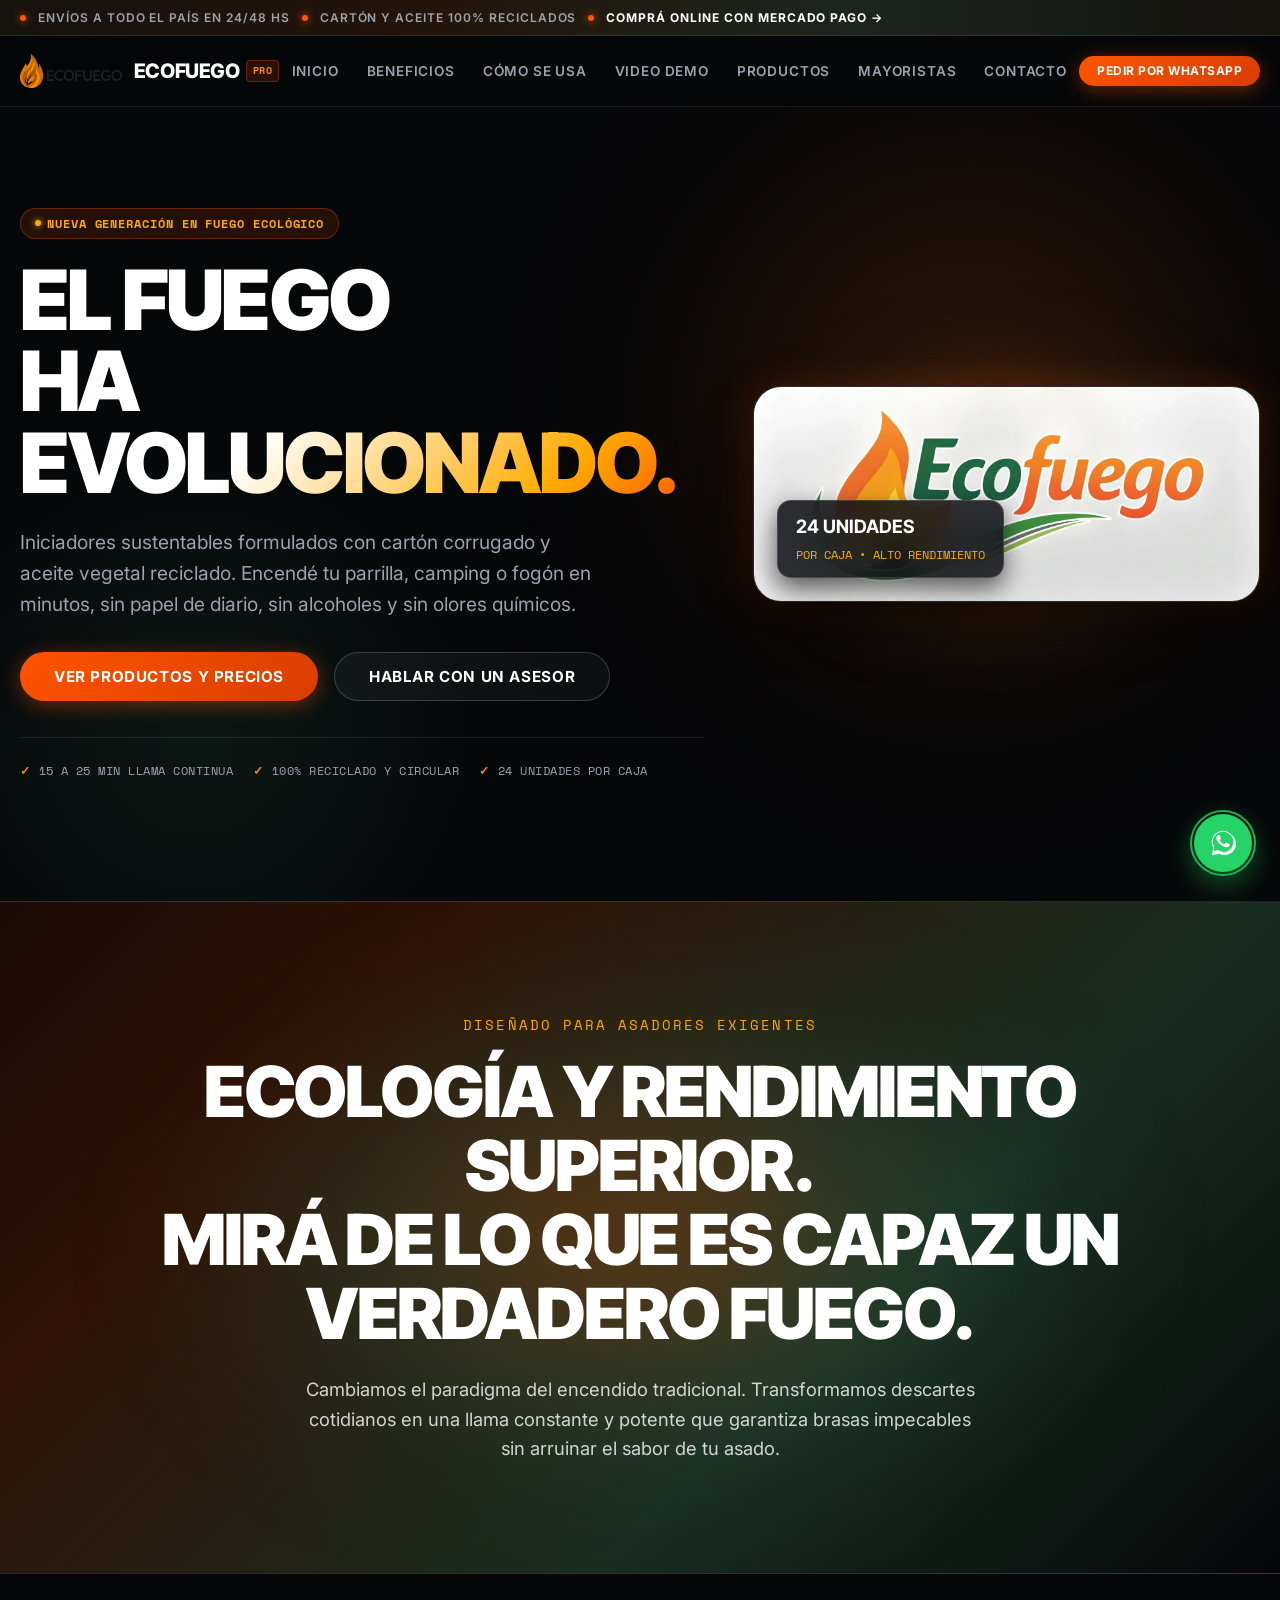
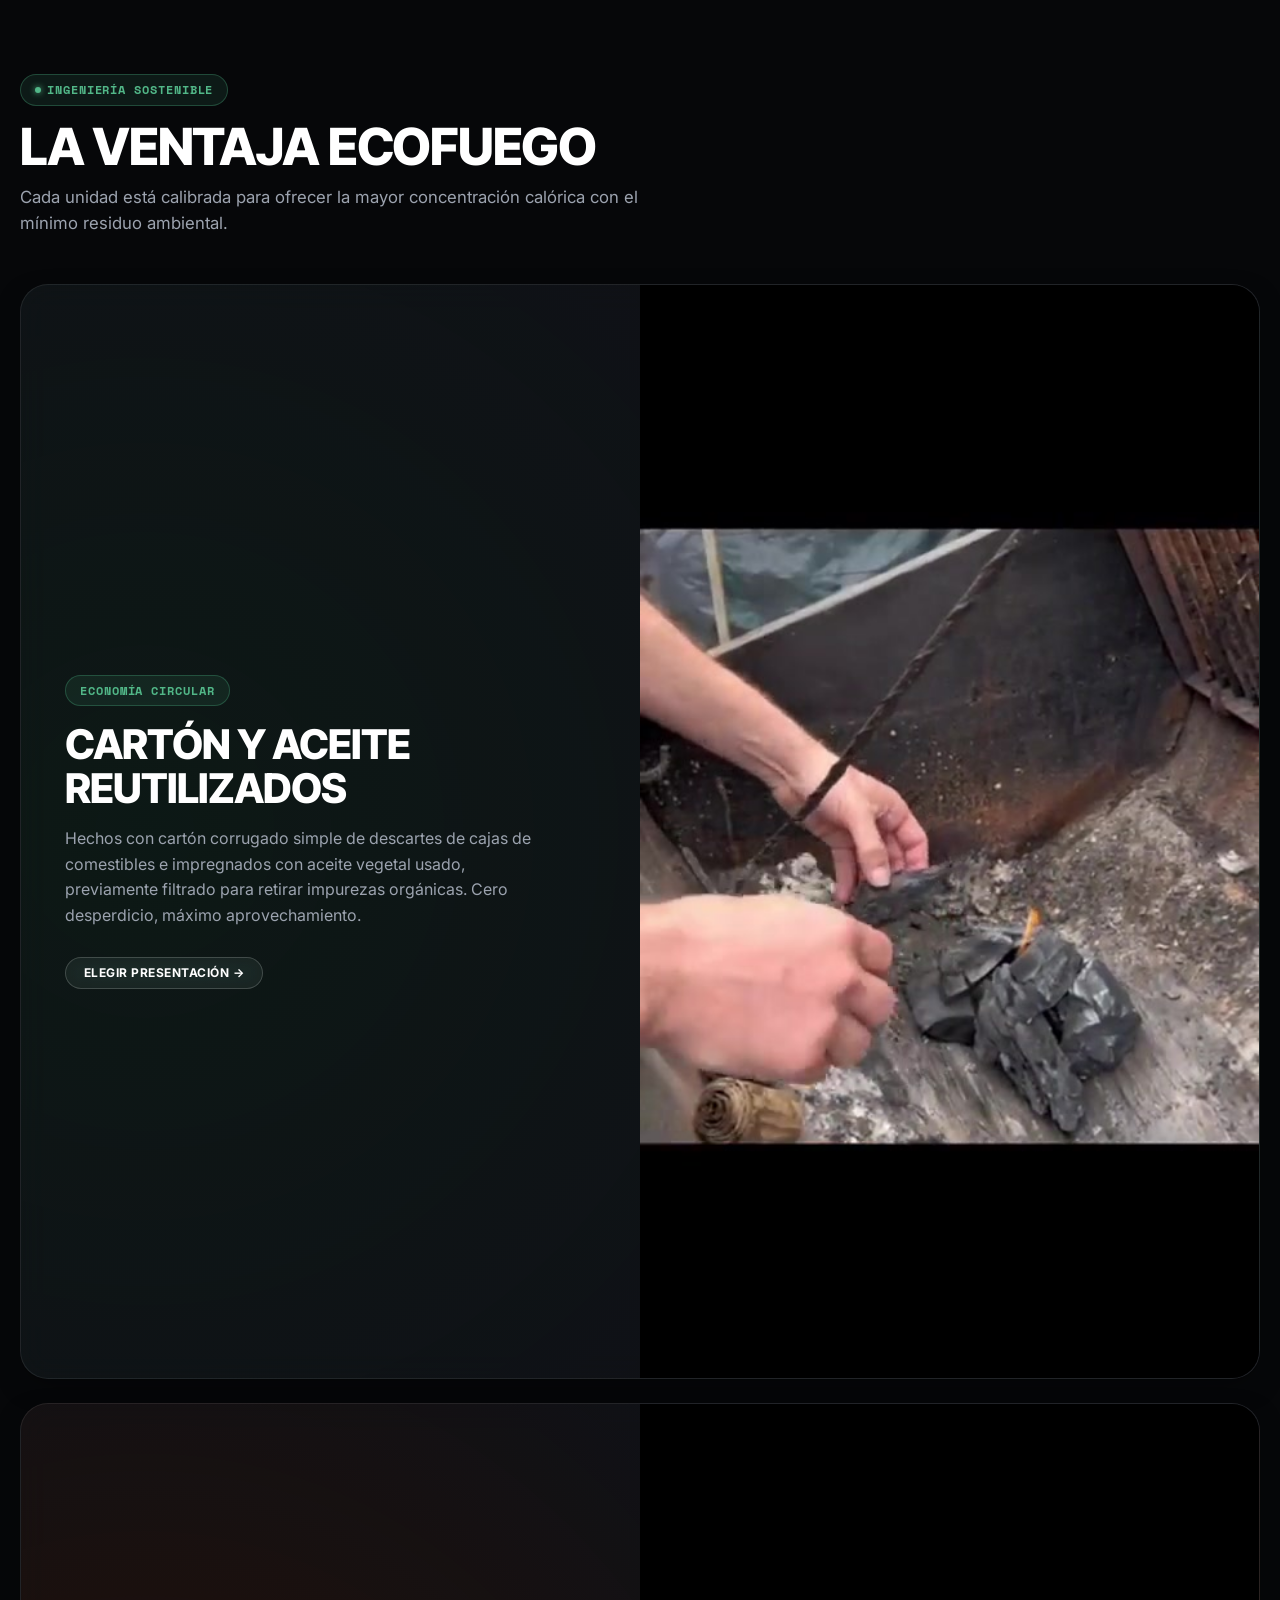
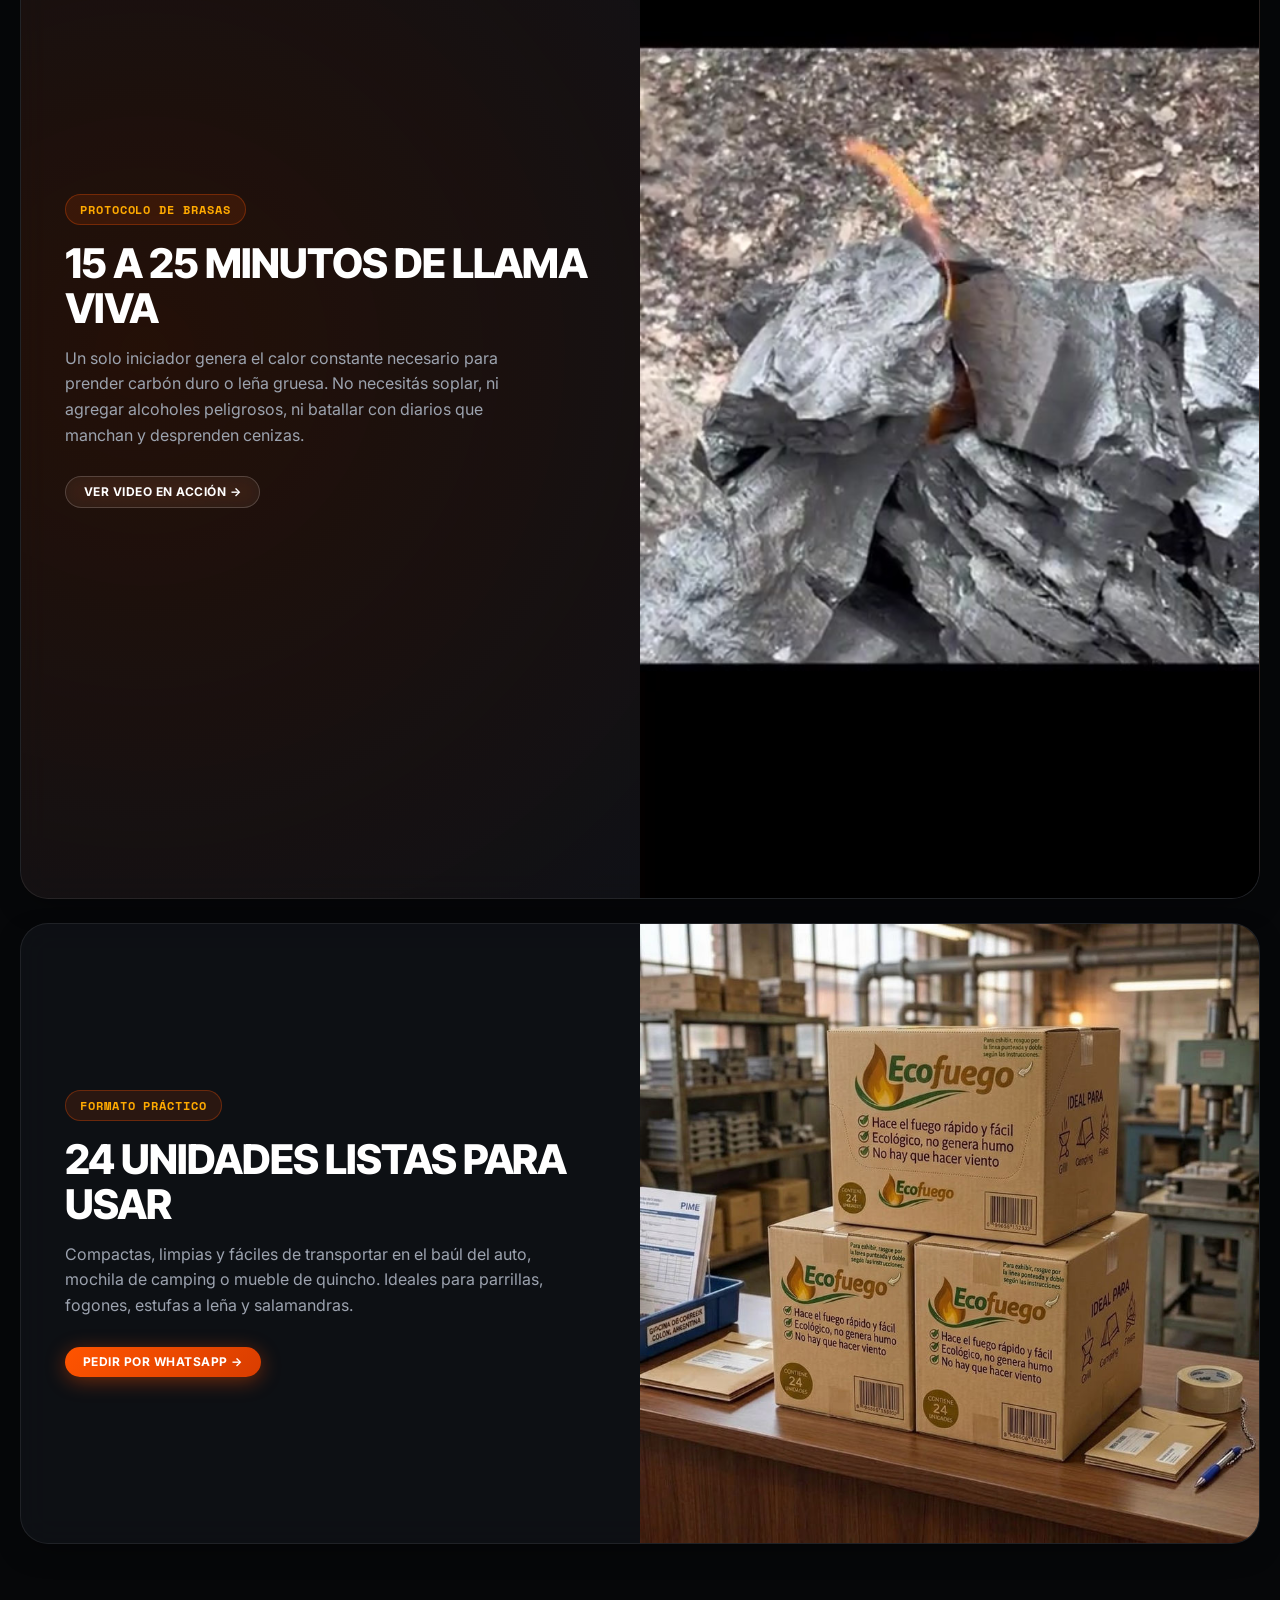
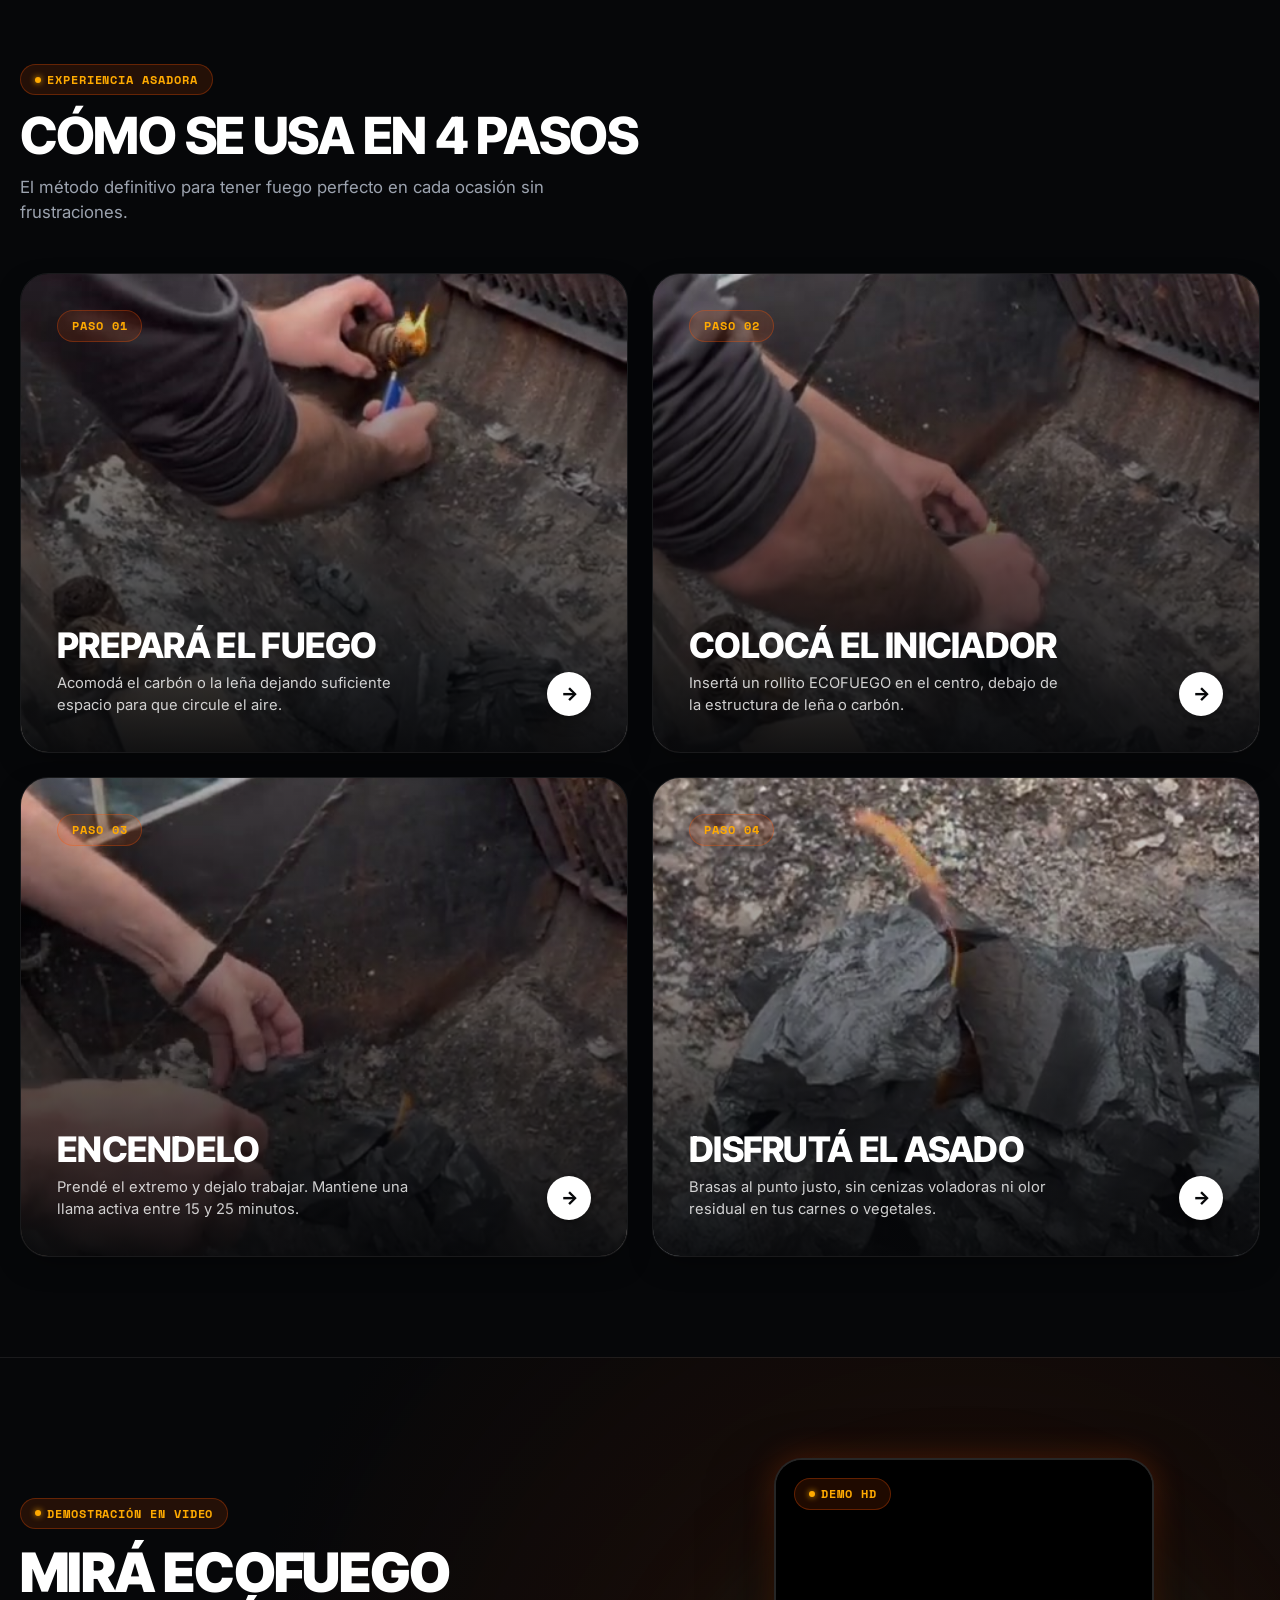
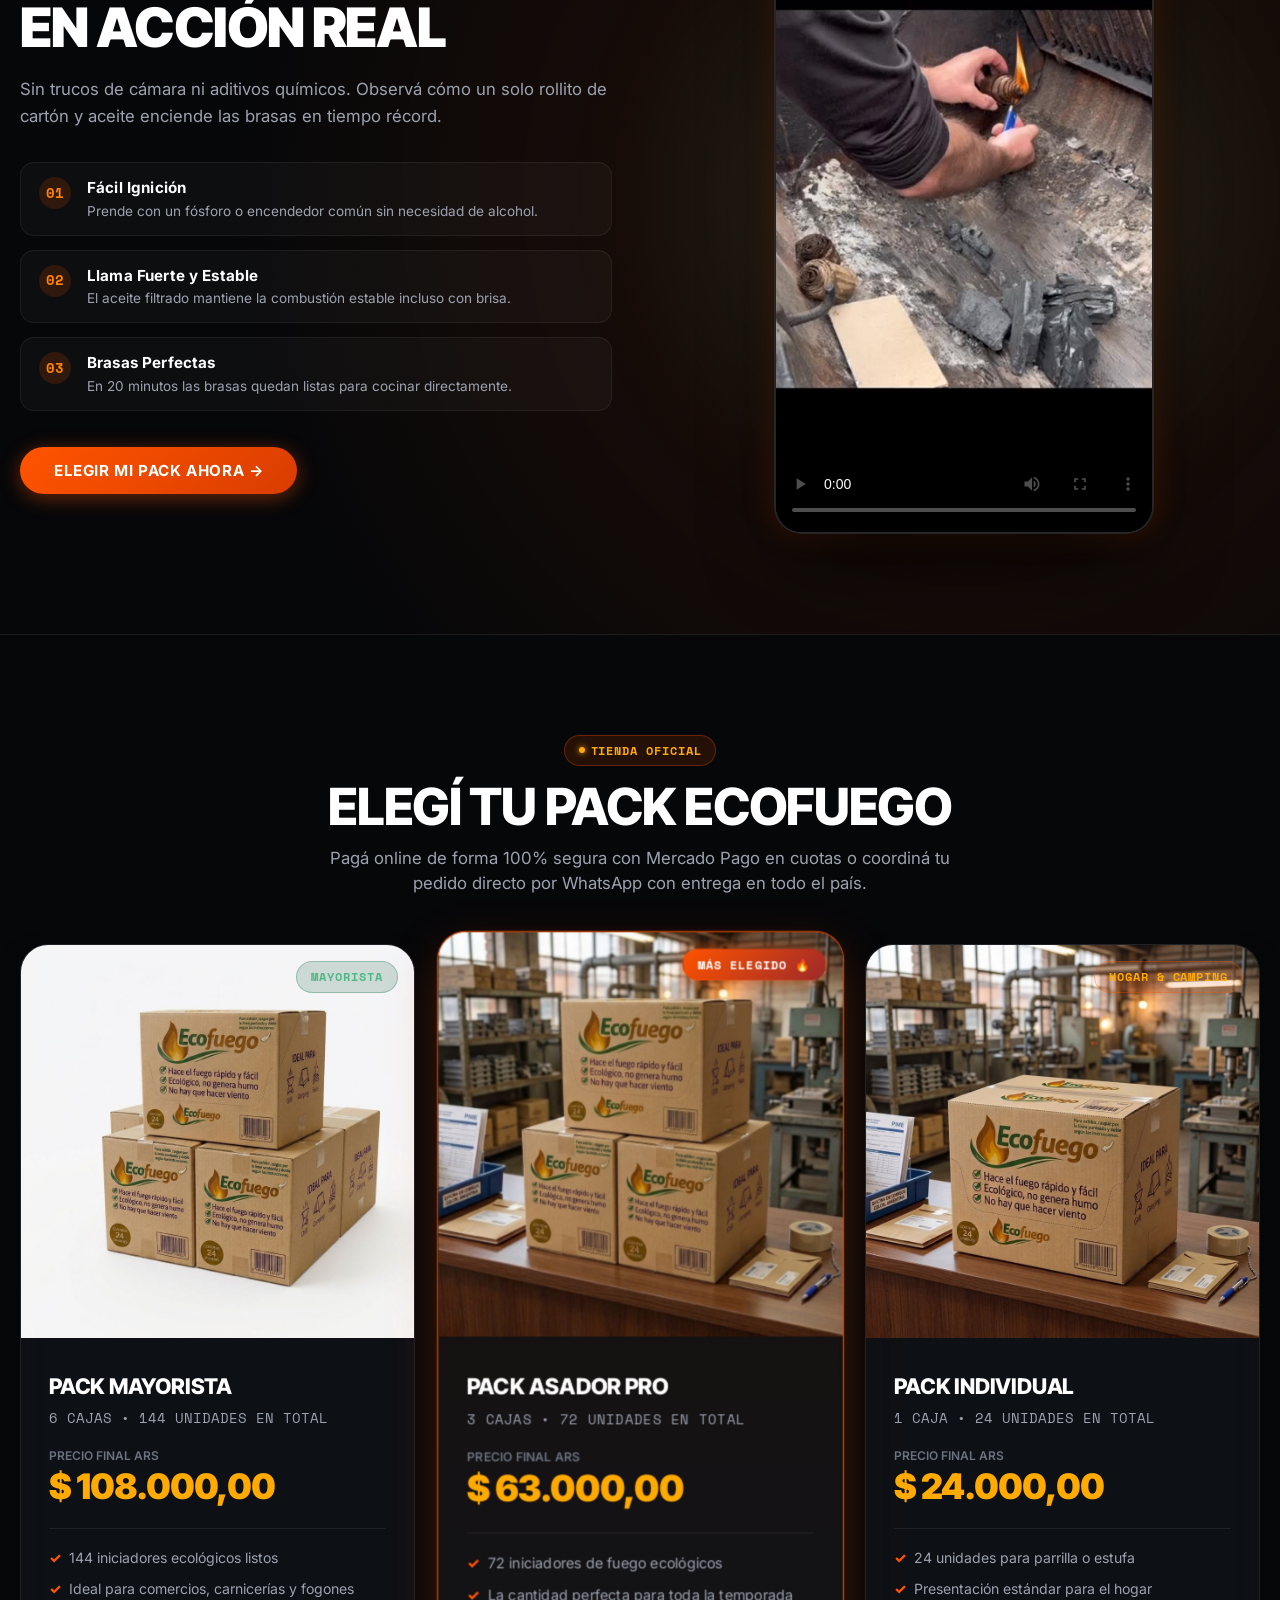
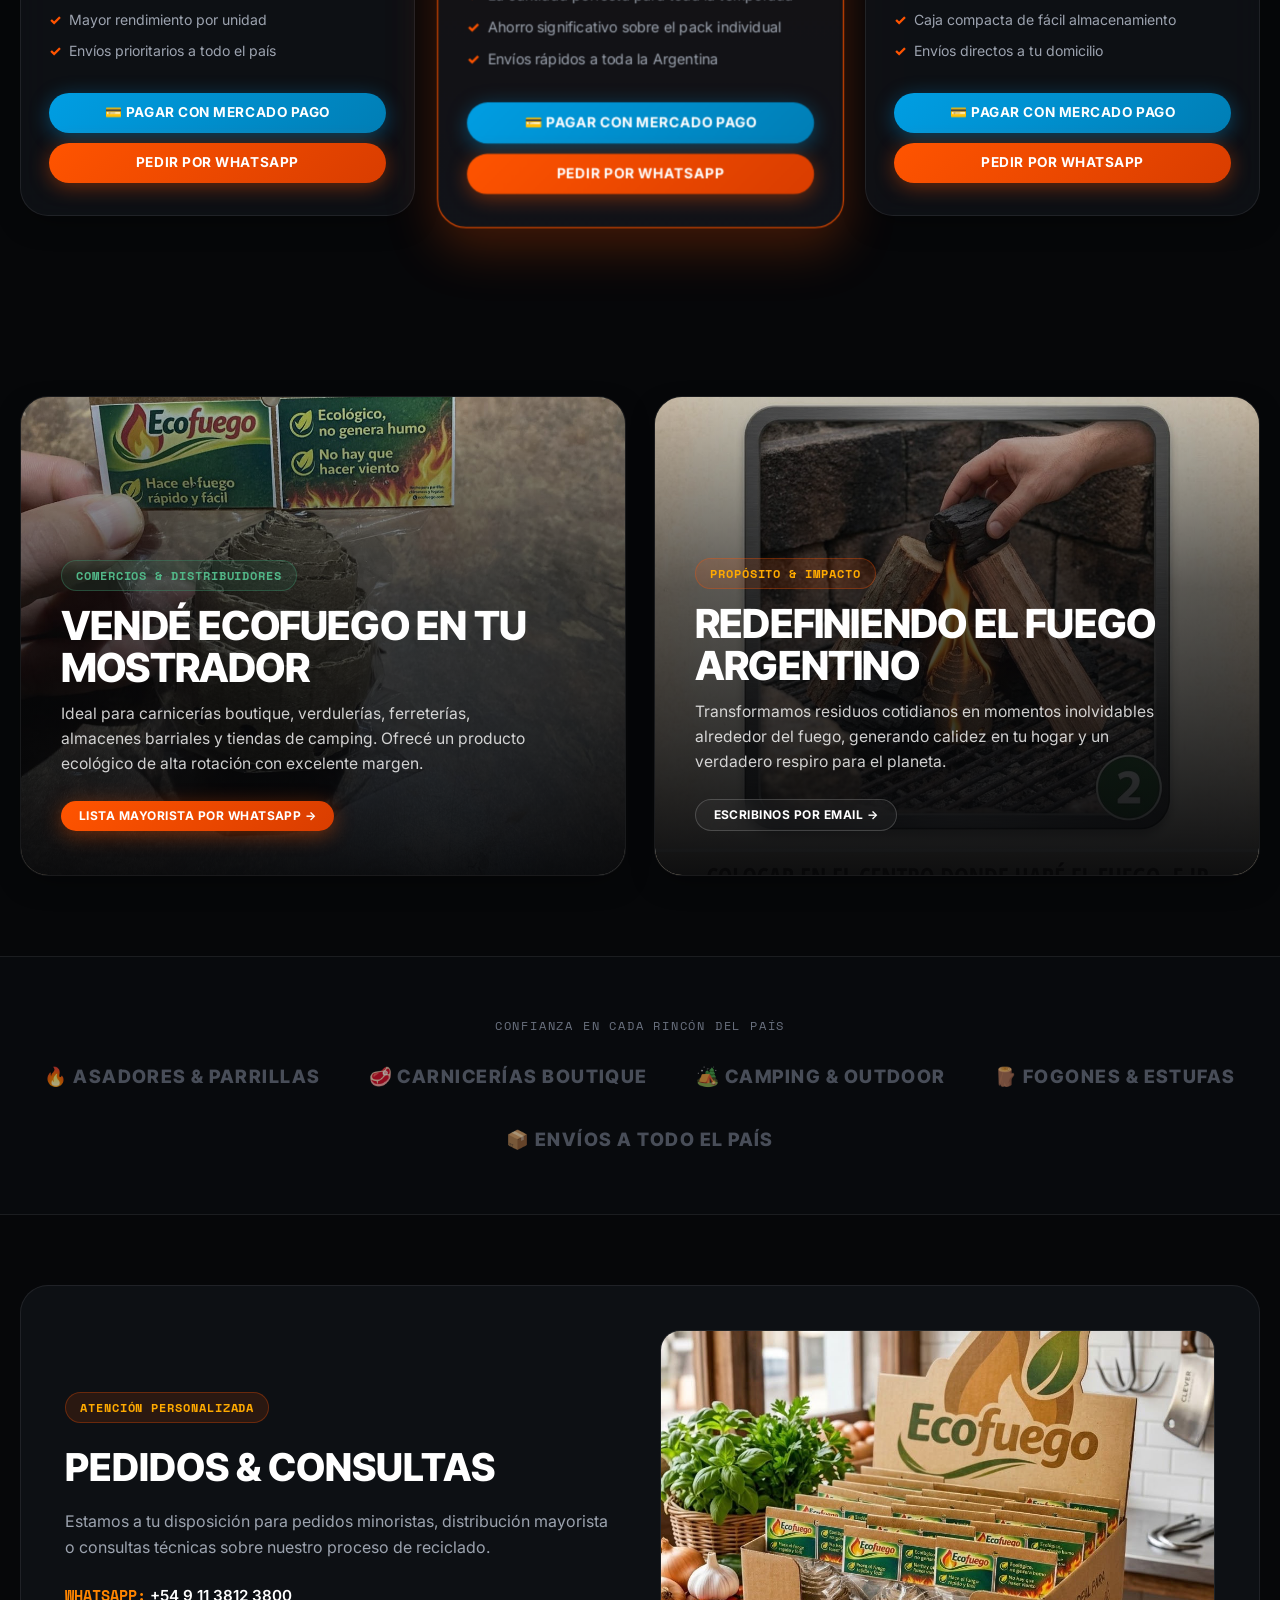
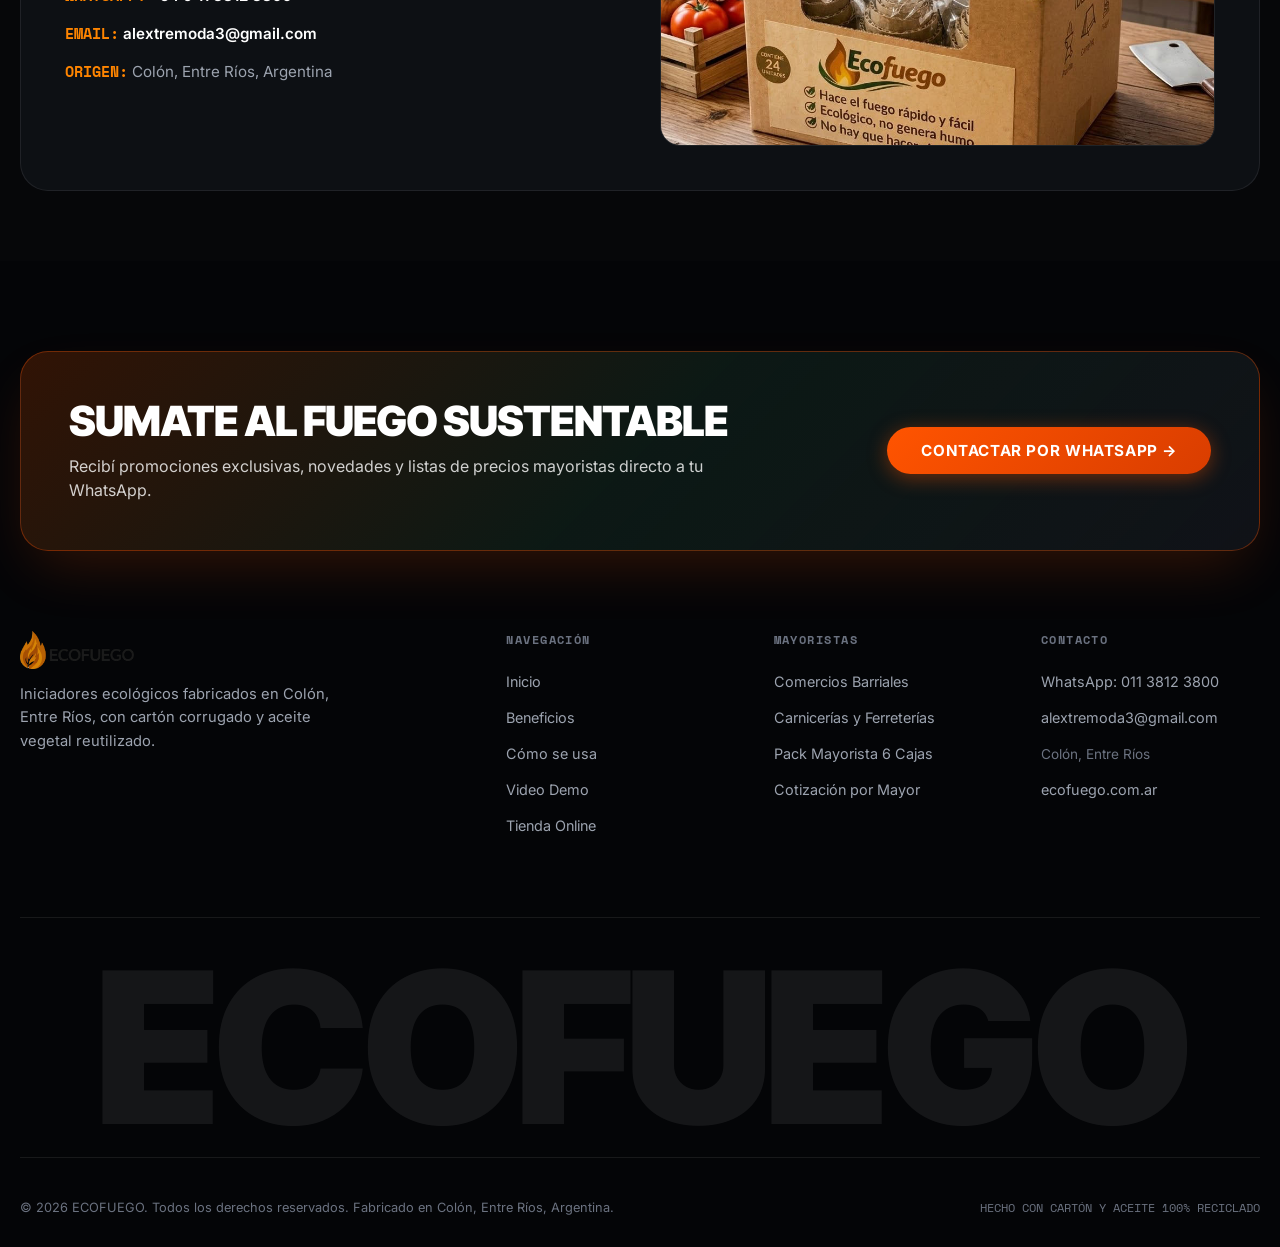
==== commit 78e8ae6b: "backup: versión actual completa antes de desplegar versión Replit - Versión live en producción (comm" ====
--- a/index.html
+++ b/index.html
@@ -3,337 +3,641 @@
 <head>
   <meta charset="UTF-8">
   <meta name="viewport" content="width=device-width, initial-scale=1.0">
-  <title>ECOFUEGO — Iniciadores de fuego ecológicos</title>
-  <meta name="description" content="Iniciadores de fuego ecológicos hechos con cartón y aceite reciclado. Prendé la parrilla sin papel ni olor. 24 unidades por caja. Envíos a todo el país.">
+  <title>ECOFUEGO — El Fuego Ha Evolucionado | Iniciadores Ecológicos</title>
+  <meta name="description" content="Iniciadores de fuego ecológicos de alta eficiencia fabricados con cartón corrugado y aceite vegetal reciclado. Sin papel, sin alcoholes, sin olores. Envíos a todo el país.">
   <link rel="canonical" href="https://ecofuego.com.ar/">
-  <meta name="theme-color" content="#1a120c">
-
-  <!-- Open Graph (WhatsApp / Facebook) -->
+  <meta name="theme-color" content="#060709">
+
+  <!-- Open Graph / WhatsApp / Facebook -->
   <meta property="og:type" content="website">
   <meta property="og:site_name" content="ECOFUEGO">
   <meta property="og:locale" content="es_AR">
   <meta property="og:url" content="https://ecofuego.com.ar/">
-  <meta property="og:title" content="ECOFUEGO — Iniciadores de fuego ecológicos">
-  <meta property="og:description" content="Prendé la parrilla o el fogón en minutos: cartón y aceite reciclado, 24 unidades por caja, sin humo ni olor. Envíos a todo el país 🌿">
+  <meta property="og:title" content="ECOFUEGO — El Fuego Ha Evolucionado">
+  <meta property="og:description" content="Iniciadores de fuego sustentables: cartón y aceite reciclado, 24 unidades por caja, 15-25 min de llama continua sin humos tóxicos.">
   <meta property="og:image" content="https://ecofuego.com.ar/assets/og-image.jpg">
   <meta property="og:image:width" content="1200">
   <meta property="og:image:height" content="630">
-  <meta property="og:image:alt" content="Cajitas ECOFUEGO - iniciadores de fuego ecologicos">
+  <meta property="og:image:alt" content="ECOFUEGO - Iniciadores de fuego sustentables">
 
   <!-- Twitter / X -->
   <meta name="twitter:card" content="summary_large_image">
-  <meta name="twitter:title" content="ECOFUEGO — Iniciadores de fuego ecológicos">
-  <meta name="twitter:description" content="Prendé la parrilla en minutos: cartón y aceite reciclado, 24 unidades por caja. Envíos a todo el país 🌿">
+  <meta name="twitter:title" content="ECOFUEGO — El Fuego Ha Evolucionado">
+  <meta name="twitter:description" content="Iniciadores ecológicos hechos con cartón y aceite reutilizados. 24 unidades por caja. Envíos a toda Argentina 🌿">
   <meta name="twitter:image" content="https://ecofuego.com.ar/assets/og-image.jpg">
+
   <link rel="icon" type="image/png" href="assets/logo.png">
   <link rel="preconnect" href="https://fonts.googleapis.com">
   <link rel="preconnect" href="https://fonts.gstatic.com" crossorigin>
-  <link href="https://fonts.googleapis.com/css2?family=Inter:wght@400;500;600;700;800&family=Playfair+Display:wght@700;800&display=swap" rel="stylesheet">
+  <link href="https://fonts.googleapis.com/css2?family=Inter+Tight:wght@700;800;900&family=Inter:wght@400;500;600;700&family=Space+Mono:wght@400;700&display=swap" rel="stylesheet">
   <link rel="stylesheet" href="css/styles.css">
 </head>
 <body>
 
+  <!-- TOP TICKER ANNOUNCEMENT (Enhanced Bar) -->
+  <div class="ticker">
+    <div class="container ticker__inner">
+      <span class="ticker__dot"></span>
+      <span>Envíos a todo el país en 24/48 hs</span>
+      <span class="ticker__dot"></span>
+      <span class="ticker__text">Cartón y aceite 100% reciclados</span>
+      <span class="ticker__dot"></span>
+      <a href="#productos" class="ticker__link">Comprá online con Mercado Pago &rarr;</a>
+    </div>
+  </div>
+
+  <!-- FLOATING GLASS HEADER -->
   <header class="header" id="header">
     <div class="container header__inner">
-      <a href="#inicio" class="header__logo">
-        <img src="assets/logo.png" alt="ECOFUEGO" width="140" height="46">
+      <a href="#inicio" class="header__brand">
+        <img src="assets/logo.png" alt="ECOFUEGO" class="header__logo">
+        <span class="header__brand-text">ECOFUEGO <span class="header__brand-tag">PRO</span></span>
       </a>
+
       <nav class="nav" id="nav">
         <a href="#inicio" class="nav__link">Inicio</a>
         <a href="#beneficios" class="nav__link">Beneficios</a>
         <a href="#como-se-usa" class="nav__link">Cómo se usa</a>
-        <a href="#video" class="nav__link">Video</a>
+        <a href="#video" class="nav__link">Video Demo</a>
         <a href="#productos" class="nav__link">Productos</a>
         <a href="#mayoristas" class="nav__link">Mayoristas</a>
         <a href="#contacto" class="nav__link">Contacto</a>
-        <a href="https://wa.me/5491138123800?text=Hola%20ECOFUEGO%2C%20quiero%20hacer%20un%20pedido" class="btn btn--sm nav__cta" target="_blank" rel="noopener">Hacer pedido</a>
       </nav>
-      <button class="header__burger" id="burger" aria-label="Abrir menú" aria-expanded="false">
-        <span></span><span></span><span></span>
-      </button>
+
+      <div class="header__actions">
+        <a href="https://wa.me/5491138123800?text=Hola%20ECOFUEGO%2C%20quiero%20hacer%20un%20pedido" class="btn btn--primary btn--sm" target="_blank" rel="noopener">
+          Pedir por WhatsApp
+        </a>
+        <button class="header__burger" id="burger" aria-label="Abrir menú" aria-expanded="false">
+          <span></span><span></span><span></span>
+        </button>
+      </div>
     </div>
   </header>
 
   <main>
 
-    <!-- HERO -->
+    <!-- HERO SECTION (Enhanced DTC Style) -->
     <section class="hero" id="inicio">
-      <div class="hero__bg">
-        <img src="assets/hero.webp" alt="" aria-hidden="true">
-      </div>
-      <div class="container hero__content">
-        <p class="hero__eyebrow">Iniciadores sustentables</p>
-        <h1 class="hero__title">Encendé tu fuego.<br>Cuidá el planeta.</h1>
-        <p class="hero__text">Iniciadores sustentables diseñados para simplificar tus momentos alrededor del fuego. Ideal para parrillas, camping y fogatas al aire libre.</p>
-        <div class="hero__actions">
-          <a href="#productos" class="btn btn--primary">VER PRODUCTOS</a>
-          <a href="https://wa.me/5491138123800?text=Hola%20ECOFUEGO%2C%20quiero%20hacer%20un%20pedido" class="btn btn--ghost" target="_blank" rel="noopener">Pedir por WhatsApp</a>
-        </div>
-      </div>
-    </section>
-
-    <!-- PRESENTACIONES -->
-    <section class="section presentations" id="presentaciones">
+      <div class="container hero__grid">
+        <div class="hero__content">
+          <div class="badge">
+            <span class="badge__dot"></span>
+            NUEVA GENERACIÓN EN FUEGO ECOLÓGICO
+          </div>
+          <h1 class="hero__title">
+            <span>EL FUEGO</span>
+            <span class="text-gradient">HA EVOLUCIONADO.</span>
+          </h1>
+          <p class="hero__subtitle">
+            Iniciadores sustentables formulados con cartón corrugado y aceite vegetal reciclado. Encendé tu parrilla, camping o fogón en minutos, sin papel de diario, sin alcoholes y sin olores químicos.
+          </p>
+          <div class="hero__actions">
+            <a href="#productos" class="btn btn--primary btn--lg">VER PRODUCTOS Y PRECIOS</a>
+            <a href="https://wa.me/5491138123800?text=Hola%20ECOFUEGO%2C%20quiero%20hacer%20un%20pedido" class="btn btn--ghost btn--lg" target="_blank" rel="noopener">
+              HABLAR CON UN ASESOR
+            </a>
+          </div>
+          <div class="hero__trust">
+            <div class="hero__trust-item">
+              <span class="hero__trust-icon">✓</span>
+              <span>15 a 25 min llama continua</span>
+            </div>
+            <div class="hero__trust-item">
+              <span class="hero__trust-icon">✓</span>
+              <span>100% Reciclado y Circular</span>
+            </div>
+            <div class="hero__trust-item">
+              <span class="hero__trust-icon">✓</span>
+              <span>24 unidades por caja</span>
+            </div>
+          </div>
+        </div>
+
+        <div class="hero__visual">
+          <div class="hero__visual-glow"></div>
+          <div class="hero__image-wrap">
+            <img src="assets/hero.webp" alt="Iniciadores de fuego ECOFUEGO" width="640" height="480">
+          </div>
+          <div class="hero__badge-floating">
+            <strong>24 UNIDADES</strong>
+            <span>Por caja • Alto Rendimiento</span>
+          </div>
+        </div>
+      </div>
+    </section>
+
+    <!-- MONUMENTAL AURORA STATEMENT (Enhanced Style) -->
+    <section class="statement">
+      <div class="container statement__content">
+        <span class="statement__eyebrow">DISEÑADO PARA ASADORES EXIGENTES</span>
+        <h2 class="statement__title">
+          ECOLOGÍA Y RENDIMIENTO SUPERIOR.<br>
+          MIRÁ DE LO QUE ES CAPAZ UN VERDADERO FUEGO.
+        </h2>
+        <p class="statement__desc">
+          Cambiamos el paradigma del encendido tradicional. Transformamos descartes cotidianos en una llama constante y potente que garantiza brasas impecables sin arruinar el sabor de tu asado.
+        </p>
+      </div>
+    </section>
+
+    <!-- BENTO FEATURES (Enhanced Wide Feature Cards) -->
+    <section class="bento-features" id="beneficios">
       <div class="container">
-        <h2 class="section__title">Nuestras presentaciones</h2>
-        <div class="presentations__grid">
-          <article class="presentation-card">
-            <div class="presentation-card__icon">🔥</div>
-            <h3>Iniciadores por Unidad</h3>
-            <p>Comprá sueltos, la cantidad que necesites para tu próxima parrilla o fogón.</p>
-          </article>
-          <article class="presentation-card">
-            <div class="presentation-card__icon">📦</div>
-            <h3>Caja por 24 unidades</h3>
-            <p>La presentación ideal para el hogar. 24 iniciadores listos para usar.</p>
-          </article>
-          <article class="presentation-card">
-            <div class="presentation-card__icon">🏬</div>
-            <h3>Caja por 32 unidades</h3>
-            <p>Más rendimiento por caja para comercios y mayoristas.</p>
-          </article>
-        </div>
-      </div>
-    </section>
-
-    <!-- BENEFICIOS -->
-    <section class="section section--dark benefits" id="beneficios">
+        <div class="section-head">
+          <div class="badge badge--green section-head__badge">
+            <span class="badge__dot"></span>
+            INGENIERÍA SOSTENIBLE
+          </div>
+          <h2 class="section-head__title">LA VENTAJA ECOFUEGO</h2>
+          <p class="section-head__subtitle">
+            Cada unidad está calibrada para ofrecer la mayor concentración calórica con el mínimo residuo ambiental.
+          </p>
+        </div>
+
+        <div class="bento-features__list">
+
+          <!-- Bento Card 1 -->
+          <article class="bento-card-wide bento-card-wide--glow-green">
+            <div class="bento-card-wide__body">
+              <div class="badge badge--green">ECONOMÍA CIRCULAR</div>
+              <h3 class="bento-card-wide__title">CARTÓN Y ACEITE REUTILIZADOS</h3>
+              <p class="bento-card-wide__desc">
+                Hechos con cartón corrugado simple de descartes de cajas de comestibles e impregnados con aceite vegetal usado, previamente filtrado para retirar impurezas orgánicas. Cero desperdicio, máximo aprovechamiento.
+              </p>
+              <a href="#productos" class="btn btn--ghost btn--sm">ELEGIR PRESENTACIÓN &rarr;</a>
+            </div>
+            <div class="bento-card-wide__img">
+              <img src="assets/how-3.jpg" alt="Encendido ecológico ECOFUEGO" loading="lazy">
+            </div>
+          </article>
+
+          <!-- Bento Card 2 -->
+          <article class="bento-card-wide bento-card-wide--glow-ember">
+            <div class="bento-card-wide__body">
+              <div class="badge">PROTOCOLO DE BRASAS</div>
+              <h3 class="bento-card-wide__title">15 A 25 MINUTOS DE LLAMA VIVA</h3>
+              <p class="bento-card-wide__desc">
+                Un solo iniciador genera el calor constante necesario para prender carbón duro o leña gruesa. No necesitás soplar, ni agregar alcoholes peligrosos, ni batallar con diarios que manchan y desprenden cenizas.
+              </p>
+              <a href="#video" class="btn btn--ghost btn--sm">VER VIDEO EN ACCIÓN &rarr;</a>
+            </div>
+            <div class="bento-card-wide__img">
+              <img src="assets/how-4.jpg" alt="Brasas al rojo vivo" loading="lazy">
+            </div>
+          </article>
+
+          <!-- Bento Card 3 -->
+          <article class="bento-card-wide">
+            <div class="bento-card-wide__body">
+              <div class="badge">FORMATO PRÁCTICO</div>
+              <h3 class="bento-card-wide__title">24 UNIDADES LISTAS PARA USAR</h3>
+              <p class="bento-card-wide__desc">
+                Compactas, limpias y fáciles de transportar en el baúl del auto, mochila de camping o mueble de quincho. Ideales para parrillas, fogones, estufas a leña y salamandras.
+              </p>
+              <a href="https://wa.me/5491138123800?text=Hola%20ECOFUEGO%2C%20quiero%20hacer%20un%20pedido" class="btn btn--primary btn--sm" target="_blank" rel="noopener">
+                PEDIR POR WHATSAPP &rarr;
+              </a>
+            </div>
+            <div class="bento-card-wide__img">
+              <img src="assets/pack-3.jpg" alt="Cajas ECOFUEGO 24 unidades" loading="lazy">
+            </div>
+          </article>
+
+        </div>
+      </div>
+    </section>
+
+    <!-- 2x2 IMPACT ACTION CARDS (Enhanced Grid with Arrow Circles) -->
+    <section class="impact-grid-section" id="como-se-usa">
       <div class="container">
-        <h2 class="section__title section__title--light">Beneficios ECOFUEGO</h2>
-        <div class="benefits__grid">
-          <article class="benefit-card">
-            <div class="benefit-card__num">♻️</div>
-            <h3>Cartón y aceite reutilizados</h3>
-            <p>Hechos con cartón corrugado simple de descartes de cajas de comestibles y productos de limpieza. Se cortan, se forman y se impregnan con una pequeña cantidad de aceite usado de cocina, filtrado previamente para retirar impurezas orgánicas.</p>
-          </article>
-          <article class="benefit-card">
-            <div class="benefit-card__num">⏱️</div>
-            <h3>De 15 a 25 minutos encendido</h3>
-            <p>Cada unidad permanece encendida entre 15 y 25 minutos. La duración varía según la humedad y la temperatura ambiente.</p>
-          </article>
-          <article class="benefit-card">
-            <div class="benefit-card__num">✅</div>
-            <h3>24 unidades por caja</h3>
-            <p>Cada caja contiene 24 iniciadores, para usar en parrillas, estufas, fogones y hogares.</p>
-          </article>
-        </div>
-      </div>
-    </section>
-
-    <!-- CÓMO SE USA -->
-    <section class="section how" id="como-se-usa">
+        <div class="section-head">
+          <div class="badge section-head__badge">
+            <span class="badge__dot"></span>
+            EXPERIENCIA ASADORA
+          </div>
+          <h2 class="section-head__title">CÓMO SE USA EN 4 PASOS</h2>
+          <p class="section-head__subtitle">
+            El método definitivo para tener fuego perfecto en cada ocasión sin frustraciones.
+          </p>
+        </div>
+
+        <div class="impact-grid">
+
+          <!-- Card 1 -->
+          <article class="impact-card">
+            <div class="impact-card__bg">
+              <img src="assets/how-1.jpg" alt="Paso 1: Prepará el fuego" loading="lazy">
+            </div>
+            <div class="impact-card__overlay"></div>
+            <div class="impact-card__content">
+              <div class="badge impact-card__badge">PASO 01</div>
+              <div class="impact-card__bottom">
+                <div>
+                  <h3 class="impact-card__title">PREPARÁ EL FUEGO</h3>
+                  <p class="impact-card__desc">Acomodá el carbón o la leña dejando suficiente espacio para que circule el aire.</p>
+                </div>
+                <a href="#video" class="btn-circle-arrow" aria-label="Ver paso 1">&rarr;</a>
+              </div>
+            </div>
+          </article>
+
+          <!-- Card 2 -->
+          <article class="impact-card">
+            <div class="impact-card__bg">
+              <img src="assets/how-2.jpg" alt="Paso 2: Colocá el iniciador" loading="lazy">
+            </div>
+            <div class="impact-card__overlay"></div>
+            <div class="impact-card__content">
+              <div class="badge impact-card__badge">PASO 02</div>
+              <div class="impact-card__bottom">
+                <div>
+                  <h3 class="impact-card__title">COLOCÁ EL INICIADOR</h3>
+                  <p class="impact-card__desc">Insertá un rollito ECOFUEGO en el centro, debajo de la estructura de leña o carbón.</p>
+                </div>
+                <a href="#video" class="btn-circle-arrow" aria-label="Ver paso 2">&rarr;</a>
+              </div>
+            </div>
+          </article>
+
+          <!-- Card 3 -->
+          <article class="impact-card">
+            <div class="impact-card__bg">
+              <img src="assets/how-3.jpg" alt="Paso 3: Encendelo" loading="lazy">
+            </div>
+            <div class="impact-card__overlay"></div>
+            <div class="impact-card__content">
+              <div class="badge impact-card__badge">PASO 03</div>
+              <div class="impact-card__bottom">
+                <div>
+                  <h3 class="impact-card__title">ENCENDELO</h3>
+                  <p class="impact-card__desc">Prendé el extremo y dejalo trabajar. Mantiene una llama activa entre 15 y 25 minutos.</p>
+                </div>
+                <a href="#video" class="btn-circle-arrow" aria-label="Ver paso 3">&rarr;</a>
+              </div>
+            </div>
+          </article>
+
+          <!-- Card 4 -->
+          <article class="impact-card">
+            <div class="impact-card__bg">
+              <img src="assets/how-4.jpg" alt="Paso 4: Disfrutá el fuego" loading="lazy">
+            </div>
+            <div class="impact-card__overlay"></div>
+            <div class="impact-card__content">
+              <div class="badge impact-card__badge">PASO 04</div>
+              <div class="impact-card__bottom">
+                <div>
+                  <h3 class="impact-card__title">DISFRUTÁ EL ASADO</h3>
+                  <p class="impact-card__desc">Brasas al punto justo, sin cenizas voladoras ni olor residual en tus carnes o vegetales.</p>
+                </div>
+                <a href="#productos" class="btn-circle-arrow" aria-label="Comprar ECOFUEGO">&rarr;</a>
+              </div>
+            </div>
+          </article>
+
+        </div>
+      </div>
+    </section>
+
+    <!-- CINEMATIC VIDEO THEATER (Estéticamente Relativo Perfecto) -->
+    <section class="video-theater" id="video">
+      <div class="container video-theater__grid">
+
+        <div class="video-theater__info">
+          <div class="badge">
+            <span class="badge__dot"></span>
+            DEMOSTRACIÓN EN VIDEO
+          </div>
+          <h2 class="video-theater__title">
+            MIRÁ ECOFUEGO<br>EN ACCIÓN REAL
+          </h2>
+          <p class="video-theater__desc">
+            Sin trucos de cámara ni aditivos químicos. Observá cómo un solo rollito de cartón y aceite enciende las brasas en tiempo récord.
+          </p>
+
+          <div class="steps-stack">
+            <div class="step-item">
+              <span class="step-item__num">01</span>
+              <div class="step-item__text">
+                <h4>Fácil Ignición</h4>
+                <p>Prende con un fósforo o encendedor común sin necesidad de alcohol.</p>
+              </div>
+            </div>
+            <div class="step-item">
+              <span class="step-item__num">02</span>
+              <div class="step-item__text">
+                <h4>Llama Fuerte y Estable</h4>
+                <p>El aceite filtrado mantiene la combustión estable incluso con brisa.</p>
+              </div>
+            </div>
+            <div class="step-item">
+              <span class="step-item__num">03</span>
+              <div class="step-item__text">
+                <h4>Brasas Perfectas</h4>
+                <p>En 20 minutos las brasas quedan listas para cocinar directamente.</p>
+              </div>
+            </div>
+          </div>
+
+          <a href="#productos" class="btn btn--primary btn--lg">
+            ELEGIR MI PACK AHORA &rarr;
+          </a>
+        </div>
+
+        <div class="video-theater__player-wrap">
+          <div class="video-theater__glow"></div>
+          <div class="video-theater__mockup">
+            <div class="badge video-theater__badge">
+              <span class="badge__dot"></span> DEMO HD
+            </div>
+            <video class="video-player" controls playsinline preload="metadata" poster="assets/demo-poster.jpg">
+              <source src="assets/demo.mp4" type="video/mp4">
+              Tu navegador no soporta la reproducción de video HTML5.
+            </video>
+          </div>
+        </div>
+
+      </div>
+    </section>
+
+    <!-- PRODUCTS CATALOG & MERCADO PAGO INTEGRATION (Enhanced Pricing Style) -->
+    <section class="catalog-section" id="productos">
       <div class="container">
-        <h2 class="section__title">Cómo se usa</h2>
-        <div class="how__grid">
-          <article class="how-step">
-            <div class="how-step__img">
-              <img src="assets/how-1.jpg" alt="Prepará el fuego" loading="lazy">
-              <span class="how-step__num">01</span>
-            </div>
-            <div class="how-step__content">
-              <h3>Prepará el fuego</h3>
-              <p>Colocá la leña o el carbón con espacio para que circule el aire.</p>
-            </div>
-          </article>
-          <article class="how-step">
-            <div class="how-step__img">
-              <img src="assets/how-2.jpg" alt="Colocá el iniciador" loading="lazy">
-              <span class="how-step__num">02</span>
-            </div>
-            <div class="how-step__content">
-              <h3>Colocá el iniciador</h3>
-              <p>Colocá un iniciador ECOFUEGO debajo de la leña o el carbón.</p>
-            </div>
-          </article>
-          <article class="how-step">
-            <div class="how-step__img">
-              <img src="assets/how-3.jpg" alt="Encendelo" loading="lazy">
-              <span class="how-step__num">03</span>
-            </div>
-            <div class="how-step__content">
-              <h3>Encendelo</h3>
-              <p>Dejá que el iniciador trabaje; cada unidad dura aproximadamente entre 15 y 25 minutos según la humedad y la temperatura ambiente.</p>
-            </div>
-          </article>
-          <article class="how-step">
-            <div class="how-step__img">
-              <img src="assets/how-4.jpg" alt="Disfrutá el fuego" loading="lazy">
-              <span class="how-step__num">04</span>
-            </div>
-            <div class="how-step__content">
-              <h3>Disfrutá el fuego</h3>
-              <p>En parrillas, estufas, fogones u hogares.</p>
-            </div>
-          </article>
-        </div>
-      </div>
-    </section>
-
-    <!-- VIDEO -->
-    <section class="section section--dark video" id="video">
+        <div class="section-head" style="text-align: center; max-width: 720px; margin-inline: auto;">
+          <div class="badge section-head__badge">
+            <span class="badge__dot"></span>
+            TIENDA OFICIAL
+          </div>
+          <h2 class="section-head__title">ELEGÍ TU PACK ECOFUEGO</h2>
+          <p class="section-head__subtitle" style="margin-inline: auto;">
+            Pagá online de forma 100% segura con Mercado Pago en cuotas o coordiná tu pedido directo por WhatsApp con entrega en todo el país.
+          </p>
+        </div>
+
+        <div class="catalog__grid">
+
+          <!-- Card 1: Pack Mayorista 6 Cajas -->
+          <article class="catalog-card">
+            <div class="catalog-card__media">
+              <img src="assets/pack-6.jpg" alt="Pack Mayorista ECOFUEGO 6 cajas" loading="lazy">
+              <div class="catalog-card__badge-pos">
+                <span class="badge badge--green">MAYORISTA</span>
+              </div>
+            </div>
+            <div class="catalog-card__body">
+              <h3 class="catalog-card__title">PACK MAYORISTA</h3>
+              <p class="catalog-card__units">6 cajas • 144 unidades en total</p>
+              <div class="catalog-card__price-box">
+                <span class="catalog-card__price-label">Precio Final ARS</span>
+                <p class="catalog-card__price">$ 108.000,00</p>
+              </div>
+              <ul class="catalog-card__features">
+                <li>144 iniciadores ecológicos listos</li>
+                <li>Ideal para comercios, carnicerías y fogones</li>
+                <li>Mayor rendimiento por unidad</li>
+                <li>Envíos prioritarios a todo el país</li>
+              </ul>
+              <div class="catalog-card__actions">
+                <a href="#" class="btn btn--mp btn--block" data-mp="pack6" hidden target="_blank" rel="noopener">
+                  💳 PAGAR CON MERCADO PAGO
+                </a>
+                <a href="https://wa.me/5491138123800?text=Hola%20ECOFUEGO%2C%20quiero%20el%20Pack%20mayorista%20(6%20cajas)" class="btn btn--primary btn--block" target="_blank" rel="noopener">
+                  PEDIR POR WHATSAPP
+                </a>
+              </div>
+            </div>
+          </article>
+
+          <!-- Card 2: Pack 3 Cajas (Featured) -->
+          <article class="catalog-card catalog-card--featured">
+            <div class="catalog-card__media">
+              <img src="assets/pack-3.jpg" alt="Pack 3 cajas ECOFUEGO" loading="lazy">
+              <div class="catalog-card__badge-pos">
+                <span class="badge badge--hot">MÁS ELEGIDO 🔥</span>
+              </div>
+            </div>
+            <div class="catalog-card__body">
+              <h3 class="catalog-card__title">PACK ASADOR PRO</h3>
+              <p class="catalog-card__units">3 cajas • 72 unidades en total</p>
+              <div class="catalog-card__price-box">
+                <span class="catalog-card__price-label">Precio Final ARS</span>
+                <p class="catalog-card__price">$ 63.000,00</p>
+              </div>
+              <ul class="catalog-card__features">
+                <li>72 iniciadores de fuego ecológicos</li>
+                <li>La cantidad perfecta para toda la temporada</li>
+                <li>Ahorro significativo sobre el pack individual</li>
+                <li>Envíos rápidos a toda la Argentina</li>
+              </ul>
+              <div class="catalog-card__actions">
+                <a href="#" class="btn btn--mp btn--block" data-mp="pack3" hidden target="_blank" rel="noopener">
+                  💳 PAGAR CON MERCADO PAGO
+                </a>
+                <a href="https://wa.me/5491138123800?text=Hola%20ECOFUEGO%2C%20quiero%20el%20Pack%20(3%20cajas)" class="btn btn--primary btn--block" target="_blank" rel="noopener">
+                  PEDIR POR WHATSAPP
+                </a>
+              </div>
+            </div>
+          </article>
+
+          <!-- Card 3: Pack 1 Caja -->
+          <article class="catalog-card">
+            <div class="catalog-card__media">
+              <img src="assets/pack-1.jpg" alt="Pack individual ECOFUEGO 1 caja" loading="lazy">
+              <div class="catalog-card__badge-pos">
+                <span class="badge">HOGAR & CAMPING</span>
+              </div>
+            </div>
+            <div class="catalog-card__body">
+              <h3 class="catalog-card__title">PACK INDIVIDUAL</h3>
+              <p class="catalog-card__units">1 caja • 24 unidades en total</p>
+              <div class="catalog-card__price-box">
+                <span class="catalog-card__price-label">Precio Final ARS</span>
+                <p class="catalog-card__price">$ 24.000,00</p>
+              </div>
+              <ul class="catalog-card__features">
+                <li>24 unidades para parrilla o estufa</li>
+                <li>Presentación estándar para el hogar</li>
+                <li>Caja compacta de fácil almacenamiento</li>
+                <li>Envíos directos a tu domicilio</li>
+              </ul>
+              <div class="catalog-card__actions">
+                <a href="#" class="btn btn--mp btn--block" data-mp="caja1" hidden target="_blank" rel="noopener">
+                  💳 PAGAR CON MERCADO PAGO
+                </a>
+                <a href="https://wa.me/5491138123800?text=Hola%20ECOFUEGO%2C%20quiero%201%20caja" class="btn btn--primary btn--block" target="_blank" rel="noopener">
+                  PEDIR POR WHATSAPP
+                </a>
+              </div>
+            </div>
+          </article>
+
+        </div>
+      </div>
+    </section>
+
+    <!-- SPLIT EDITORIAL: MISIÓN & MAYORISTAS (Enhanced Style) -->
+    <section class="editorial-split" id="mayoristas">
+      <div class="container editorial-split__grid">
+
+        <!-- Card A: B2B Mayoristas -->
+        <article class="editorial-card">
+          <div class="editorial-card__bg">
+            <img src="assets/wholesale.jpg" alt="Ventas mayoristas ECOFUEGO" loading="lazy">
+          </div>
+          <div class="editorial-card__overlay"></div>
+          <div class="editorial-card__content">
+            <div class="badge badge--green">COMERCIOS & DISTRIBUIDORES</div>
+            <h3 class="editorial-card__title">VENDÉ ECOFUEGO EN TU MOSTRADOR</h3>
+            <p class="editorial-card__desc">
+              Ideal para carnicerías boutique, verdulerías, ferreterías, almacenes barriales y tiendas de camping. Ofrecé un producto ecológico de alta rotación con excelente margen.
+            </p>
+            <a href="https://wa.me/5491138123800?text=Hola%20ECOFUEGO%2C%20quiero%20info%20mayorista" class="btn btn--primary btn--sm" target="_blank" rel="noopener">
+              LISTA MAYORISTA POR WHATSAPP &rarr;
+            </a>
+          </div>
+        </article>
+
+        <!-- Card B: Misión Sustentable -->
+        <article class="editorial-card">
+          <div class="editorial-card__bg">
+            <img src="assets/mission.jpg" alt="Nuestra Misión ECOFUEGO" loading="lazy">
+          </div>
+          <div class="editorial-card__overlay"></div>
+          <div class="editorial-card__content">
+            <div class="badge">PROPÓSITO & IMPACTO</div>
+            <h3 class="editorial-card__title">REDEFINIENDO EL FUEGO ARGENTINO</h3>
+            <p class="editorial-card__desc">
+              Transformamos residuos cotidianos en momentos inolvidables alrededor del fuego, generando calidez en tu hogar y un verdadero respiro para el planeta.
+            </p>
+            <a href="mailto:alextremoda3@gmail.com" class="btn btn--ghost btn--sm">
+              ESCRIBINOS POR EMAIL &rarr;
+            </a>
+          </div>
+        </article>
+
+      </div>
+    </section>
+
+    <!-- TRUST & BUSINESS STRIP (Enhanced Monochrome Strip) -->
+    <section class="sponsors-strip">
       <div class="container">
-        <h2 class="section__title section__title--light">Mirá ECOFUEGO en acción</h2>
-        <p class="section__subtitle section__subtitle--light">Prendé el rollito, colocálo entre el carbón y en minutos tenés las brasas listas. Sin papel, sin complicaciones.</p>
-        <div class="video__wrap">
-          <video class="video__player" controls playsinline preload="metadata" poster="assets/demo-poster.jpg">
-            <source src="assets/demo.mp4" type="video/mp4">
-            Tu navegador no soporta la reproducción de video.
-          </video>
-        </div>
-      </div>
-    </section>
-
-    <!-- PRODUCTOS -->
-    <section class="section section--warm products" id="productos">
-      <div class="container">
-        <h2 class="section__title">Elegí tu ECOFUEGO</h2>
-        <p class="section__subtitle">Pagá online con Mercado Pago o hacé tu pedido por WhatsApp y te coordinamos la entrega.</p>
-        <div class="products__grid">
-          <article class="product-card">
-            <div class="product-card__img">
-              <img src="assets/pack-6.jpg" alt="Pack mayorista ECOFUEGO - 6 cajas de 24 unidades" loading="lazy">
-              <span class="product-card__badge">Mayorista</span>
-            </div>
-            <div class="product-card__body">
-              <h3>Pack mayorista ECOFUEGO</h3>
-              <p class="product-card__desc">6 cajas de 24 unidades</p>
-              <p class="product-card__price">$ 108.000,00</p>
-              <a href="#" class="btn btn--mp btn--block" data-mp="pack6" hidden target="_blank" rel="noopener">💳 Pagar con Mercado Pago</a>
-              <a href="https://wa.me/5491138123800?text=Hola%20ECOFUEGO%2C%20quiero%20el%20Pack%20mayorista%20(6%20cajas)" class="btn btn--primary btn--block" target="_blank" rel="noopener">Hacer pedido por WhatsApp</a>
-            </div>
-          </article>
-          <article class="product-card product-card--featured">
-            <div class="product-card__img">
-              <img src="assets/pack-3.jpg" alt="Pack ECOFUEGO - 3 cajas de 24 unidades" loading="lazy">
-              <span class="product-card__badge product-card__badge--hot">Más elegido</span>
-            </div>
-            <div class="product-card__body">
-              <h3>Pack ECOFUEGO</h3>
-              <p class="product-card__desc">3 cajas de 24 unidades</p>
-              <p class="product-card__price">$ 63.000,00</p>
-              <a href="#" class="btn btn--mp btn--block" data-mp="pack3" hidden target="_blank" rel="noopener">💳 Pagar con Mercado Pago</a>
-              <a href="https://wa.me/5491138123800?text=Hola%20ECOFUEGO%2C%20quiero%20el%20Pack%20(3%20cajas)" class="btn btn--primary btn--block" target="_blank" rel="noopener">Hacer pedido por WhatsApp</a>
-            </div>
-          </article>
-          <article class="product-card">
-            <div class="product-card__img">
-              <img src="assets/pack-1.jpg" alt="Pack individual ECOFUEGO - 1 caja" loading="lazy">
-            </div>
-            <div class="product-card__body">
-              <h3>Pack individual ECOFUEGO</h3>
-              <p class="product-card__desc">1 caja de 24 unidades</p>
-              <p class="product-card__price">$ 24.000,00</p>
-              <a href="#" class="btn btn--mp btn--block" data-mp="caja1" hidden target="_blank" rel="noopener">💳 Pagar con Mercado Pago</a>
-              <a href="https://wa.me/5491138123800?text=Hola%20ECOFUEGO%2C%20quiero%201%20caja" class="btn btn--primary btn--block" target="_blank" rel="noopener">Hacer pedido por WhatsApp</a>
-            </div>
-          </article>
-        </div>
-      </div>
-    </section>
-
-    <!-- MISIÓN -->
-    <section class="section mission">
-      <div class="container mission__grid">
-        <div class="mission__img">
-          <img src="assets/mission.jpg" alt="Ecofuego - fuego sostenible" loading="lazy">
-        </div>
-        <div class="mission__text">
-          <h2 class="section__title section__title--left">Nuestra Misión</h2>
-          <p>Transformamos residuos cotidianos en momentos inolvidables, creando calidez para tu hogar y un respiro para el planeta con el poder del fuego sostenible.</p>
-          <p class="mission__cta">¡Sumate al cambio y encendé tu propósito hoy!</p>
-        </div>
-      </div>
-    </section>
-
-    <!-- MAYORISTAS / COMERCIOS -->
-    <section class="section section--dark wholesale" id="mayoristas">
-      <div class="container">
-        <h2 class="section__title section__title--light">Vendé ECOFUEGO en tu comercio</h2>
-        <p class="section__subtitle section__subtitle--light">ECOFUEGO está pensado para carnicerías, verdulerías, kioscos, despensas, almacenes y otros comercios barriales que quieran ofrecer iniciadores de fuego a sus clientes.</p>
-        <div class="wholesale__grid">
-          <article class="wholesale-card">
-            <div class="wholesale-card__icon">🏬</div>
-            <h3>Mayorista</h3>
-            <p class="wholesale-card__highlight">Pack desde 6 cajas</p>
-            <p>Pack mayorista desde 6 cajas de 24 unidades cada una.</p>
-            <p>Contactanos por WhatsApp al <a href="https://wa.me/5491138123800" target="_blank" rel="noopener">011 3812 3800</a>, por email a <a href="mailto:alextremoda3@gmail.com">alextremoda3@gmail.com</a> o por llamada telefónica.</p>
-            <a href="https://wa.me/5491138123800?text=Hola%20ECOFUEGO%2C%20quiero%20info%20mayorista" class="btn btn--primary" target="_blank" rel="noopener">💬 WhatsApp 011-3812-3800</a>
-          </article>
-          <article class="wholesale-card">
-            <div class="wholesale-card__icon">🛒</div>
-            <h3>Minorista</h3>
-            <p class="wholesale-card__highlight">Presentaciones minoristas</p>
-            <p>Hay presentaciones minoristas para ofrecer ECOFUEGO en tu mostrador.</p>
-            <div class="wholesale-card__stat">
-              <strong>24</strong>
-              <span>unidades por caja</span>
-            </div>
-            <p>Cada caja de ECOFUEGO trae 24 iniciadores de fuego.</p>
-            <a href="#productos" class="btn btn--ghost">Ver presentaciones</a>
-          </article>
-        </div>
-      </div>
-    </section>
-
-    <!-- CONTACTO -->
-    <section class="section contact" id="contacto">
-      <div class="container contact__grid">
-        <div class="contact__info">
-          <h2 class="section__title section__title--left">Pedidos y Consultas</h2>
-          <ul class="contact__list">
-            <li>
-              <span class="contact__label">📧 Email</span>
-              <a href="mailto:alextremoda3@gmail.com">alextremoda3@gmail.com</a>
-            </li>
-            <li>
-              <span class="contact__label">💬 WhatsApp</span>
-              <a href="https://wa.me/5491138123800" target="_blank" rel="noopener">011-3812-3800</a>
-            </li>
-            <li>
-              <span class="contact__label">📍 Ubicación</span>
-              <span>Ciudad de Colón, Entre Ríos, Argentina</span>
-            </li>
+        <p class="sponsors-strip__label">CONFIANZA EN CADA RINCÓN DEL PAÍS</p>
+        <div class="sponsors-strip__list">
+          <div class="sponsors-strip__item">🔥 ASADORES & PARRILLAS</div>
+          <div class="sponsors-strip__item">🥩 CARNICERÍAS BOUTIQUE</div>
+          <div class="sponsors-strip__item">🏕️ CAMPING & OUTDOOR</div>
+          <div class="sponsors-strip__item">🪵 FOGONES & ESTUFAS</div>
+          <div class="sponsors-strip__item">📦 ENVÍOS A TODO EL PAÍS</div>
+        </div>
+      </div>
+    </section>
+
+    <!-- CONTACT DETAILS -->
+    <section class="container" id="contacto" style="padding: 70px 0;">
+      <div style="background: var(--bg-card); border: 1px solid var(--surface-border); border-radius: var(--radius-xl); padding: 44px; display: grid; grid-template-columns: 1fr 1fr; gap: 40px; align-items: center;">
+        <div>
+          <div class="badge">ATENCIÓN PERSONALIZADA</div>
+          <h2 style="font-family: var(--font-display); font-size: 2.4rem; font-weight: 800; text-transform: uppercase; margin: 16px 0 12px; color: var(--text-white);">
+            PEDIDOS & CONSULTAS
+          </h2>
+          <p style="color: var(--text-muted); margin-bottom: 24px; line-height: 1.6;">
+            Estamos a tu disposición para pedidos minoristas, distribución mayorista o consultas técnicas sobre nuestro proceso de reciclado.
+          </p>
+          <div style="display: flex; flex-direction: column; gap: 14px; font-size: 0.95rem;">
+            <div><strong style="color: var(--ember); font-family: var(--font-mono);">WHATSAPP:</strong> <a href="https://wa.me/5491138123800" target="_blank" rel="noopener" style="color: #fff; font-weight: 600;">+54 9 11 3812 3800</a></div>
+            <div><strong style="color: var(--ember); font-family: var(--font-mono);">EMAIL:</strong> <a href="mailto:alextremoda3@gmail.com" style="color: #fff; font-weight: 600;">alextremoda3@gmail.com</a></div>
+            <div><strong style="color: var(--ember); font-family: var(--font-mono);">ORIGEN:</strong> <span style="color: var(--text-muted);">Colón, Entre Ríos, Argentina</span></div>
+          </div>
+        </div>
+        <div style="border-radius: var(--radius-lg); overflow: hidden; border: 1px solid var(--surface-border); aspect-ratio: 4/3;">
+          <img src="assets/product-extra.jpg" alt="Iniciadores de fuego ECOFUEGO" style="width: 100%; height: 100%; object-fit: cover;">
+        </div>
+      </div>
+    </section>
+
+  </main>
+
+  <!-- MEGA FOOTER (Enhanced Monumental Wordmark) -->
+  <footer class="footer">
+    <div class="container">
+
+      <!-- Community / Direct Action Box -->
+      <div class="footer__community-box">
+        <div>
+          <h3 class="footer__community-title">SUMATE AL FUEGO SUSTENTABLE</h3>
+          <p class="footer__community-desc">
+            Recibí promociones exclusivas, novedades y listas de precios mayoristas directo a tu WhatsApp.
+          </p>
+        </div>
+        <div class="footer__community-actions">
+          <a href="https://wa.me/5491138123800?text=Hola%20ECOFUEGO%2C%20quiero%20sumarme%20a%20la%20comunidad" class="btn btn--primary btn--lg" target="_blank" rel="noopener">
+            CONTACTAR POR WHATSAPP &rarr;
+          </a>
+        </div>
+      </div>
+
+      <!-- Links Grid -->
+      <div class="footer__columns">
+        <div class="footer__col footer__brand-col">
+          <img src="assets/logo.png" alt="ECOFUEGO" style="height: 38px; width: auto; margin-bottom: 12px;">
+          <p>
+            Iniciadores ecológicos fabricados en Colón, Entre Ríos, con cartón corrugado y aceite vegetal reutilizado.
+          </p>
+        </div>
+
+        <div class="footer__col">
+          <h4>NAVEGACIÓN</h4>
+          <ul class="footer__links">
+            <li><a href="#inicio">Inicio</a></li>
+            <li><a href="#beneficios">Beneficios</a></li>
+            <li><a href="#como-se-usa">Cómo se usa</a></li>
+            <li><a href="#video">Video Demo</a></li>
+            <li><a href="#productos">Tienda Online</a></li>
           </ul>
         </div>
-        <div class="contact__cta">
-          <img src="assets/product-extra.jpg" alt="ECOFUEGO" loading="lazy" class="contact__img">
-          <a href="https://wa.me/5491138123800?text=Hola%20ECOFUEGO%2C%20quiero%20hacer%20un%20pedido" class="btn btn--primary btn--lg" target="_blank" rel="noopener">HACÉ TU PEDIDO</a>
-        </div>
-      </div>
-    </section>
-
-  </main>
-
-  <footer class="footer">
-    <div class="container footer__inner">
-      <div class="footer__brand">
-        <img src="assets/logo.png" alt="ECOFUEGO" width="120" height="40">
-        <p>Iniciadores sustentables para tus momentos alrededor del fuego.</p>
-      </div>
-      <div class="footer__links">
-        <a href="#productos">Productos</a>
-        <a href="#mayoristas">Mayoristas</a>
-        <a href="#contacto">Contacto</a>
-        <a href="https://wa.me/5491138123800" target="_blank" rel="noopener">WhatsApp</a>
-      </div>
-      <div class="footer__social">
-        <a href="#" aria-label="Facebook" rel="noopener">Facebook</a>
-        <a href="#" aria-label="Instagram" rel="noopener">Instagram</a>
-        <a href="#" aria-label="TikTok" rel="noopener">TikTok</a>
-      </div>
-    </div>
-    <div class="footer__bottom">
-      <div class="container">
-        <p>© 2026 ECOFUEGO. Todos los derechos reservados.</p>
-      </div>
+
+        <div class="footer__col">
+          <h4>MAYORISTAS</h4>
+          <ul class="footer__links">
+            <li><a href="#mayoristas">Comercios Barriales</a></li>
+            <li><a href="#mayoristas">Carnicerías y Ferreterías</a></li>
+            <li><a href="#productos">Pack Mayorista 6 Cajas</a></li>
+            <li><a href="https://wa.me/5491138123800?text=Hola%20ECOFUEGO%2C%20quiero%20info%20mayorista" target="_blank" rel="noopener">Cotización por Mayor</a></li>
+          </ul>
+        </div>
+
+        <div class="footer__col">
+          <h4>CONTACTO</h4>
+          <ul class="footer__links">
+            <li><a href="https://wa.me/5491138123800" target="_blank" rel="noopener">WhatsApp: 011 3812 3800</a></li>
+            <li><a href="mailto:alextremoda3@gmail.com">alextremoda3@gmail.com</a></li>
+            <li><span style="color: var(--text-dim); font-size: 0.85rem;">Colón, Entre Ríos</span></li>
+            <li><a href="https://ecofuego.com.ar/">ecofuego.com.ar</a></li>
+          </ul>
+        </div>
+      </div>
+
+      <!-- Colossal Typography Brand Display -->
+      <div class="footer__mega-wordmark">
+        <h2>ECOFUEGO</h2>
+      </div>
+
+      <div class="footer__bottom">
+        <p>&copy; 2026 ECOFUEGO. Todos los derechos reservados. Fabricado en Colón, Entre Ríos, Argentina.</p>
+        <p style="font-family: var(--font-mono); font-size: 0.75rem;">HECHO CON CARTÓN Y ACEITE 100% RECICLADO</p>
+      </div>
+
     </div>
   </footer>
 
-  <!-- WhatsApp flotante -->
+  <!-- WHATSAPP FLOATING BUTTON -->
   <a href="https://wa.me/5491138123800?text=Hola%20ECOFUEGO%2C%20quiero%20hacer%20un%20pedido" class="whatsapp-float" target="_blank" rel="noopener" aria-label="Escribir por WhatsApp">
-    <svg viewBox="0 0 32 32" width="28" height="28" fill="currentColor" aria-hidden="true"><path d="M16 3C9.4 3 4 8.4 4 15c0 2.1.6 4.2 1.6 6L4 29l8.2-1.6c1.8.9 3.7 1.4 5.8 1.4 6.6 0 12-5.4 12-12S22.6 3 16 3zm0 22c-1.8 0-3.6-.5-5.1-1.4l-.4-.2-4.9 1 1-4.7-.2-.4C5.4 18 5 16.5 5 15 5 9 10 4 16 4s11 5 11 11-5 11-11 11zm6.1-8.3c-.3-.2-2-1-2.3-1.1-.3-.1-.5-.2-.8.2-.2.3-.9 1.1-1.1 1.3-.2.2-.4.2-.7.1-.3-.2-1.4-.5-2.6-1.6-1-.9-1.6-1.9-1.8-2.3-.2-.3 0-.5.1-.7l.5-.6c.2-.2.2-.3.3-.6.1-.2 0-.4 0-.6-.1-.2-.8-2-1.1-2.7-.3-.7-.6-.6-.8-.6h-.7c-.2 0-.6.1-.9.4-.3.3-1.2 1.2-1.2 2.9s1.2 3.4 1.4 3.6c.2.2 2.5 3.8 6 5.3.8.4 1.5.6 2 .7.8.3 1.6.2 2.2.1.7-.1 2-.8 2.3-1.6.3-.8.3-1.5.2-1.6-.1-.2-.3-.3-.6-.4z"/></svg>
+    <svg viewBox="0 0 32 32" fill="currentColor" aria-hidden="true"><path d="M16 3C9.4 3 4 8.4 4 15c0 2.1.6 4.2 1.6 6L4 29l8.2-1.6c1.8.9 3.7 1.4 5.8 1.4 6.6 0 12-5.4 12-12S22.6 3 16 3zm0 22c-1.8 0-3.6-.5-5.1-1.4l-.4-.2-4.9 1 1-4.7-.2-.4C5.4 18 5 16.5 5 15 5 9 10 4 16 4s11 5 11 11-5 11-11 11zm6.1-8.3c-.3-.2-2-1-2.3-1.1-.3-.1-.5-.2-.8.2-.2.3-.9 1.1-1.1 1.3-.2.2-.4.2-.7.1-.3-.2-1.4-.5-2.6-1.6-1-.9-1.6-1.9-1.8-2.3-.2-.3 0-.5.1-.7l.5-.6c.2-.2.2-.3.3-.6.1-.2 0-.4 0-.6-.1-.2-.8-2-1.1-2.7-.3-.7-.6-.6-.8-.6h-.7c-.2 0-.6.1-.9.4-.3.3-1.2 1.2-1.2 2.9s1.2 3.4 1.4 3.6c.2.2 2.5 3.8 6 5.3.8.4 1.5.6 2 .7.8.3 1.6.2 2.2.1.7-.1 2-.8 2.3-1.6.3-.8.3-1.5.2-1.6-.1-.2-.3-.3-.6-.4z"/></svg>
   </a>
 
+  <!-- SCRIPTS -->
   <script src="js/mp-config.js"></script>
   <script src="js/main.js"></script>
 </body>
--- a/css/styles.css
+++ b/css/styles.css
@@ -1,35 +1,53 @@
-/* ===== ECOFUEGO — Apple-style mobile-first ===== */
+/* ==========================================================================
+   ECOFUEGO — High-End DTC Landing Page
+   Inspired by Enhanced (Framer DTC Luxury Dark Aesthetic)
+   ========================================================================== */
+
 :root {
-  --fire: #e85d04;
+  /* Core Palette */
+  --bg-black: #060709;
+  --bg-card: rgba(18, 20, 26, 0.7);
+  --bg-card-hover: rgba(26, 29, 38, 0.85);
+  --bg-card-solid: #0d0f14;
+  --surface-border: rgba(255, 255, 255, 0.08);
+  --surface-border-hover: rgba(255, 133, 0, 0.35);
+
+  /* Flame & Eco Accents */
+  --fire-primary: #ff5400;
   --fire-dark: #c84e00;
-  --fire-light: #ff7b2a;
+  --fire-glow: rgba(255, 84, 0, 0.45);
   --ember: #ff8500;
+  --ember-light: #ffaa00;
   --green: #2d6a4f;
   --green-dark: #1b4332;
-  --green-light: #40916c;
-  --cream: #fff8f0;
-  --sand: #f4e4d0;
-  --ink: #1a120c;
-  --ink-soft: #3d2e24;
-  --muted: #8a7a6d;
-  --white: #ffffff;
-  --radius-sm: 10px;
-  --radius: 16px;
-  --radius-lg: 24px;
-  --shadow-sm: 0 2px 8px rgba(26, 18, 12, 0.06);
-  --shadow: 0 8px 24px rgba(26, 18, 12, 0.08);
-  --shadow-lg: 0 20px 48px rgba(26, 18, 12, 0.12);
-  --shadow-xl: 0 32px 64px rgba(26, 18, 12, 0.16);
-  --font-body: -apple-system, BlinkMacSystemFont, "Segoe UI", Roboto, "Helvetica Neue", Arial, sans-serif;
-  --font-display: "Playfair Display", Georgia, serif;
-  --space-xs: 4px;
-  --space-sm: 8px;
-  --space-md: 16px;
-  --space-lg: 24px;
-  --space-xl: 32px;
-  --space-2xl: 48px;
-  --space-3xl: 64px;
-  --header-h: 72px;
+  --green-glow: rgba(45, 106, 79, 0.35);
+
+  /* Neutrals */
+  --text-white: #ffffff;
+  --text-primary: #f3f4f6;
+  --text-muted: #9ca3af;
+  --text-dim: #6b7280;
+
+  /* Typography */
+  --font-display: "Inter Tight", -apple-system, BlinkMacSystemFont, "Segoe UI", Roboto, sans-serif;
+  --font-body: "Inter", -apple-system, BlinkMacSystemFont, "Segoe UI", Roboto, sans-serif;
+  --font-mono: "Space Mono", ui-monospace, SFMono-Regular, monospace;
+
+  /* Spacing */
+  --header-h: 70px;
+  --ticker-h: 36px;
+  --container-max: 1240px;
+
+  /* Radius */
+  --radius-sm: 8px;
+  --radius-md: 14px;
+  --radius-lg: 20px;
+  --radius-xl: 28px;
+  --radius-pill: 9999px;
+
+  /* Shadows */
+  --shadow-card: 0 10px 30px -10px rgba(0, 0, 0, 0.5);
+  --shadow-glow: 0 0 40px -10px rgba(255, 84, 0, 0.35);
 }
 
 @media (prefers-reduced-motion: reduce) {
@@ -41,565 +59,1481 @@
   }
 }
 
-*, *::before, *::after { box-sizing: border-box; margin: 0; padding: 0; }
+*, *::before, *::after {
+  box-sizing: border-box;
+  margin: 0;
+  padding: 0;
+}
 
 html {
   scroll-behavior: smooth;
   -webkit-text-size-adjust: 100%;
-  text-rendering: optimizeLegibility;
-}
-
-body {
+  background-color: var(--bg-black);
+  color: var(--text-primary);
   font-family: var(--font-body);
   font-size: 16px;
-  line-height: 1.6;
-  color: var(--ink);
-  background: var(--cream);
+  line-height: 1.5;
+  text-rendering: optimizeLegibility;
   -webkit-font-smoothing: antialiased;
-  -moz-osx-font-smoothing: grayscale;
-}
-
-img { max-width: 100%; height: auto; display: block; }
-a { color: inherit; text-decoration: none; }
-button { font-family: inherit; }
+}
+
+body {
+  background-color: var(--bg-black);
+  color: var(--text-primary);
+  overflow-x: hidden;
+  position: relative;
+}
+
+img, video {
+  max-width: 100%;
+  height: auto;
+  display: block;
+}
+
+a {
+  color: inherit;
+  text-decoration: none;
+}
+
+button {
+  font-family: inherit;
+  cursor: pointer;
+  border: none;
+  background: none;
+}
 
 .container {
-  width: min(100% - 32px, 1180px);
+  width: min(100% - 32px, var(--container-max));
   margin-inline: auto;
 }
 
-/* ===== Focus visible ===== */
 :focus-visible {
-  outline: 3px solid var(--fire);
+  outline: 2px solid var(--ember);
   outline-offset: 3px;
   border-radius: 4px;
 }
 
-/* ===== Buttons ===== */
-.btn {
+/* ==========================================================================
+   TOP ANNOUNCEMENT TICKER (Enhanced Style)
+   ========================================================================== */
+.ticker {
+  background: linear-gradient(90deg, #16120e, #241409, #1b261e, #16120e);
+  border-bottom: 1px solid rgba(255, 133, 0, 0.15);
+  height: var(--ticker-h);
+  display: flex;
+  align-items: center;
+  justify-content: center;
+  font-size: 0.75rem;
+  letter-spacing: 0.08em;
+  text-transform: uppercase;
+  font-weight: 600;
+  color: var(--text-muted);
+  position: relative;
+  z-index: 101;
+}
+
+.ticker__inner {
+  display: flex;
+  align-items: center;
+  gap: 12px;
+  white-space: nowrap;
+}
+
+.ticker__dot {
+  width: 6px;
+  height: 6px;
+  border-radius: 50%;
+  background: var(--fire-primary);
+  box-shadow: 0 0 8px var(--fire-primary);
+  display: inline-block;
+}
+
+.ticker__link {
+  color: var(--text-white);
+  font-weight: 700;
+  transition: color 0.2s;
   display: inline-flex;
   align-items: center;
-  justify-content: center;
-  gap: 10px;
-  padding: 14px 28px;
-  border-radius: 100px;
-  font-weight: 600;
-  font-size: 0.95rem;
-  line-height: 1;
-  text-decoration: none;
-  border: 2px solid transparent;
-  cursor: pointer;
-  transition: transform 0.15s ease, box-shadow 0.15s ease, background 0.15s ease, color 0.15s ease;
-  touch-action: manipulation;
-  white-space: nowrap;
-}
-.btn:active { transform: scale(0.98); }
-.btn--primary {
-  background: linear-gradient(135deg, var(--fire), var(--fire-dark));
-  color: var(--white);
-  box-shadow: 0 6px 20px rgba(232, 93, 4, 0.35);
-}
-.btn--primary:hover { box-shadow: 0 10px 28px rgba(232, 93, 4, 0.45); }
-.btn--ghost {
-  background: transparent;
-  color: var(--white);
-  border-color: rgba(255, 255, 255, 0.6);
-}
-.btn--ghost:hover { background: rgba(255, 255, 255, 0.1); }
-.btn--mp {
-  background: linear-gradient(135deg, #009ee3, #007eb5);
-  color: var(--white);
-  box-shadow: 0 6px 20px rgba(0, 158, 227, 0.35);
-}
-.btn--mp:hover { box-shadow: 0 10px 28px rgba(0, 158, 227, 0.45); }
-.btn--sm { padding: 10px 20px; font-size: 0.85rem; }
-.btn--lg { padding: 18px 36px; font-size: 1.05rem; }
-.btn--block { width: 100%; }
-.btn[hidden] { display: none !important; }
-
-/* ===== Header ===== */
+  gap: 4px;
+}
+.ticker__link:hover {
+  color: var(--ember);
+}
+
+/* ==========================================================================
+   HEADER / NAVBAR (Floating Glass)
+   ========================================================================== */
 .header {
   position: sticky;
   top: 0;
   z-index: 100;
-  background: rgba(255, 248, 240, 0.9);
-  backdrop-filter: saturate(180%) blur(20px);
-  border-bottom: 1px solid rgba(26, 18, 12, 0.05);
-}
+  background: rgba(6, 7, 9, 0.75);
+  backdrop-filter: blur(20px) saturate(160%);
+  -webkit-backdrop-filter: blur(20px) saturate(160%);
+  border-bottom: 1px solid var(--surface-border);
+  transition: border-color 0.25s, box-shadow 0.25s;
+}
+
+.header.is-scrolled {
+  border-color: rgba(255, 255, 255, 0.12);
+  box-shadow: 0 10px 30px rgba(0, 0, 0, 0.6);
+}
+
 .header__inner {
   display: flex;
   align-items: center;
   justify-content: space-between;
   height: var(--header-h);
 }
-.header__logo img { height: 40px; width: auto; }
+
+.header__brand {
+  display: flex;
+  align-items: center;
+  gap: 12px;
+}
+
+.header__logo {
+  height: 34px;
+  width: auto;
+  filter: brightness(1.1);
+}
+
+.header__brand-text {
+  font-family: var(--font-display);
+  font-weight: 800;
+  font-size: 1.25rem;
+  letter-spacing: -0.02em;
+  color: var(--text-white);
+  display: flex;
+  align-items: center;
+  gap: 6px;
+}
+
+.header__brand-tag {
+  font-size: 0.65rem;
+  font-family: var(--font-mono);
+  padding: 2px 6px;
+  border-radius: 4px;
+  background: rgba(255, 84, 0, 0.15);
+  color: var(--ember);
+  border: 1px solid rgba(255, 84, 0, 0.3);
+  letter-spacing: 0.05em;
+}
+
 .nav {
   display: flex;
   align-items: center;
-  gap: 20px;
-}
+  gap: 28px;
+}
+
 .nav__link {
-  font-weight: 500;
-  font-size: 0.9rem;
-  color: var(--ink);
-  opacity: 0.7;
-  transition: opacity 0.15s, color 0.15s;
+  font-size: 0.85rem;
+  font-weight: 600;
+  color: var(--text-muted);
+  text-transform: uppercase;
+  letter-spacing: 0.06em;
+  transition: color 0.2s ease;
+  position: relative;
   padding: 6px 0;
 }
-.nav__link:hover { opacity: 1; color: var(--fire); }
-.nav__cta { opacity: 1; color: var(--white) !important; padding: 8px 16px; }
+
+.nav__link:hover {
+  color: var(--text-white);
+}
+
+.nav__link::after {
+  content: "";
+  position: absolute;
+  bottom: 0;
+  left: 0;
+  width: 0;
+  height: 2px;
+  background: var(--fire-primary);
+  transition: width 0.25s ease;
+}
+.nav__link:hover::after {
+  width: 100%;
+}
+
+.header__actions {
+  display: flex;
+  align-items: center;
+  gap: 14px;
+}
+
 .header__burger {
   display: none;
   flex-direction: column;
+  justify-content: center;
   gap: 5px;
-  background: none;
-  border: 0;
-  cursor: pointer;
-  padding: 8px;
   width: 44px;
   height: 44px;
-  justify-content: center;
-}
+  padding: 10px;
+}
+
 .header__burger span {
-  width: 22px;
-  height: 2.5px;
-  background: var(--ink);
+  width: 24px;
+  height: 2px;
+  background: var(--text-white);
   border-radius: 2px;
   transition: transform 0.25s, opacity 0.25s;
 }
+
 .header__burger.is-active span:nth-child(1) { transform: translateY(7px) rotate(45deg); }
 .header__burger.is-active span:nth-child(2) { opacity: 0; }
 .header__burger.is-active span:nth-child(3) { transform: translateY(-7px) rotate(-45deg); }
 
-/* ===== Hero ===== */
+/* ==========================================================================
+   BUTTONS & BADGES
+   ========================================================================== */
+.btn {
+  display: inline-flex;
+  align-items: center;
+  justify-content: center;
+  gap: 8px;
+  padding: 13px 26px;
+  border-radius: var(--radius-pill);
+  font-weight: 700;
+  font-size: 0.85rem;
+  letter-spacing: 0.04em;
+  text-transform: uppercase;
+  line-height: 1;
+  cursor: pointer;
+  transition: transform 0.15s ease, box-shadow 0.2s ease, background 0.2s ease, border-color 0.2s ease;
+  white-space: nowrap;
+}
+.btn:active { transform: scale(0.97); }
+
+.btn--primary {
+  background: linear-gradient(135deg, #ff5400 0%, #d93d00 100%);
+  color: var(--text-white);
+  box-shadow: 0 4px 20px rgba(255, 84, 0, 0.4);
+}
+.btn--primary:hover {
+  box-shadow: 0 6px 28px rgba(255, 84, 0, 0.6);
+  transform: translateY(-2px);
+}
+
+.btn--ghost {
+  background: rgba(255, 255, 255, 0.04);
+  color: var(--text-white);
+  border: 1px solid rgba(255, 255, 255, 0.18);
+  backdrop-filter: blur(10px);
+}
+.btn--ghost:hover {
+  background: rgba(255, 255, 255, 0.1);
+  border-color: rgba(255, 255, 255, 0.35);
+  transform: translateY(-2px);
+}
+
+.btn--mp {
+  background: linear-gradient(135deg, #009ee3 0%, #007eb5 100%);
+  color: var(--text-white);
+  box-shadow: 0 4px 20px rgba(0, 158, 227, 0.4);
+}
+.btn--mp:hover {
+  box-shadow: 0 6px 28px rgba(0, 158, 227, 0.6);
+  transform: translateY(-2px);
+}
+
+.btn--wa {
+  background: linear-gradient(135deg, #25d366 0%, #1ea952 100%);
+  color: var(--text-white);
+  box-shadow: 0 4px 18px rgba(37, 211, 102, 0.35);
+}
+.btn--wa:hover {
+  box-shadow: 0 6px 26px rgba(37, 211, 102, 0.5);
+  transform: translateY(-2px);
+}
+
+.btn--sm { padding: 9px 18px; font-size: 0.75rem; }
+.btn--lg { padding: 16px 34px; font-size: 0.95rem; }
+.btn--block { width: 100%; }
+.btn[hidden] { display: none !important; }
+
+/* Micro-Pill Badges */
+.badge {
+  display: inline-flex;
+  align-items: center;
+  gap: 6px;
+  background: rgba(255, 84, 0, 0.12);
+  border: 1px solid rgba(255, 84, 0, 0.3);
+  color: var(--ember-light);
+  font-family: var(--font-mono);
+  font-size: 0.72rem;
+  font-weight: 700;
+  letter-spacing: 0.08em;
+  text-transform: uppercase;
+  padding: 6px 14px;
+  border-radius: var(--radius-pill);
+}
+
+.badge--green {
+  background: rgba(45, 106, 79, 0.2);
+  border-color: rgba(64, 145, 108, 0.4);
+  color: #52b788;
+}
+
+.badge--hot {
+  background: linear-gradient(135deg, var(--fire-primary), #9e2a2b);
+  border-color: transparent;
+  color: #fff;
+  box-shadow: 0 0 16px rgba(255, 84, 0, 0.5);
+}
+
+.badge__dot {
+  width: 6px;
+  height: 6px;
+  border-radius: 50%;
+  background: currentColor;
+  box-shadow: 0 0 6px currentColor;
+}
+
+/* Circular Arrow Icon Button (Enhanced Signature) */
+.btn-circle-arrow {
+  width: 44px;
+  height: 44px;
+  border-radius: 50%;
+  background: var(--text-white);
+  color: var(--bg-black);
+  display: flex;
+  align-items: center;
+  justify-content: center;
+  font-size: 1.15rem;
+  font-weight: 800;
+  transition: transform 0.2s ease, background 0.2s ease, color 0.2s ease;
+  box-shadow: 0 4px 15px rgba(0, 0, 0, 0.5);
+}
+.btn-circle-arrow:hover {
+  transform: scale(1.12);
+  background: var(--ember);
+  color: var(--text-white);
+}
+
+/* ==========================================================================
+   HERO SECTION (Replicating Enhanced DTC Hero)
+   ========================================================================== */
 .hero {
   position: relative;
-  min-height: calc(100vh - var(--header-h));
-  min-height: calc(100dvh - var(--header-h));
-  display: flex;
-  align-items: center;
-  color: var(--white);
+  min-height: calc(100vh - var(--header-h) - var(--ticker-h));
+  display: flex;
+  align-items: center;
+  padding: 60px 0 80px;
   overflow: hidden;
   isolation: isolate;
 }
-.hero__bg { position: absolute; inset: 0; z-index: -1; }
-.hero__bg img { width: 100%; height: 100%; object-fit: cover; }
-.hero__bg::after {
+
+/* Ambient Radial Glows */
+.hero::before {
   content: "";
   position: absolute;
-  inset: 0;
-  background: linear-gradient(115deg, rgba(27, 67, 50, 0.95) 0%, rgba(27, 67, 50, 0.75) 50%, rgba(232, 93, 4, 0.3) 100%);
-}
+  top: -10%;
+  right: -5%;
+  width: 750px;
+  height: 750px;
+  border-radius: 50%;
+  background: radial-gradient(circle, rgba(255, 84, 0, 0.18) 0%, rgba(232, 93, 4, 0.08) 40%, transparent 70%);
+  filter: blur(80px);
+  z-index: -1;
+  pointer-events: none;
+}
+
+.hero::after {
+  content: "";
+  position: absolute;
+  bottom: -20%;
+  left: -10%;
+  width: 650px;
+  height: 650px;
+  border-radius: 50%;
+  background: radial-gradient(circle, rgba(45, 106, 79, 0.22) 0%, transparent 65%);
+  filter: blur(90px);
+  z-index: -1;
+  pointer-events: none;
+}
+
+.hero__grid {
+  display: grid;
+  grid-template-columns: 1.15fr 0.85fr;
+  align-items: center;
+  gap: 48px;
+}
+
 .hero__content {
-  position: relative;
-  z-index: 1;
-  padding: var(--space-3xl) var(--space-md);
-  max-width: 720px;
-  width: 100%;
-}
-.hero__eyebrow {
-  display: inline-block;
-  background: rgba(255, 255, 255, 0.14);
-  border: 1px solid rgba(255, 255, 255, 0.25);
-  padding: 8px 16px;
-  border-radius: 100px;
-  font-size: 0.75rem;
-  font-weight: 600;
-  letter-spacing: 0.1em;
-  text-transform: uppercase;
-  margin-bottom: var(--space-lg);
-}
+  display: flex;
+  flex-direction: column;
+  align-items: flex-start;
+}
+
 .hero__title {
   font-family: var(--font-display);
-  font-size: clamp(2.2rem, 7vw, 3.8rem);
-  line-height: 1.1;
-  letter-spacing: -0.02em;
-  margin-bottom: var(--space-lg);
-}
-.hero__text {
-  font-size: clamp(1rem, 2.5vw, 1.15rem);
-  opacity: 0.92;
-  margin-bottom: var(--space-xl);
-  max-width: 520px;
-  line-height: 1.7;
-}
-.hero__actions { display: flex; flex-wrap: wrap; gap: var(--space-md); }
-
-/* ===== Sections ===== */
-.section { padding: var(--space-3xl) var(--space-md); }
-.section--dark {
-  background: var(--green-dark);
-  color: var(--white);
-}
-.section--warm {
-  background: linear-gradient(180deg, var(--cream), var(--sand));
-}
-.section__title {
-  font-family: var(--font-display);
-  font-size: clamp(1.75rem, 5vw, 2.5rem);
-  line-height: 1.2;
-  text-align: center;
-  margin-bottom: var(--space-xl);
-  color: var(--ink);
-  letter-spacing: -0.01em;
-}
-.section__title--light { color: var(--white); }
-.section__title--left { text-align: left; margin-bottom: var(--space-md); }
-.section__subtitle {
-  text-align: center;
-  color: var(--muted);
-  max-width: 640px;
-  margin: -24px auto var(--space-2xl);
-  font-size: 1rem;
+  font-size: clamp(2.8rem, 6.5vw, 5.2rem);
+  font-weight: 900;
+  line-height: 0.98;
+  letter-spacing: -0.035em;
+  text-transform: uppercase;
+  color: var(--text-white);
+  margin: 20px 0 24px;
+}
+
+.hero__title span {
+  display: block;
+}
+
+.hero__title .text-gradient {
+  background: linear-gradient(135deg, #ffffff 40%, var(--ember-light) 80%, var(--fire-primary) 100%);
+  -webkit-background-clip: text;
+  -webkit-text-fill-color: transparent;
+}
+
+.hero__subtitle {
+  font-size: clamp(1.05rem, 1.8vw, 1.2rem);
+  color: var(--text-muted);
   line-height: 1.6;
-}
-.section__subtitle--light { color: rgba(255, 255, 255, 0.75); }
-
-/* ===== Presentaciones ===== */
-.presentations { background: var(--white); }
-.presentations__grid {
-  display: grid;
-  grid-template-columns: 1fr;
-  gap: var(--space-md);
-}
-.presentation-card {
-  background: var(--cream);
-  border-radius: var(--radius-lg);
-  padding: var(--space-xl) var(--space-lg);
-  text-align: center;
-  box-shadow: var(--shadow-sm);
-  border: 1px solid rgba(26, 18, 12, 0.04);
-  transition: transform 0.2s ease, box-shadow 0.2s ease, border-color 0.2s ease;
-}
-.presentation-card:hover {
-  transform: translateY(-4px);
-  box-shadow: var(--shadow);
-  border-color: rgba(232, 93, 4, 0.2);
-}
-.presentation-card__icon { font-size: 2.5rem; margin-bottom: var(--space-md); line-height: 1; }
-.presentation-card h3 {
-  font-size: 1.1rem;
-  font-weight: 600;
-  color: var(--green-dark);
-  margin-bottom: var(--space-sm);
-}
-.presentation-card p { color: var(--muted); font-size: 0.95rem; }
-
-/* ===== Beneficios ===== */
-.benefits__grid {
-  display: grid;
-  grid-template-columns: 1fr;
-  gap: var(--space-md);
-}
-.benefit-card {
-  background: rgba(255, 255, 255, 0.05);
-  border: 1px solid rgba(255, 255, 255, 0.08);
-  border-radius: var(--radius-lg);
-  padding: var(--space-xl) var(--space-lg);
-  transition: background 0.2s ease, border-color 0.2s ease;
-}
-.benefit-card:hover { background: rgba(255, 255, 255, 0.08); border-color: rgba(255, 255, 255, 0.15); }
-.benefit-card__num { font-size: 2.2rem; margin-bottom: var(--space-md); line-height: 1; }
-.benefit-card h3 {
-  font-size: 1.1rem;
-  font-weight: 600;
+  max-width: 580px;
+  margin-bottom: 32px;
+}
+
+.hero__actions {
+  display: flex;
+  flex-wrap: wrap;
+  gap: 16px;
+  margin-bottom: 36px;
+}
+
+.hero__trust {
+  display: flex;
+  flex-wrap: wrap;
+  align-items: center;
+  gap: 20px;
+  padding-top: 24px;
+  border-top: 1px solid var(--surface-border);
+  width: 100%;
+}
+
+.hero__trust-item {
+  display: flex;
+  align-items: center;
+  gap: 8px;
+  font-size: 0.78rem;
+  font-family: var(--font-mono);
+  color: var(--text-muted);
+  text-transform: uppercase;
+  letter-spacing: 0.04em;
+}
+
+.hero__trust-icon {
   color: var(--ember);
-  margin-bottom: var(--space-sm);
-}
-.benefit-card p { font-size: 0.95rem; color: rgba(255, 255, 255, 0.8); line-height: 1.6; }
-
-/* ===== Cómo se usa ===== */
-.how { background: var(--white); }
-.how__grid {
-  display: grid;
-  grid-template-columns: 1fr;
-  gap: var(--space-md);
-}
-.how-step {
-  background: var(--cream);
-  border-radius: var(--radius-lg);
+  font-weight: 700;
+}
+
+.hero__visual {
+  position: relative;
+  display: flex;
+  justify-content: center;
+  align-items: center;
+}
+
+.hero__visual-glow {
+  position: absolute;
+  inset: -20px;
+  background: radial-gradient(circle, rgba(255, 84, 0, 0.3) 0%, rgba(45, 106, 79, 0.15) 50%, transparent 75%);
+  filter: blur(40px);
+  z-index: 0;
+  border-radius: 50%;
+}
+
+.hero__image-wrap {
+  position: relative;
+  z-index: 1;
+  border-radius: var(--radius-xl);
   overflow: hidden;
-  box-shadow: var(--shadow-sm);
-  border: 1px solid rgba(26, 18, 12, 0.04);
-  transition: transform 0.2s ease, box-shadow 0.2s ease;
-}
-.how-step:hover { transform: translateY(-4px); box-shadow: var(--shadow); }
-.how-step__img {
-  position: relative;
-  aspect-ratio: 4 / 5;
-  overflow: hidden;
-}
-.how-step__img img {
+  border: 1px solid rgba(255, 255, 255, 0.12);
+  box-shadow: 0 25px 60px -15px rgba(0, 0, 0, 0.9), 0 0 40px rgba(255, 84, 0, 0.2);
+  background: #0d0f14;
+}
+
+.hero__image-wrap img {
   width: 100%;
   height: 100%;
   object-fit: cover;
-  transition: transform 0.4s ease;
-}
-.how-step:hover .how-step__img img { transform: scale(1.03); }
-.how-step__num {
+  transition: transform 0.6s cubic-bezier(0.16, 1, 0.3, 1);
+}
+.hero__visual:hover .hero__image-wrap img {
+  transform: scale(1.03);
+}
+
+.hero__badge-floating {
   position: absolute;
-  top: var(--space-md);
-  left: var(--space-md);
-  background: linear-gradient(135deg, var(--fire), var(--fire-dark));
-  color: var(--white);
+  bottom: 24px;
+  left: 24px;
+  z-index: 2;
+  background: rgba(13, 15, 20, 0.85);
+  backdrop-filter: blur(16px);
+  border: 1px solid rgba(255, 255, 255, 0.15);
+  padding: 12px 18px;
+  border-radius: var(--radius-md);
+  box-shadow: 0 10px 25px rgba(0, 0, 0, 0.6);
+}
+
+.hero__badge-floating strong {
+  display: block;
+  font-size: 1.15rem;
+  color: var(--text-white);
+  font-family: var(--font-display);
+}
+
+.hero__badge-floating span {
+  font-size: 0.75rem;
+  color: var(--ember-light);
+  font-family: var(--font-mono);
+  text-transform: uppercase;
+}
+
+/* ==========================================================================
+   STATEMENT AURORA SECTION (Enhanced Monumental Banner)
+   ========================================================================== */
+.statement {
+  position: relative;
+  padding: 110px 0;
+  overflow: hidden;
+  text-align: center;
+  background: linear-gradient(135deg, #1b0a04 0%, #301305 25%, #182e21 65%, #060709 100%);
+  border-top: 1px solid rgba(255, 84, 0, 0.2);
+  border-bottom: 1px solid rgba(255, 84, 0, 0.2);
+  isolation: isolate;
+}
+
+.statement::before {
+  content: "";
+  position: absolute;
+  top: 50%;
+  left: 50%;
+  transform: translate(-50%, -50%);
+  width: 900px;
+  height: 500px;
+  background: radial-gradient(ellipse, rgba(255, 84, 0, 0.35) 0%, rgba(45, 106, 79, 0.25) 45%, transparent 75%);
+  filter: blur(70px);
+  z-index: -1;
+  pointer-events: none;
+}
+
+.statement__content {
+  max-width: 980px;
+  margin-inline: auto;
+}
+
+.statement__eyebrow {
+  font-family: var(--font-mono);
+  font-size: 0.85rem;
+  text-transform: uppercase;
+  letter-spacing: 0.15em;
+  color: var(--ember-light);
+  margin-bottom: 20px;
+  display: inline-block;
+}
+
+.statement__title {
+  font-family: var(--font-display);
+  font-size: clamp(2.2rem, 5.5vw, 4.4rem);
+  font-weight: 900;
+  line-height: 1.05;
+  letter-spacing: -0.03em;
+  text-transform: uppercase;
+  color: var(--text-white);
+  margin-bottom: 24px;
+}
+
+.statement__desc {
+  font-size: 1.15rem;
+  color: rgba(255, 255, 255, 0.8);
+  max-width: 680px;
+  margin-inline: auto;
+  line-height: 1.6;
+}
+
+/* ==========================================================================
+   BENTO FEATURE CARDS (Enhanced Wide Hero Bento)
+   ========================================================================== */
+.bento-features {
+  padding: 100px 0 60px;
+}
+
+.section-head {
+  margin-bottom: 48px;
+}
+
+.section-head__badge {
+  margin-bottom: 14px;
+}
+
+.section-head__title {
+  font-family: var(--font-display);
+  font-size: clamp(2rem, 4.2vw, 3.2rem);
+  font-weight: 800;
+  line-height: 1.05;
+  letter-spacing: -0.025em;
+  text-transform: uppercase;
+  color: var(--text-white);
+}
+
+.section-head__subtitle {
+  color: var(--text-muted);
+  font-size: 1.05rem;
+  margin-top: 12px;
+  max-width: 620px;
+}
+
+.bento-features__list {
+  display: flex;
+  flex-direction: column;
+  gap: 24px;
+}
+
+.bento-card-wide {
+  background: var(--bg-card);
+  backdrop-filter: blur(16px);
+  border: 1px solid var(--surface-border);
+  border-radius: var(--radius-xl);
+  overflow: hidden;
+  display: grid;
+  grid-template-columns: 1fr 1fr;
+  align-items: center;
+  transition: border-color 0.3s, transform 0.3s, box-shadow 0.3s;
+  box-shadow: var(--shadow-card);
+}
+
+.bento-card-wide:hover {
+  border-color: var(--surface-border-hover);
+  transform: translateY(-4px);
+  box-shadow: 0 20px 40px -15px rgba(0, 0, 0, 0.8), var(--shadow-glow);
+}
+
+.bento-card-wide--glow-ember {
+  background: radial-gradient(circle at 10% 50%, rgba(255, 84, 0, 0.12) 0%, rgba(18, 20, 26, 0.8) 60%);
+}
+
+.bento-card-wide--glow-green {
+  background: radial-gradient(circle at 10% 50%, rgba(45, 106, 79, 0.18) 0%, rgba(18, 20, 26, 0.8) 60%);
+}
+
+.bento-card-wide__body {
+  padding: 48px 44px;
+  display: flex;
+  flex-direction: column;
+  align-items: flex-start;
+}
+
+.bento-card-wide__title {
+  font-family: var(--font-display);
+  font-size: clamp(1.8rem, 3.2vw, 2.6rem);
+  font-weight: 800;
+  line-height: 1.08;
+  letter-spacing: -0.025em;
+  text-transform: uppercase;
+  color: var(--text-white);
+  margin: 16px 0 16px;
+}
+
+.bento-card-wide__desc {
+  color: var(--text-muted);
+  font-size: 1rem;
+  line-height: 1.6;
+  margin-bottom: 28px;
+  max-width: 480px;
+}
+
+.bento-card-wide__img {
+  position: relative;
+  height: 100%;
+  min-height: 340px;
+  overflow: hidden;
+}
+
+.bento-card-wide__img img {
+  width: 100%;
+  height: 100%;
+  object-fit: cover;
+  transition: transform 0.6s cubic-bezier(0.16, 1, 0.3, 1);
+}
+
+.bento-card-wide:hover .bento-card-wide__img img {
+  transform: scale(1.05);
+}
+
+/* ==========================================================================
+   2x2 IMPACT ACTION CARDS (Enhanced Style with Arrow Button)
+   ========================================================================== */
+.impact-grid-section {
+  padding: 60px 0 100px;
+}
+
+.impact-grid {
+  display: grid;
+  grid-template-columns: repeat(2, 1fr);
+  gap: 24px;
+}
+
+.impact-card {
+  position: relative;
+  height: 480px;
+  border-radius: var(--radius-xl);
+  overflow: hidden;
+  border: 1px solid var(--surface-border);
+  box-shadow: var(--shadow-card);
+  transition: border-color 0.3s, transform 0.3s, box-shadow 0.3s;
+}
+
+.impact-card:hover {
+  border-color: var(--surface-border-hover);
+  transform: translateY(-4px);
+  box-shadow: 0 20px 40px rgba(0, 0, 0, 0.8), var(--shadow-glow);
+}
+
+.impact-card__bg {
+  position: absolute;
+  inset: 0;
+  z-index: 0;
+}
+
+.impact-card__bg img {
+  width: 100%;
+  height: 100%;
+  object-fit: cover;
+  transition: transform 0.6s cubic-bezier(0.16, 1, 0.3, 1);
+}
+
+.impact-card:hover .impact-card__bg img {
+  transform: scale(1.06);
+}
+
+.impact-card__overlay {
+  position: absolute;
+  inset: 0;
+  z-index: 1;
+  background: linear-gradient(180deg, rgba(6, 7, 9, 0.1) 0%, rgba(6, 7, 9, 0.5) 45%, rgba(6, 7, 9, 0.95) 100%);
+}
+
+.impact-card__content {
+  position: absolute;
+  inset: 0;
+  z-index: 2;
+  padding: 36px;
+  display: flex;
+  flex-direction: column;
+  justify-content: flex-end;
+}
+
+.impact-card__badge {
+  align-self: flex-start;
+  margin-bottom: auto;
+}
+
+.impact-card__bottom {
+  display: flex;
+  align-items: flex-end;
+  justify-content: space-between;
+  gap: 20px;
+}
+
+.impact-card__title {
+  font-family: var(--font-display);
+  font-size: clamp(1.6rem, 2.8vw, 2.2rem);
+  font-weight: 800;
+  line-height: 1.05;
+  letter-spacing: -0.02em;
+  text-transform: uppercase;
+  color: var(--text-white);
+  margin-bottom: 8px;
+}
+
+.impact-card__desc {
+  color: rgba(255, 255, 255, 0.8);
+  font-size: 0.92rem;
+  line-height: 1.5;
+  max-width: 380px;
+}
+
+/* ==========================================================================
+   CINEMATIC VIDEO THEATER (Estéticamente Relativo Perfecto)
+   ========================================================================== */
+.video-theater {
+  padding: 100px 0;
+  position: relative;
+  background: radial-gradient(circle at 75% 50%, rgba(255, 84, 0, 0.12) 0%, #060709 70%);
+  border-top: 1px solid var(--surface-border);
+  border-bottom: 1px solid var(--surface-border);
+  overflow: hidden;
+  isolation: isolate;
+}
+
+.video-theater__grid {
+  display: grid;
+  grid-template-columns: 1fr 1fr;
+  align-items: center;
+  gap: 56px;
+}
+
+.video-theater__info {
+  display: flex;
+  flex-direction: column;
+  align-items: flex-start;
+}
+
+.video-theater__title {
+  font-family: var(--font-display);
+  font-size: clamp(2.2rem, 4.5vw, 3.4rem);
+  font-weight: 900;
+  line-height: 1.02;
+  letter-spacing: -0.03em;
+  text-transform: uppercase;
+  color: var(--text-white);
+  margin: 16px 0 20px;
+}
+
+.video-theater__desc {
+  color: var(--text-muted);
+  font-size: 1.05rem;
+  line-height: 1.6;
+  margin-bottom: 32px;
+}
+
+.steps-stack {
+  display: flex;
+  flex-direction: column;
+  gap: 14px;
+  width: 100%;
+  margin-bottom: 36px;
+}
+
+.step-item {
+  display: flex;
+  align-items: flex-start;
+  gap: 16px;
+  padding: 14px 18px;
+  border-radius: var(--radius-md);
+  background: rgba(255, 255, 255, 0.03);
+  border: 1px solid rgba(255, 255, 255, 0.06);
+  transition: background 0.2s, border-color 0.2s;
+}
+
+.step-item:hover {
+  background: rgba(255, 255, 255, 0.06);
+  border-color: rgba(255, 133, 0, 0.3);
+}
+
+.step-item__num {
+  font-family: var(--font-mono);
+  font-size: 0.85rem;
   font-weight: 700;
-  font-size: 0.9rem;
-  width: 40px;
-  height: 40px;
+  color: var(--ember);
+  background: rgba(255, 84, 0, 0.15);
+  width: 32px;
+  height: 32px;
   border-radius: 50%;
+  display: flex;
+  align-items: center;
+  justify-content: center;
+  flex-shrink: 0;
+}
+
+.step-item__text h4 {
+  font-size: 0.95rem;
+  font-weight: 700;
+  color: var(--text-white);
+  margin-bottom: 2px;
+  letter-spacing: 0.01em;
+}
+
+.step-item__text p {
+  font-size: 0.85rem;
+  color: var(--text-muted);
+  line-height: 1.4;
+}
+
+/* Video Player Frame Device Mockup */
+.video-theater__player-wrap {
+  position: relative;
+  display: flex;
+  justify-content: center;
+}
+
+.video-theater__glow {
+  position: absolute;
+  inset: -10px;
+  background: radial-gradient(circle, rgba(255, 84, 0, 0.4) 0%, rgba(45, 106, 79, 0.2) 40%, transparent 70%);
+  filter: blur(50px);
+  z-index: 0;
+  border-radius: var(--radius-xl);
+}
+
+.video-theater__mockup {
+  position: relative;
+  z-index: 1;
+  width: 100%;
+  max-width: 380px;
+  aspect-ratio: 9 / 16;
+  border-radius: var(--radius-xl);
+  overflow: hidden;
+  background: #000;
+  border: 2px solid rgba(255, 255, 255, 0.15);
+  box-shadow: 0 30px 80px -15px rgba(0, 0, 0, 0.95), 0 0 30px rgba(255, 84, 0, 0.25);
+}
+
+.video-theater__badge {
+  position: absolute;
+  top: 18px;
+  left: 18px;
+  z-index: 3;
+  pointer-events: none;
+}
+
+.video-player {
+  width: 100%;
+  height: 100%;
+  object-fit: cover;
+  display: block;
+}
+
+/* ==========================================================================
+   PRODUCTS CATALOG (Enhanced Pricing Cards + Mercado Pago Links)
+   ========================================================================== */
+.catalog-section {
+  padding: 100px 0;
+}
+
+.catalog__grid {
   display: grid;
-  place-items: center;
-  box-shadow: 0 4px 14px rgba(232, 93, 4, 0.4);
-}
-.how-step__content { padding: var(--space-lg); }
-.how-step h3 {
-  font-size: 1.05rem;
-  font-weight: 600;
-  color: var(--green-dark);
-  margin-bottom: var(--space-xs);
-}
-.how-step p { font-size: 0.9rem; color: var(--muted); line-height: 1.6; }
-
-/* ===== Video ===== */
-.video__wrap { max-width: 100%; margin-top: var(--space-2xl); }
-.video__player {
-  display: block;
-  width: 100%;
-  border-radius: var(--radius-lg);
-  box-shadow: var(--shadow-xl);
-  background: var(--ink);
-  aspect-ratio: 9 / 16;
-  object-fit: cover;
-}
-
-/* ===== Productos ===== */
-.products__grid {
-  display: grid;
-  grid-template-columns: 1fr;
-  gap: var(--space-md);
-}
-.product-card {
-  background: var(--white);
-  border-radius: var(--radius-lg);
+  grid-template-columns: repeat(3, 1fr);
+  gap: 28px;
+  align-items: stretch;
+}
+
+.catalog-card {
+  background: var(--bg-card);
+  backdrop-filter: blur(16px);
+  border: 1px solid var(--surface-border);
+  border-radius: var(--radius-xl);
   overflow: hidden;
-  box-shadow: var(--shadow-sm);
-  border: 1px solid rgba(26, 18, 12, 0.04);
   display: flex;
   flex-direction: column;
-  transition: transform 0.2s ease, box-shadow 0.2s ease, border-color 0.2s ease;
-}
-.product-card:hover {
+  transition: transform 0.3s cubic-bezier(0.16, 1, 0.3, 1), border-color 0.3s, box-shadow 0.3s;
+  box-shadow: var(--shadow-card);
+  position: relative;
+}
+
+.catalog-card:hover {
   transform: translateY(-6px);
-  box-shadow: var(--shadow-lg);
-  border-color: rgba(232, 93, 4, 0.15);
-}
-.product-card--featured {
-  border-color: var(--fire);
-  box-shadow: var(--shadow);
-}
-.product-card--featured:hover { box-shadow: var(--shadow-xl); }
-.product-card__img {
+  border-color: var(--surface-border-hover);
+  box-shadow: 0 25px 50px -10px rgba(0, 0, 0, 0.8), var(--shadow-glow);
+}
+
+.catalog-card--featured {
+  border-color: var(--fire-primary);
+  background: linear-gradient(180deg, rgba(30, 20, 15, 0.85) 0%, rgba(18, 20, 26, 0.95) 100%);
+  transform: scale(1.03);
+  box-shadow: 0 20px 50px rgba(255, 84, 0, 0.25);
+}
+
+.catalog-card--featured:hover {
+  transform: scale(1.03) translateY(-6px);
+  box-shadow: 0 30px 65px rgba(255, 84, 0, 0.4);
+}
+
+.catalog-card__media {
   position: relative;
   aspect-ratio: 1;
   overflow: hidden;
-  background: var(--sand);
-}
-.product-card__img img {
+  background: #0d0f14;
+}
+
+.catalog-card__media img {
   width: 100%;
   height: 100%;
   object-fit: cover;
   transition: transform 0.5s ease;
 }
-.product-card:hover .product-card__img img { transform: scale(1.04); }
-.product-card__badge {
+
+.catalog-card:hover .catalog-card__media img {
+  transform: scale(1.06);
+}
+
+.catalog-card__badge-pos {
   position: absolute;
-  top: var(--space-md);
-  right: var(--space-md);
-  background: var(--green);
-  color: var(--white);
-  font-size: 0.7rem;
-  font-weight: 700;
-  padding: 6px 12px;
-  border-radius: 100px;
-  text-transform: uppercase;
-  letter-spacing: 0.05em;
-}
-.product-card__badge--hot { background: linear-gradient(135deg, var(--fire), var(--fire-dark)); }
-.product-card__body { padding: var(--space-lg); display: flex; flex-direction: column; flex: 1; }
-.product-card__body h3 { font-size: 1.1rem; font-weight: 600; color: var(--green-dark); margin-bottom: var(--space-xs); }
-.product-card__desc { color: var(--muted); font-size: 0.9rem; margin-bottom: var(--space-md); }
-.product-card__price { font-size: 1.6rem; font-weight: 700; color: var(--fire-dark); margin-bottom: var(--space-lg); }
-.product-card__body .btn { margin-top: auto; }
-.product-card__body .btn + .btn { margin-top: var(--space-sm); }
-
-/* ===== Misión ===== */
-.mission { background: var(--white); }
-.mission__grid {
+  top: 16px;
+  right: 16px;
+  z-index: 2;
+}
+
+.catalog-card__body {
+  padding: 32px 28px;
+  display: flex;
+  flex-direction: column;
+  flex: 1;
+}
+
+.catalog-card__title {
+  font-family: var(--font-display);
+  font-size: 1.35rem;
+  font-weight: 800;
+  text-transform: uppercase;
+  letter-spacing: -0.01em;
+  color: var(--text-white);
+  margin-bottom: 6px;
+}
+
+.catalog-card__units {
+  font-size: 0.85rem;
+  font-family: var(--font-mono);
+  color: var(--text-muted);
+  text-transform: uppercase;
+  margin-bottom: 18px;
+}
+
+.catalog-card__price-box {
+  margin-bottom: 24px;
+}
+
+.catalog-card__price-label {
+  font-size: 0.75rem;
+  color: var(--text-dim);
+  text-transform: uppercase;
+  font-weight: 600;
+  display: block;
+}
+
+.catalog-card__price {
+  font-family: var(--font-display);
+  font-size: 2.2rem;
+  font-weight: 900;
+  letter-spacing: -0.03em;
+  color: var(--ember-light);
+  line-height: 1;
+  margin-top: 4px;
+}
+
+.catalog-card__features {
+  list-style: none;
+  display: flex;
+  flex-direction: column;
+  gap: 10px;
+  margin-bottom: 32px;
+  padding-top: 18px;
+  border-top: 1px solid var(--surface-border);
+  font-size: 0.88rem;
+  color: var(--text-muted);
+}
+
+.catalog-card__features li {
+  display: flex;
+  align-items: center;
+  gap: 8px;
+}
+
+.catalog-card__features li::before {
+  content: "✓";
+  color: var(--fire-primary);
+  font-weight: 800;
+}
+
+.catalog-card__actions {
+  margin-top: auto;
+  display: flex;
+  flex-direction: column;
+  gap: 10px;
+}
+
+/* ==========================================================================
+   SPLIT EDITORIAL: MISIÓN & MAYORISTAS (Enhanced "Science for Everyone")
+   ========================================================================== */
+.editorial-split {
+  padding: 80px 0;
+}
+
+.editorial-split__grid {
   display: grid;
-  grid-template-columns: 1fr;
-  gap: var(--space-2xl);
-}
-.mission__img { border-radius: var(--radius-lg); overflow: hidden; box-shadow: var(--shadow-lg); }
-.mission__img img { width: 100%; height: auto; aspect-ratio: 4 / 3; object-fit: cover; }
-.mission__text { display: flex; flex-direction: column; justify-content: center; }
-.mission__text p { font-size: 1.05rem; color: var(--muted); line-height: 1.7; margin-bottom: var(--space-md); }
-.mission__cta { font-weight: 600; color: var(--green) !important; font-size: 1.1rem !important; }
-
-/* ===== Mayoristas ===== */
-.wholesale__grid {
+  grid-template-columns: 1fr 1fr;
+  gap: 28px;
+}
+
+.editorial-card {
+  position: relative;
+  min-height: 480px;
+  border-radius: var(--radius-xl);
+  overflow: hidden;
+  border: 1px solid var(--surface-border);
+  box-shadow: var(--shadow-card);
+  display: flex;
+  flex-direction: column;
+  justify-content: flex-end;
+  padding: 44px 40px;
+  transition: border-color 0.3s, transform 0.3s;
+}
+
+.editorial-card:hover {
+  border-color: var(--surface-border-hover);
+  transform: translateY(-4px);
+}
+
+.editorial-card__bg {
+  position: absolute;
+  inset: 0;
+  z-index: 0;
+}
+
+.editorial-card__bg img {
+  width: 100%;
+  height: 100%;
+  object-fit: cover;
+  transition: transform 0.6s ease;
+}
+
+.editorial-card:hover .editorial-card__bg img {
+  transform: scale(1.04);
+}
+
+.editorial-card__overlay {
+  position: absolute;
+  inset: 0;
+  z-index: 1;
+  background: linear-gradient(180deg, rgba(6, 7, 9, 0.2) 0%, rgba(6, 7, 9, 0.65) 40%, rgba(6, 7, 9, 0.96) 100%);
+}
+
+.editorial-card__content {
+  position: relative;
+  z-index: 2;
+}
+
+.editorial-card__title {
+  font-family: var(--font-display);
+  font-size: clamp(1.8rem, 3.2vw, 2.5rem);
+  font-weight: 800;
+  line-height: 1.05;
+  letter-spacing: -0.02em;
+  text-transform: uppercase;
+  color: var(--text-white);
+  margin: 14px 0 12px;
+}
+
+.editorial-card__desc {
+  color: rgba(255, 255, 255, 0.8);
+  font-size: 0.98rem;
+  line-height: 1.6;
+  margin-bottom: 24px;
+  max-width: 480px;
+}
+
+/* ==========================================================================
+   TRUST / SPONSORS STRIP (Enhanced Monochrome Strip)
+   ========================================================================== */
+.sponsors-strip {
+  padding: 60px 0;
+  border-top: 1px solid var(--surface-border);
+  border-bottom: 1px solid var(--surface-border);
+  background: rgba(10, 12, 16, 0.6);
+  text-align: center;
+}
+
+.sponsors-strip__label {
+  font-family: var(--font-mono);
+  font-size: 0.75rem;
+  text-transform: uppercase;
+  letter-spacing: 0.15em;
+  color: var(--text-dim);
+  margin-bottom: 28px;
+}
+
+.sponsors-strip__list {
+  display: flex;
+  flex-wrap: wrap;
+  align-items: center;
+  justify-content: center;
+  gap: 36px 48px;
+}
+
+.sponsors-strip__item {
+  font-family: var(--font-display);
+  font-size: 1.15rem;
+  font-weight: 800;
+  letter-spacing: 0.08em;
+  text-transform: uppercase;
+  color: var(--text-dim);
+  opacity: 0.65;
+  transition: opacity 0.2s, color 0.2s, transform 0.2s;
+  display: flex;
+  align-items: center;
+  gap: 8px;
+}
+.sponsors-strip__item:hover {
+  opacity: 1;
+  color: var(--text-white);
+  transform: translateY(-2px);
+}
+
+/* ==========================================================================
+   MEGA FOOTER (Enhanced Monumental Wordmark)
+   ========================================================================== */
+.footer {
+  background: #040507;
+  padding: 90px 0 30px;
+  position: relative;
+  overflow: hidden;
+}
+
+.footer__community-box {
+  background: linear-gradient(135deg, rgba(255, 84, 0, 0.18) 0%, rgba(45, 106, 79, 0.2) 50%, rgba(18, 20, 26, 0.9) 100%);
+  border: 1px solid rgba(255, 84, 0, 0.35);
+  border-radius: var(--radius-xl);
+  padding: 48px;
+  margin-bottom: 80px;
   display: grid;
-  grid-template-columns: 1fr;
-  gap: var(--space-md);
-}
-.wholesale-card {
-  background: rgba(255, 255, 255, 0.05);
-  border: 1px solid rgba(255, 255, 255, 0.08);
-  border-radius: var(--radius-lg);
-  padding: var(--space-xl) var(--space-lg);
+  grid-template-columns: 1.2fr 0.8fr;
+  align-items: center;
+  gap: 32px;
+  box-shadow: 0 25px 60px -15px rgba(255, 84, 0, 0.2);
+}
+
+.footer__community-title {
+  font-family: var(--font-display);
+  font-size: clamp(1.8rem, 3.5vw, 2.6rem);
+  font-weight: 900;
+  line-height: 1.05;
+  letter-spacing: -0.025em;
+  text-transform: uppercase;
+  color: var(--text-white);
+  margin-bottom: 10px;
+}
+
+.footer__community-desc {
+  color: rgba(255, 255, 255, 0.8);
+  font-size: 1rem;
+}
+
+.footer__community-actions {
+  display: flex;
+  gap: 12px;
+  justify-content: flex-end;
+}
+
+.footer__columns {
+  display: grid;
+  grid-template-columns: 2fr 1fr 1fr 1fr;
+  gap: 48px;
+  margin-bottom: 80px;
+}
+
+.footer__col h4 {
+  font-family: var(--font-mono);
+  font-size: 0.75rem;
+  text-transform: uppercase;
+  letter-spacing: 0.12em;
+  color: var(--text-dim);
+  margin-bottom: 20px;
+}
+
+.footer__links {
+  list-style: none;
   display: flex;
   flex-direction: column;
-  gap: var(--space-md);
-  transition: background 0.2s ease, border-color 0.2s ease;
-}
-.wholesale-card:hover { background: rgba(255, 255, 255, 0.08); border-color: rgba(255, 255, 255, 0.15); }
-.wholesale-card__icon { font-size: 2.2rem; line-height: 1; }
-.wholesale-card h3 {
+  gap: 12px;
+}
+
+.footer__links a {
+  font-size: 0.9rem;
+  color: var(--text-muted);
+  transition: color 0.2s;
+}
+.footer__links a:hover {
+  color: var(--ember);
+}
+
+.footer__brand-col p {
+  color: var(--text-muted);
+  font-size: 0.92rem;
+  line-height: 1.6;
+  max-width: 320px;
+  margin-top: 14px;
+}
+
+/* Monumental Brand Typography */
+.footer__mega-wordmark {
+  border-top: 1px solid var(--surface-border);
+  border-bottom: 1px solid var(--surface-border);
+  padding: 40px 0 20px;
+  margin-bottom: 40px;
+  text-align: center;
+}
+
+.footer__mega-wordmark h2 {
   font-family: var(--font-display);
-  font-size: 1.4rem;
-  color: var(--ember);
-}
-.wholesale-card__highlight { font-weight: 600; font-size: 1rem; color: rgba(255, 255, 255, 0.9); }
-.wholesale-card p { color: rgba(255, 255, 255, 0.8); font-size: 0.95rem; line-height: 1.6; }
-.wholesale-card a:not(.btn) { color: var(--ember); font-weight: 600; }
-.wholesale-card .btn { margin-top: auto; align-self: flex-start; }
-.wholesale-card__stat {
-  display: flex;
-  align-items: baseline;
-  gap: var(--space-md);
-  background: rgba(232, 93, 4, 0.18);
-  border-radius: var(--radius-sm);
-  padding: var(--space-md) var(--space-lg);
-}
-.wholesale-card__stat strong { font-size: 2.2rem; color: var(--ember); line-height: 1; }
-.wholesale-card__stat span { color: rgba(255, 255, 255, 0.85); font-size: 0.9rem; }
-
-/* ===== Contacto ===== */
-.contact { background: var(--white); }
-.contact__grid {
-  display: grid;
-  grid-template-columns: 1fr;
-  gap: var(--space-2xl);
-  align-items: start;
-}
-.contact__list { list-style: none; display: flex; flex-direction: column; gap: var(--space-lg); }
-.contact__label {
-  display: block;
-  font-size: 0.7rem;
-  font-weight: 700;
-  text-transform: uppercase;
-  letter-spacing: 0.1em;
-  color: var(--fire);
-  margin-bottom: 4px;
-}
-.contact__list a { font-size: 1.1rem; font-weight: 500; color: var(--green-dark); transition: color 0.15s; }
-.contact__list a:hover { color: var(--fire); }
-.contact__list span:not(.contact__label) { font-size: 1rem; color: var(--muted); }
-.contact__cta { display: flex; flex-direction: column; align-items: center; gap: var(--space-lg); text-align: center; }
-.contact__img {
-  border-radius: var(--radius-lg);
-  box-shadow: var(--shadow-lg);
-  max-width: 100%;
-  aspect-ratio: 1;
-  object-fit: cover;
-}
-
-/* ===== Footer ===== */
-.footer { background: var(--ink); color: rgba(255, 255, 255, 0.75); padding-top: var(--space-3xl); }
-.footer__inner {
-  display: grid;
-  grid-template-columns: 1fr;
-  gap: var(--space-2xl);
-  padding-bottom: var(--space-2xl);
-}
-.footer__brand img { height: 38px; width: auto; background: var(--white); padding: 8px 12px; border-radius: 10px; margin-bottom: var(--space-md); }
-.footer__brand p { font-size: 0.9rem; opacity: 0.7; max-width: 280px; line-height: 1.6; }
-.footer__links, .footer__social { display: flex; flex-direction: column; gap: var(--space-sm); }
-.footer__links a, .footer__social a { font-size: 0.95rem; opacity: 0.7; transition: opacity 0.15s, color 0.15s; }
-.footer__links a:hover, .footer__social a:hover { opacity: 1; color: var(--ember); }
-.footer__bottom { border-top: 1px solid rgba(255, 255, 255, 0.08); padding: var(--space-lg) 0; text-align: center; font-size: 0.8rem; opacity: 0.55; }
-
-/* ===== WhatsApp Float ===== */
+  font-size: clamp(3.8rem, 16.5vw, 15rem);
+  font-weight: 900;
+  letter-spacing: -0.04em;
+  line-height: 0.85;
+  text-transform: uppercase;
+  color: rgba(255, 255, 255, 0.07);
+  transition: color 0.4s ease;
+  user-select: none;
+}
+.footer__mega-wordmark:hover h2 {
+  color: rgba(255, 84, 0, 0.18);
+}
+
+.footer__bottom {
+  display: flex;
+  align-items: center;
+  justify-content: space-between;
+  gap: 20px;
+  font-size: 0.8rem;
+  color: var(--text-dim);
+  flex-wrap: wrap;
+}
+
+/* ==========================================================================
+   WHATSAPP FLOATING BUTTON (With Pulse Glow)
+   ========================================================================== */
 .whatsapp-float {
   position: fixed;
-  bottom: var(--space-xl);
-  right: var(--space-xl);
-  z-index: 90;
-  width: 56px;
-  height: 56px;
+  bottom: 28px;
+  right: 28px;
+  z-index: 95;
+  width: 58px;
+  height: 58px;
   border-radius: 50%;
   background: #25d366;
-  color: var(--white);
+  color: var(--text-white);
   display: grid;
   place-items: center;
-  box-shadow: var(--shadow-lg);
+  box-shadow: 0 10px 30px rgba(37, 211, 102, 0.45);
   transition: transform 0.2s ease, box-shadow 0.2s ease;
 }
-.whatsapp-float:hover { transform: scale(1.08); box-shadow: var(--shadow-xl); }
-.whatsapp-float:active { transform: scale(0.95); }
-.whatsapp-float svg { width: 28px; height: 28px; }
-
-/* ===== Mobile Nav Open ===== */
-@media (max-width: 720px) {
+
+.whatsapp-float::before {
+  content: "";
+  position: absolute;
+  inset: -4px;
+  border-radius: 50%;
+  border: 2px solid #25d366;
+  opacity: 0.8;
+  animation: wa-pulse 2s cubic-bezier(0.24, 0, 0.38, 1) infinite;
+}
+
+@keyframes wa-pulse {
+  0% { transform: scale(1); opacity: 0.8; }
+  100% { transform: scale(1.4); opacity: 0; }
+}
+
+.whatsapp-float:hover {
+  transform: scale(1.1);
+  box-shadow: 0 12px 35px rgba(37, 211, 102, 0.65);
+}
+
+.whatsapp-float svg {
+  width: 30px;
+  height: 30px;
+}
+
+/* ==========================================================================
+   MOBILE & RESPONSIVE BREAKPOINTS
+   ========================================================================== */
+@media (max-width: 1024px) {
+  .hero__grid {
+    grid-template-columns: 1fr;
+    gap: 40px;
+    text-align: center;
+  }
+  .hero__content {
+    align-items: center;
+  }
+  .hero__subtitle {
+    margin-inline: auto;
+  }
+  .hero__actions {
+    justify-content: center;
+  }
+  .hero__trust {
+    justify-content: center;
+  }
+  .catalog__grid {
+    grid-template-columns: repeat(2, 1fr);
+  }
+  .catalog-card--featured {
+    transform: none;
+  }
+  .catalog-card--featured:hover {
+    transform: translateY(-6px);
+  }
+  .video-theater__grid {
+    grid-template-columns: 1fr;
+    gap: 40px;
+  }
+  .video-theater__info {
+    align-items: center;
+    text-align: center;
+  }
+  .footer__columns {
+    grid-template-columns: repeat(2, 1fr);
+  }
+  .footer__community-box {
+    grid-template-columns: 1fr;
+    text-align: center;
+  }
+  .footer__community-actions {
+    justify-content: center;
+  }
+}
+
+@media (max-width: 768px) {
   .nav {
     position: fixed;
-    top: var(--header-h);
+    top: calc(var(--header-h) + var(--ticker-h));
     left: 0;
     right: 0;
-    background: var(--cream);
+    background: rgba(6, 7, 9, 0.97);
+    backdrop-filter: blur(24px);
     flex-direction: column;
-    padding: var(--space-lg) var(--space-md);
-    gap: var(--space-sm);
-    border-bottom: 1px solid rgba(26, 18, 12, 0.06);
-    transform: translateY(-100%);
+    padding: 32px 24px;
+    gap: 16px;
+    border-bottom: 1px solid var(--surface-border);
+    transform: translateY(-120%);
     opacity: 0;
     pointer-events: none;
-    transition: transform 0.3s ease, opacity 0.3s ease;
-    box-shadow: var(--shadow);
-  }
-  .nav.is-open { transform: translateY(0); opacity: 1; pointer-events: auto; }
-  .nav__link { font-size: 1rem; padding: var(--space-sm) 0; width: 100%; text-align: center; }
-  .header__burger { display: flex; }
-}
-
-/* ===== Tablet ===== */
-@media (min-width: 640px) {
-  .presentations__grid { grid-template-columns: repeat(3, 1fr); }
-  .benefits__grid { grid-template-columns: repeat(3, 1fr); }
-  .how__grid { grid-template-columns: repeat(2, 1fr); }
-  .products__grid { grid-template-columns: repeat(2, 1fr); }
-  .mission__grid { grid-template-columns: 1fr 1fr; align-items: center; }
-  .contact__grid { grid-template-columns: 1fr 1fr; }
-  .wholesale__grid { grid-template-columns: 1fr 1fr; }
-  .footer__inner { grid-template-columns: 1.4fr 1fr 1fr; }
-}
-
-/* ===== Desktop ===== */
-@media (min-width: 1024px) {
-  .container { width: min(100% - 64px, 1180px); }
-  .how__grid { grid-template-columns: repeat(4, 1fr); }
-  .products__grid { grid-template-columns: repeat(3, 1fr); }
-  .product-card--featured { transform: scale(1.02); }
-  .product-card--featured:hover { transform: scale(1.02) translateY(-6px); }
-  .hero__content { padding-left: 0; padding-right: 0; }
-}
-
-/* ===== Large Desktop ===== */
-@media (min-width: 1440px) {
-  .container { width: min(100% - 80px, 1280px); }
-}
-
-/* ===== Print ===== */
-@media print {
-  .header, .whatsapp-float, .btn, .video__wrap { display: none !important; }
-  .section { break-inside: avoid; }
-}+    transition: transform 0.3s cubic-bezier(0.16, 1, 0.3, 1), opacity 0.3s ease;
+  }
+  .nav.is-open {
+    transform: translateY(0);
+    opacity: 1;
+    pointer-events: auto;
+  }
+  .header__burger {
+    display: flex;
+  }
+  .bento-card-wide {
+    grid-template-columns: 1fr;
+  }
+  .bento-card-wide__img {
+    min-height: 240px;
+    order: -1;
+  }
+  .bento-card-wide__body {
+    padding: 32px 24px;
+  }
+  .impact-grid {
+    grid-template-columns: 1fr;
+  }
+  .impact-card {
+    height: 400px;
+  }
+  .catalog__grid {
+    grid-template-columns: 1fr;
+  }
+  .editorial-split__grid {
+    grid-template-columns: 1fr;
+  }
+  .footer__columns {
+    grid-template-columns: 1fr;
+  }
+  .footer__community-box {
+    padding: 32px 24px;
+  }
+}
